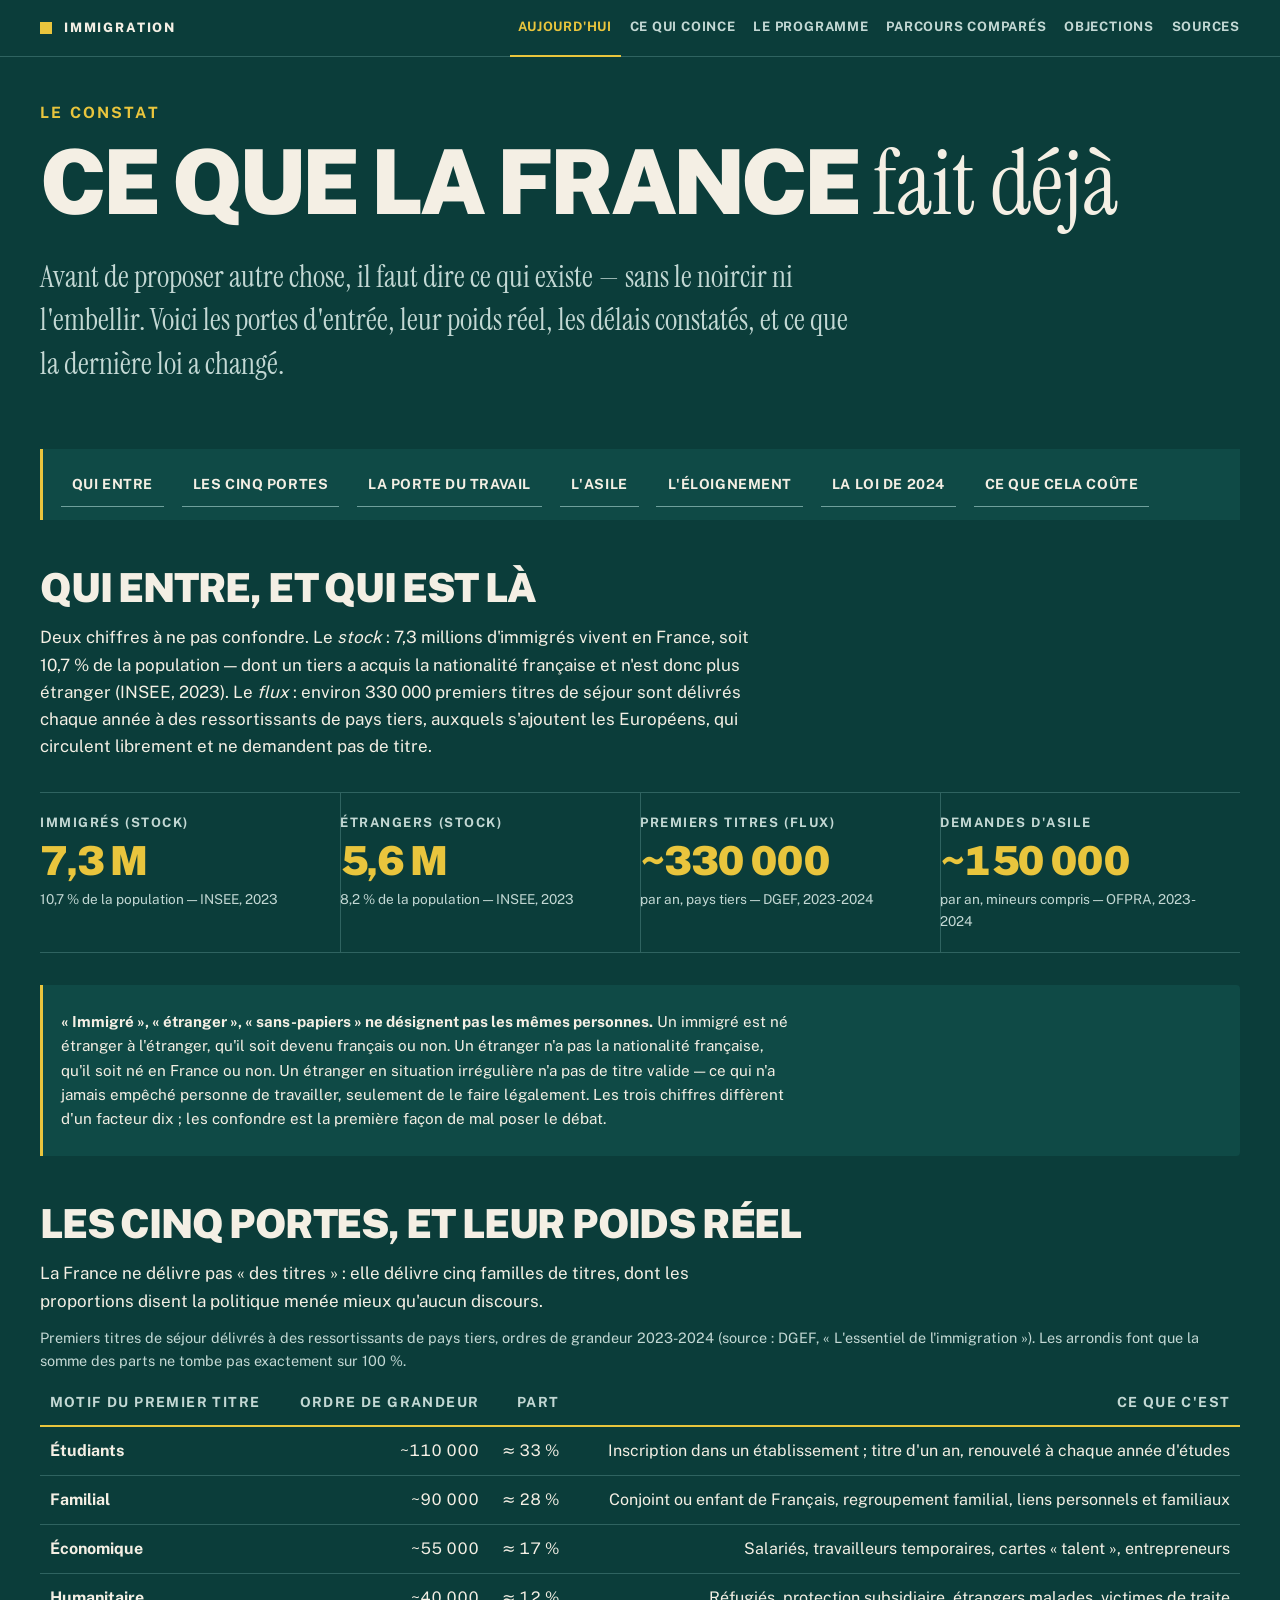
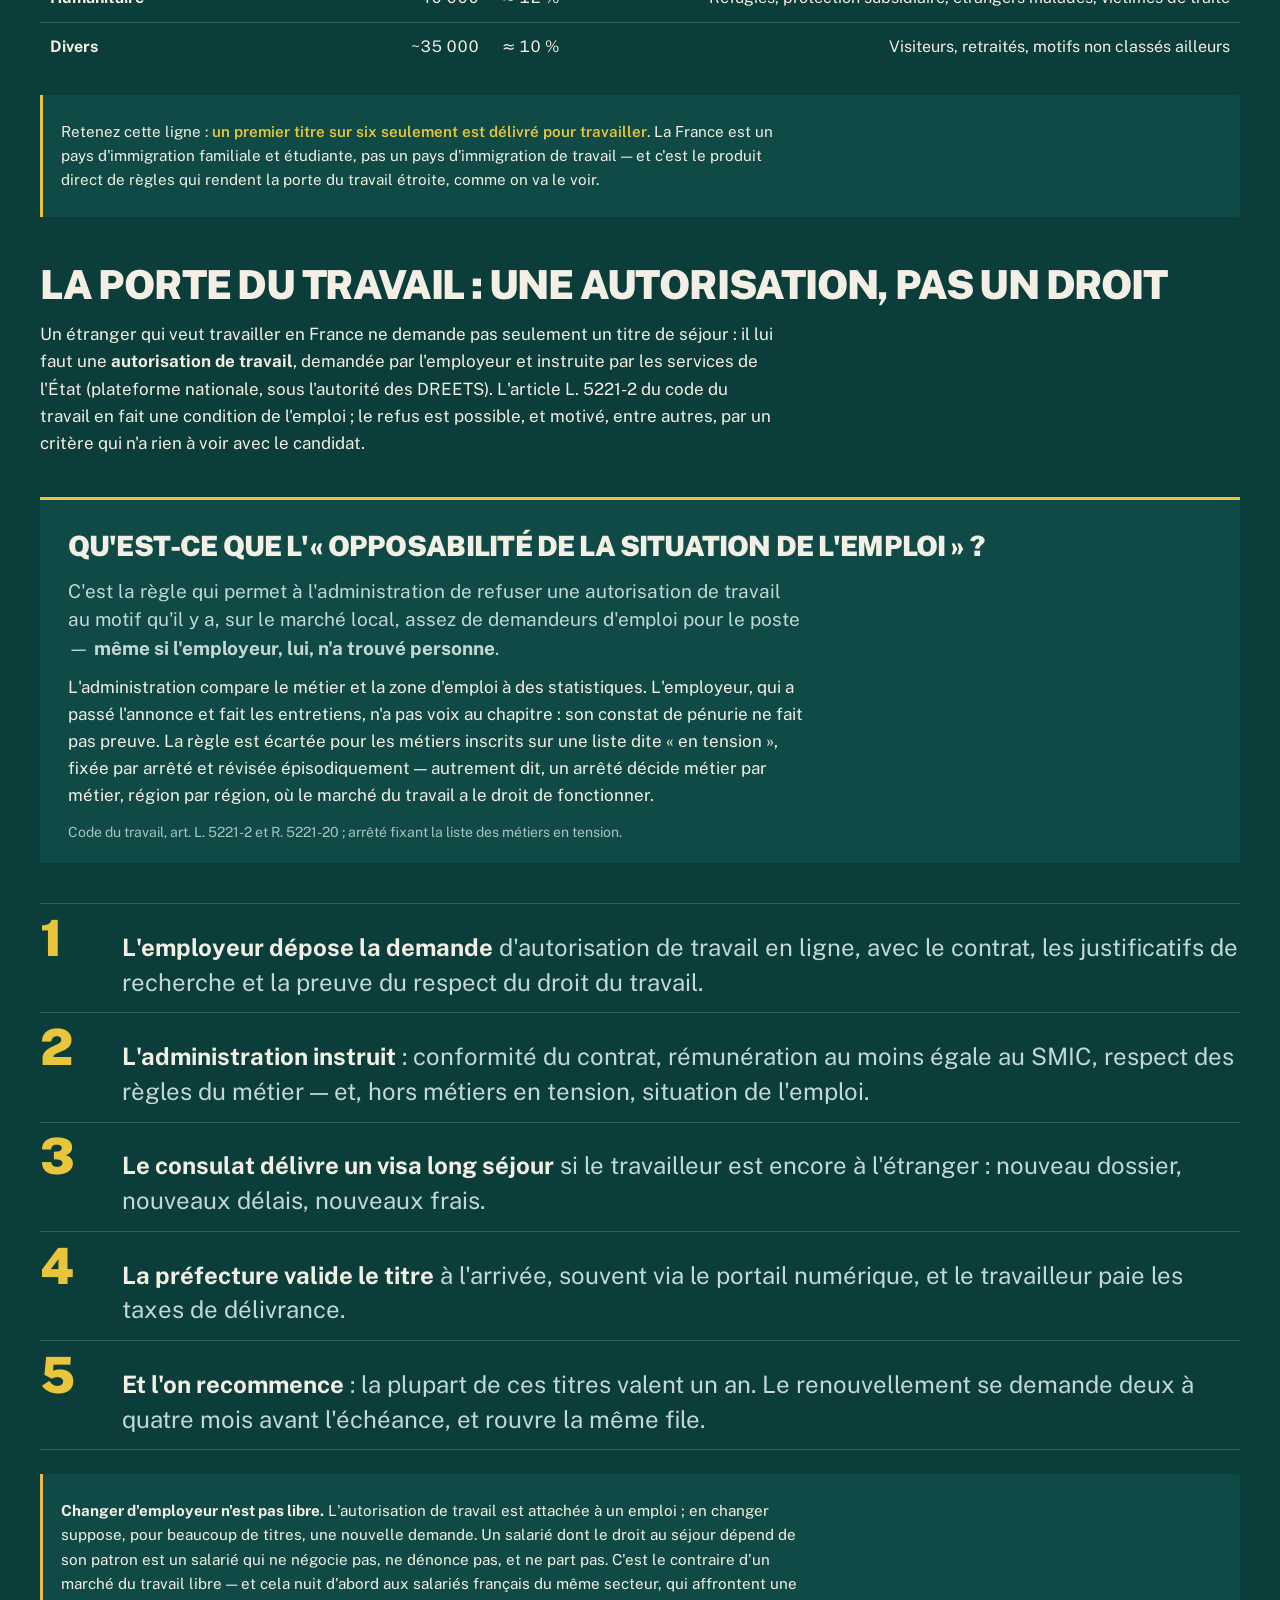
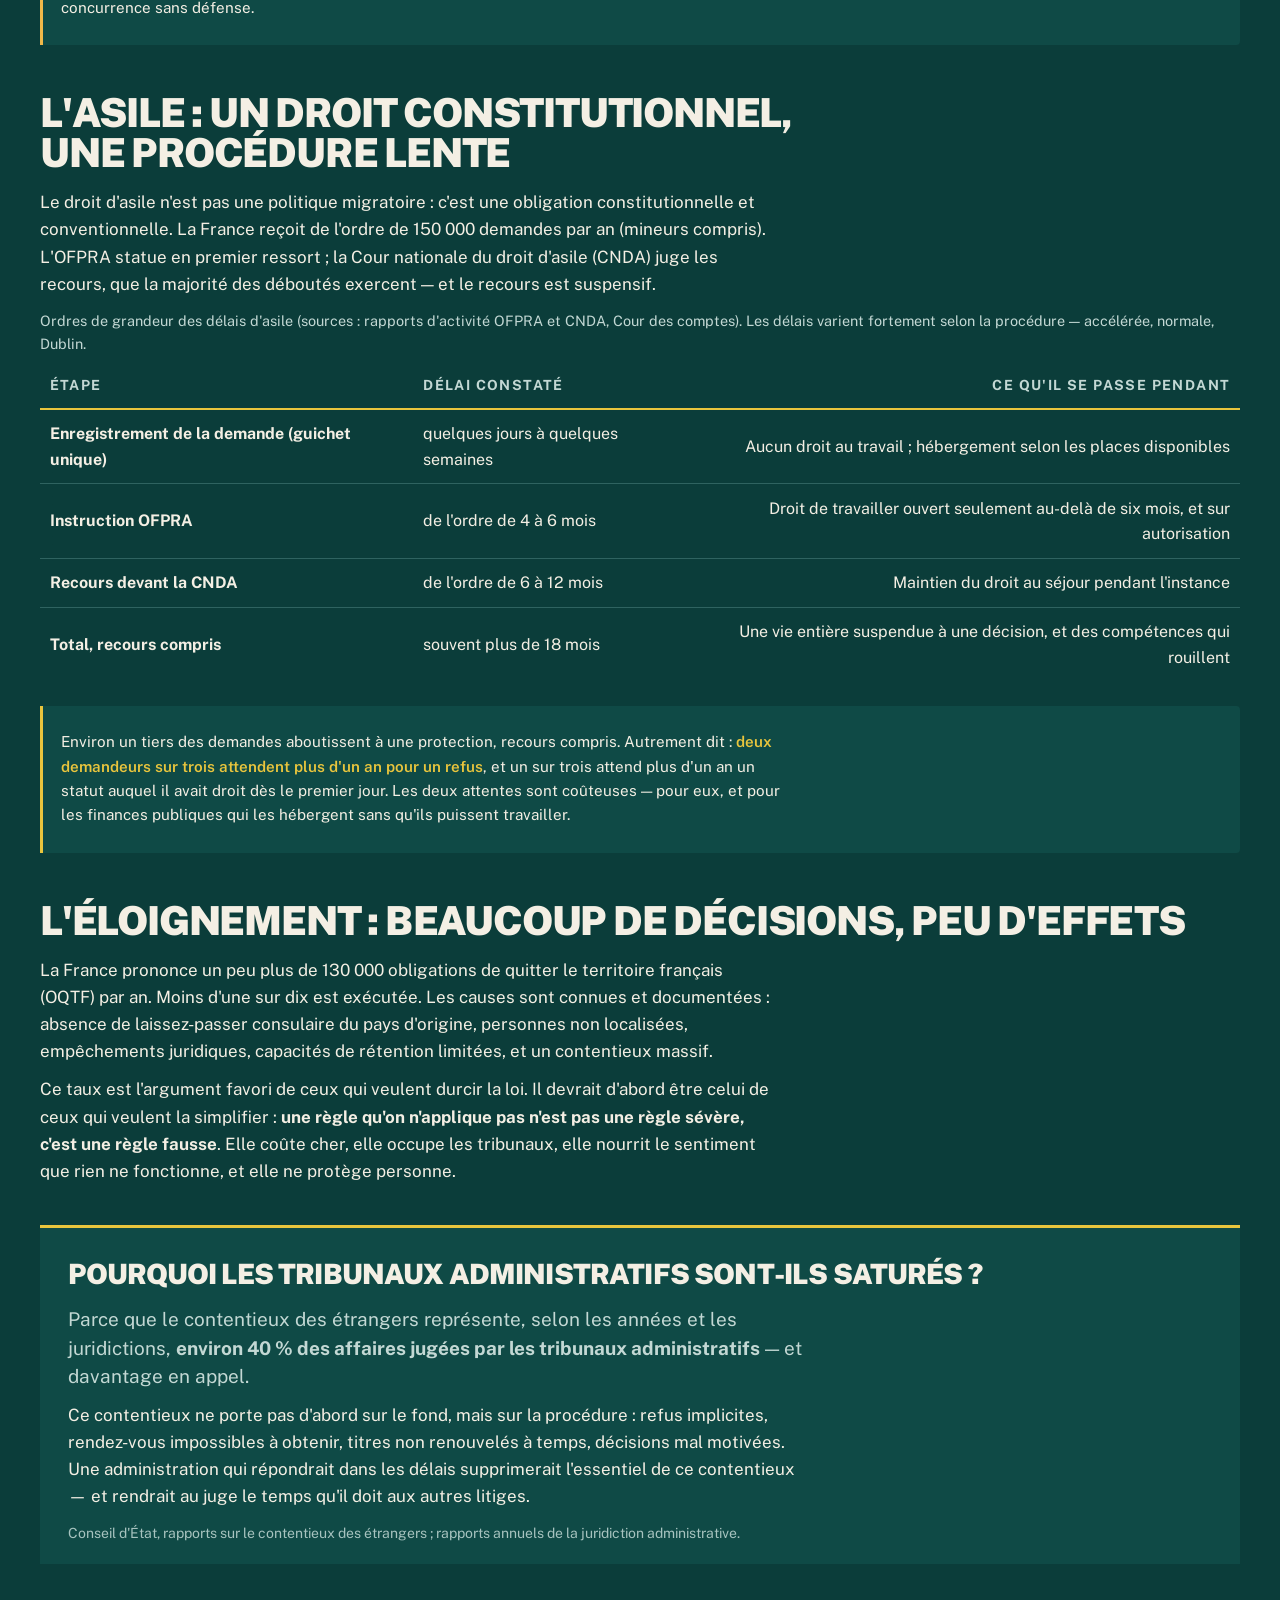
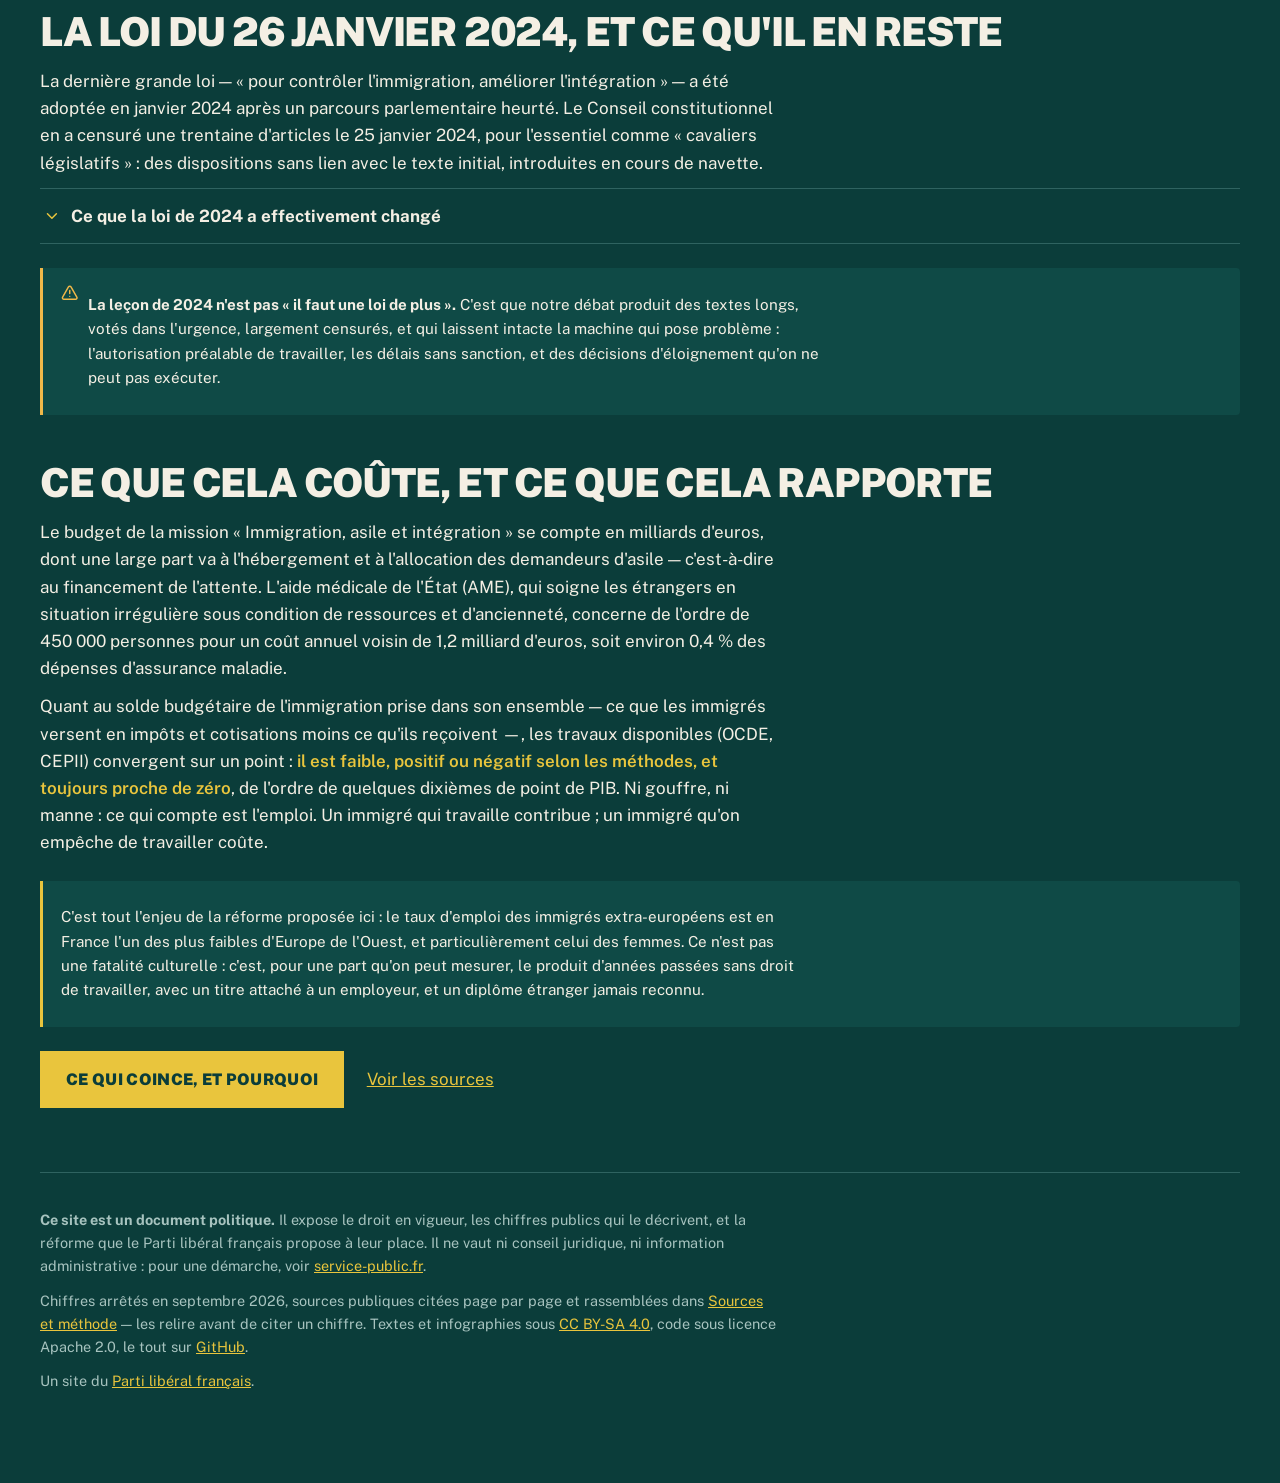
==== aujourdhui.html @ 194ad11d "Site Immigration : le programme libéral, sept pages statiques Le dépôt ne contenait qu'un fichier té" ====
<!doctype html>
<html lang="fr">
<head>
<meta charset="utf-8">
<meta name="viewport" content="width=device-width, initial-scale=1">
<!-- La couleur du bandeau du navigateur, sur téléphone : la page commence là
     où la barre d'adresse finit, sans liseré d'une autre couleur entre les
     deux. -->
<meta name="theme-color" content="#0b3d3a">
<title>La politique d&#x27;immigration de la France aujourd&#x27;hui</title>
<meta name="description" content="Qui entre, par quelle porte, avec quels délais : le droit en vigueur (CESEDA, loi du 26 janvier 2024) et les chiffres publics de l&#x27;immigration en France.">
<meta property="og:title" content="La politique d&#x27;immigration de la France aujourd&#x27;hui">
<meta property="og:description" content="Qui entre, par quelle porte, avec quels délais : le droit en vigueur (CESEDA, loi du 26 janvier 2024) et les chiffres publics de l&#x27;immigration en France.">
<meta property="og:type" content="website">
<link rel="icon" href="moteur/icone.svg" type="image/svg+xml">
<link rel="apple-touch-icon" href="moteur/icone.svg">
<link rel="stylesheet" href="moteur/style.css">
</head>
<body>
<a class="evitement" href="#contenu">Aller au contenu</a>
<header class="bandeau"><div class="interieur">
  <p class="nom"><a href="index.html"><svg class="icone" xmlns="http://www.w3.org/2000/svg" viewBox="0 0 24 24" fill="none" stroke="currentColor" stroke-width="2" stroke-linecap="round" stroke-linejoin="round" aria-hidden="true" focusable="false"><path d="M16 7h6v6"/><path d="m22 7-8.5 8.5-5-5L2 17"/></svg><span>Immigration</span></a></p>
  <nav aria-label="Navigation principale"><span class="groupe"><span class="etiquette">Le constat</span><span class="liens"><a href="aujourdhui.html" aria-current="page">Aujourd&#x27;hui</a><a href="blocages.html">Ce qui coince</a></span></span><span class="groupe"><span class="etiquette">La proposition</span><span class="liens"><a href="programme.html">Le programme</a><a href="parcours.html">Parcours comparés</a></span></span><span class="groupe"><span class="etiquette">Pour aller plus loin</span><span class="liens"><a href="objections.html">Objections</a><a href="sources.html">Sources</a></span></span></nav>
</div></header>
<main id="contenu" tabindex="-1">
<div class="affiche"><p class="surtitre">Le constat</p><h1>Ce que la France <span class="serif">fait déjà</span></h1><p class="chapeau">Avant de proposer autre chose, il faut dire ce qui existe — sans le noircir ni l'embellir. Voici les portes d'entrée, leur poids réel, les délais constatés, et ce que la dernière loi a changé.</p></div><nav class="plan" aria-label="Dans cette page"><p class="etiquette">Dans cette page</p><ol><li><a href="#qui-entre">Qui entre</a></li><li><a href="#portes">Les cinq portes</a></li><li><a href="#travail">La porte du travail</a></li><li><a href="#asile">L&#x27;asile</a></li><li><a href="#eloignement">L&#x27;éloignement</a></li><li><a href="#loi-2024">La loi de 2024</a></li><li><a href="#cout">Ce que cela coûte</a></li></ol></nav>
<h2 id="qui-entre">Qui entre, et qui est là</h2>
<p>Deux chiffres à ne pas confondre. Le <em>stock</em> : 7,3 millions
d'immigrés vivent en France, soit 10,7 % de la population — dont un tiers a
acquis la nationalité française et n'est donc plus étranger (INSEE, 2023). Le
<em>flux</em> : environ 330 000 premiers titres de séjour sont délivrés chaque
année à des ressortissants de pays tiers, auxquels s'ajoutent les Européens,
qui circulent librement et ne demandent pas de titre.</p>
<div class="fiches reperes"><div class="fiche"><div class="etiquette">Immigrés (stock)</div><div class="valeur">7,3 M</div><div class="precision">10,7 % de la population — INSEE, 2023</div></div><div class="fiche"><div class="etiquette">Étrangers (stock)</div><div class="valeur">5,6 M</div><div class="precision">8,2 % de la population — INSEE, 2023</div></div><div class="fiche"><div class="etiquette">Premiers titres (flux)</div><div class="valeur">~330 000</div><div class="precision">par an, pays tiers — DGEF, 2023-2024</div></div><div class="fiche"><div class="etiquette">Demandes d&#x27;asile</div><div class="valeur">~150 000</div><div class="precision">par an, mineurs compris — OFPRA, 2023-2024</div></div></div><div class="note"><p><strong>« Immigré », « étranger », « sans-papiers » ne désignent pas les mêmes personnes.</strong> Un immigré est né étranger à l'étranger, qu'il soit devenu français ou non. Un étranger n'a pas la nationalité française, qu'il soit né en France ou non. Un étranger en situation irrégulière n'a pas de titre valide — ce qui n'a jamais empêché personne de travailler, seulement de le faire légalement. Les trois chiffres diffèrent d'un facteur dix ; les confondre est la première façon de mal poser le débat.</p></div>
<h2 id="portes">Les cinq portes, et leur poids réel</h2>
<p>La France ne délivre pas « des titres » : elle délivre cinq familles de
titres, dont les proportions disent la politique menée mieux qu'aucun
discours.</p>
<div class="defilant"><table><caption>Premiers titres de séjour délivrés à des ressortissants de pays tiers, ordres de grandeur 2023-2024 (source : DGEF, « L'essentiel de l'immigration »). Les arrondis font que la somme des parts ne tombe pas exactement sur 100 %.</caption><thead><tr><th scope="col" class="texte">Motif du premier titre</th><th scope="col" class="nombre">Ordre de grandeur</th><th scope="col" class="nombre">Part</th><th scope="col" class="long">Ce que c'est</th></tr></thead><tbody><tr><th scope="row" class="texte">Étudiants</th><td class="nombre">~110 000</td><td class="nombre">≈ 33 %</td><td class="long">Inscription dans un établissement ; titre d'un an, renouvelé à chaque année d'études</td></tr><tr><th scope="row" class="texte">Familial</th><td class="nombre">~90 000</td><td class="nombre">≈ 28 %</td><td class="long">Conjoint ou enfant de Français, regroupement familial, liens personnels et familiaux</td></tr><tr><th scope="row" class="texte">Économique</th><td class="nombre">~55 000</td><td class="nombre">≈ 17 %</td><td class="long">Salariés, travailleurs temporaires, cartes « talent », entrepreneurs</td></tr><tr><th scope="row" class="texte">Humanitaire</th><td class="nombre">~40 000</td><td class="nombre">≈ 12 %</td><td class="long">Réfugiés, protection subsidiaire, étrangers malades, victimes de traite</td></tr><tr><th scope="row" class="texte">Divers</th><td class="nombre">~35 000</td><td class="nombre">≈ 10 %</td><td class="long">Visiteurs, retraités, motifs non classés ailleurs</td></tr></tbody></table></div><div class="note"><p>Retenez cette ligne : <strong class="cle-texte">un premier titre sur six seulement est délivré pour travailler</strong>. La France est un pays d'immigration familiale et étudiante, pas un pays d'immigration de travail — et c'est le produit direct de règles qui rendent la porte du travail étroite, comme on va le voir.</p></div>
<h2 id="travail">La porte du travail : une autorisation, pas un droit</h2>
<p>Un étranger qui veut travailler en France ne demande pas seulement un titre
de séjour : il lui faut une <strong>autorisation de travail</strong>, demandée
par l'employeur et instruite par les services de l'État (plateforme nationale,
sous l'autorité des DREETS). L'article L. 5221-2 du code du travail en fait une
condition de l'emploi ; le refus est possible, et motivé, entre autres, par
un critère qui n'a rien à voir avec le candidat.</p>
<section class="cle" id="opposabilite"><h3>Qu&#x27;est-ce que l&#x27;« opposabilité de la situation de l&#x27;emploi » ?</h3><p class="reponse">C'est la règle qui permet à l'administration de refuser une autorisation de travail au motif qu'il y a, sur le marché local, assez de demandeurs d'emploi pour le poste — <strong>même si l'employeur, lui, n'a trouvé personne</strong>.</p><p>L'administration compare le métier et la zone d'emploi à des statistiques. L'employeur, qui a passé l'annonce et fait les entretiens, n'a pas voix au chapitre : son constat de pénurie ne fait pas preuve. La règle est écartée pour les métiers inscrits sur une liste dite « en tension », fixée par arrêté et révisée épisodiquement — autrement dit, un arrêté décide métier par métier, région par région, où le marché du travail a le droit de fonctionner.</p><p class="source">Code du travail, art. L. 5221-2 et R. 5221-20 ; arrêté fixant la liste des métiers en tension.</p></section><ol class="gestes"><li><span class="rang" aria-hidden="true">1</span><span><strong>L'employeur dépose la demande</strong> d'autorisation de travail en ligne, avec le contrat, les justificatifs de recherche et la preuve du respect du droit du travail.</span></li><li><span class="rang" aria-hidden="true">2</span><span><strong>L'administration instruit</strong> : conformité du contrat, rémunération au moins égale au SMIC, respect des règles du métier — et, hors métiers en tension, situation de l'emploi.</span></li><li><span class="rang" aria-hidden="true">3</span><span><strong>Le consulat délivre un visa long séjour</strong> si le travailleur est encore à l'étranger : nouveau dossier, nouveaux délais, nouveaux frais.</span></li><li><span class="rang" aria-hidden="true">4</span><span><strong>La préfecture valide le titre</strong> à l'arrivée, souvent via le portail numérique, et le travailleur paie les taxes de délivrance.</span></li><li><span class="rang" aria-hidden="true">5</span><span><strong>Et l'on recommence</strong> : la plupart de ces titres valent un an. Le renouvellement se demande deux à quatre mois avant l'échéance, et rouvre la même file.</span></li></ol><div class="note vigilance"><p><strong>Changer d'employeur n'est pas libre.</strong> L'autorisation de travail est attachée à un emploi ; en changer suppose, pour beaucoup de titres, une nouvelle demande. Un salarié dont le droit au séjour dépend de son patron est un salarié qui ne négocie pas, ne dénonce pas, et ne part pas. C'est le contraire d'un marché du travail libre — et cela nuit d'abord aux salariés français du même secteur, qui affrontent une concurrence sans défense.</p></div>
<h2 id="asile">L'asile : un droit constitutionnel, une procédure lente</h2>
<p>Le droit d'asile n'est pas une politique migratoire : c'est une obligation
constitutionnelle et conventionnelle. La France reçoit de l'ordre de 150 000
demandes par an (mineurs compris). L'OFPRA statue en premier ressort ; la Cour
nationale du droit d'asile (CNDA) juge les recours, que la majorité des
déboutés exercent — et le recours est suspensif.</p>
<div class="defilant"><table><caption>Ordres de grandeur des délais d'asile (sources : rapports d'activité OFPRA et CNDA, Cour des comptes). Les délais varient fortement selon la procédure — accélérée, normale, Dublin.</caption><thead><tr><th scope="col" class="long">Étape</th><th scope="col" class="texte">Délai constaté</th><th scope="col" class="long">Ce qu'il se passe pendant</th></tr></thead><tbody><tr><th scope="row" class="long">Enregistrement de la demande (guichet unique)</th><td class="texte">quelques jours à quelques semaines</td><td class="long">Aucun droit au travail ; hébergement selon les places disponibles</td></tr><tr><th scope="row" class="long">Instruction OFPRA</th><td class="texte">de l'ordre de 4 à 6 mois</td><td class="long">Droit de travailler ouvert seulement au-delà de six mois, et sur autorisation</td></tr><tr><th scope="row" class="long">Recours devant la CNDA</th><td class="texte">de l'ordre de 6 à 12 mois</td><td class="long">Maintien du droit au séjour pendant l'instance</td></tr><tr><th scope="row" class="long">Total, recours compris</th><td class="texte">souvent plus de 18 mois</td><td class="long">Une vie entière suspendue à une décision, et des compétences qui rouillent</td></tr></tbody></table></div><div class="note"><p>Environ un tiers des demandes aboutissent à une protection, recours compris. Autrement dit : <strong class="cle-texte">deux demandeurs sur trois attendent plus d'un an pour un refus</strong>, et un sur trois attend plus d'un an un statut auquel il avait droit dès le premier jour. Les deux attentes sont coûteuses — pour eux, et pour les finances publiques qui les hébergent sans qu'ils puissent travailler.</p></div>
<h2 id="eloignement">L'éloignement : beaucoup de décisions, peu d'effets</h2>
<p>La France prononce un peu plus de 130 000 obligations de quitter le
territoire français (OQTF) par an. Moins d'une sur dix est exécutée. Les causes
sont connues et documentées : absence de laissez-passer consulaire du pays
d'origine, personnes non localisées, empêchements juridiques, capacités de
rétention limitées, et un contentieux massif.</p>
<p>Ce taux est l'argument favori de ceux qui veulent durcir la loi. Il devrait
d'abord être celui de ceux qui veulent la simplifier : <strong>une règle qu'on
n'applique pas n'est pas une règle sévère, c'est une règle fausse</strong>.
Elle coûte cher, elle occupe les tribunaux, elle nourrit le sentiment que rien
ne fonctionne, et elle ne protège personne.</p>
<section class="cle" id="contentieux"><h3>Pourquoi les tribunaux administratifs sont-ils saturés ?</h3><p class="reponse">Parce que le contentieux des étrangers représente, selon les années et les juridictions, <strong>environ 40 % des affaires jugées par les tribunaux administratifs</strong> — et davantage en appel.</p><p>Ce contentieux ne porte pas d'abord sur le fond, mais sur la procédure : refus implicites, rendez-vous impossibles à obtenir, titres non renouvelés à temps, décisions mal motivées. Une administration qui répondrait dans les délais supprimerait l'essentiel de ce contentieux — et rendrait au juge le temps qu'il doit aux autres litiges.</p><p class="source">Conseil d'État, rapports sur le contentieux des étrangers ; rapports annuels de la juridiction administrative.</p></section>
<h2 id="loi-2024">La loi du 26 janvier 2024, et ce qu'il en reste</h2>
<p>La dernière grande loi — « pour contrôler l'immigration, améliorer
l'intégration » — a été adoptée en janvier 2024 après un parcours
parlementaire heurté. Le Conseil constitutionnel en a censuré une trentaine
d'articles le 25 janvier 2024, pour l'essentiel comme « cavaliers
législatifs » : des dispositions sans lien avec le texte initial, introduites
en cours de navette.</p>
<details class="section"><summary><svg class="icone" xmlns="http://www.w3.org/2000/svg" viewBox="0 0 24 24" fill="none" stroke="currentColor" stroke-width="2" stroke-linecap="round" stroke-linejoin="round" aria-hidden="true" focusable="false"><path d="m6 9 6 6 6-6"/></svg>Ce que la loi de 2024 a effectivement changé</summary><div class="dedans"><ul class="serree"><li><strong>Régularisation par le travail dans les métiers en tension</strong> : une voie d'admission exceptionnelle au séjour, inscrite dans le CESEDA à titre temporaire, pour des salariés déjà présents et employés dans ces métiers.</li><li><strong>Condition de langue</strong> renforcée pour la délivrance de certaines cartes pluriannuelles et pour la carte de résident.</li><li><strong>Carte « talent »</strong> : le passeport talent est réorganisé et renommé, avec une mention pour les professions médicales.</li><li><strong>Éloignement</strong> : élargissement des cas où une OQTF peut être prononcée, et durcissement pour les étrangers condamnés.</li><li><strong>Amende pour emploi d'étranger sans titre</strong> et sanctions des marchands de sommeil.</li></ul><h4>Et ce que le Conseil constitutionnel a censuré</h4><p>Notamment : les quotas migratoires pluriannuels votés par le Parlement, le durcissement du regroupement familial, la caution demandée aux étudiants étrangers, le délai de carence pour certaines prestations sociales, et le durcissement de l'accès à la nationalité pour les personnes nées en France. La plupart l'ont été pour un motif de procédure — l'absence de lien avec le texte déposé —, et non sur le fond.</p><p class="discret">Décision n° 2023-863 DC du 25 janvier 2024.</p></div></details><div class="note avertissement"><svg class="icone" xmlns="http://www.w3.org/2000/svg" viewBox="0 0 24 24" fill="none" stroke="currentColor" stroke-width="2" stroke-linecap="round" stroke-linejoin="round" role="img"><title>Attention</title><path d="m21.73 18-8-14a2 2 0 0 0-3.48 0l-8 14A2 2 0 0 0 4 21h16a2 2 0 0 0 1.73-3"/><path d="M12 9v4"/><path d="M12 17h.01"/></svg><div><p><strong>La leçon de 2024 n'est pas « il faut une loi de plus ».</strong> C'est que notre débat produit des textes longs, votés dans l'urgence, largement censurés, et qui laissent intacte la machine qui pose problème : l'autorisation préalable de travailler, les délais sans sanction, et des décisions d'éloignement qu'on ne peut pas exécuter.</p></div></div>
<h2 id="cout">Ce que cela coûte, et ce que cela rapporte</h2>
<p>Le budget de la mission « Immigration, asile et intégration » se compte en
milliards d'euros, dont une large part va à l'hébergement et à l'allocation
des demandeurs d'asile — c'est-à-dire au financement de l'attente. L'aide
médicale de l'État (AME), qui soigne les étrangers en situation irrégulière
sous condition de ressources et d'ancienneté, concerne de l'ordre de 450 000
personnes pour un coût annuel voisin de 1,2 milliard d'euros, soit environ
0,4 % des dépenses d'assurance maladie.</p>
<p>Quant au solde budgétaire de l'immigration prise dans son ensemble — ce que
les immigrés versent en impôts et cotisations moins ce qu'ils reçoivent —, les
travaux disponibles (OCDE, CEPII) convergent sur un point : <strong
class="cle-texte">il est faible, positif ou négatif selon les méthodes, et
toujours proche de zéro</strong>, de l'ordre de quelques dixièmes de point de
PIB. Ni gouffre, ni manne : ce qui compte est l'emploi. Un immigré qui
travaille contribue ; un immigré qu'on empêche de travailler coûte.</p>
<div class="note"><p>C'est tout l'enjeu de la réforme proposée ici : le taux d'emploi des immigrés extra-européens est en France l'un des plus faibles d'Europe de l'Ouest, et particulièrement celui des femmes. Ce n'est pas une fatalité culturelle : c'est, pour une part qu'on peut mesurer, le produit d'années passées sans droit de travailler, avec un titre attaché à un employeur, et un diplôme étranger jamais reconnu.</p></div>
<div class="actions">
  <a class="bouton" href="blocages.html">Ce qui coince, et pourquoi</a>
  <a href="sources.html">Voir les sources</a>
</div>

</main>
<footer>
  <p><strong>Ce site est un document politique.</strong> Il expose le droit
  en vigueur, les chiffres publics qui le décrivent, et la réforme que le
  Parti libéral français propose à leur place. Il ne vaut ni conseil
  juridique, ni information administrative : pour une démarche, voir
  <a href="https://www.service-public.fr/particuliers/vosdroits/N110">service-public.fr</a>.</p>
  <p>Chiffres arrêtés en septembre 2026, sources publiques citées page par page et
  rassemblées dans <a href="sources.html">Sources et méthode</a> — les relire
  avant de citer un chiffre. Textes et infographies sous
  <a href="https://creativecommons.org/licenses/by-sa/4.0/deed.fr">CC BY-SA 4.0</a>,
  code sous licence Apache 2.0, le tout sur <a href="https://github.com/g-pliberal/immigration">GitHub</a>.</p>
  <p class="retour-site">Un site du
  <a href="https://partiliberalfrancais.fr/" target="_top">Parti libéral français</a>.</p>
</footer>
</body>
</html>
---- moteur/style.css ----
/* La charte graphique du Parti libéral français, reprise telle quelle du dépôt
   `retraitecomptenotionelle` : mêmes variables, mêmes noms de classes, mêmes
   polices. Les deux sites doivent se reconnaître comme un seul — c'est la
   raison d'être de cette copie, et la raison pour laquelle on n'y touche pas
   à la légère. Les ajouts propres au site Immigration sont regroupés à la FIN
   du fichier, sous un titre qui le dit ; tout ce qui précède est la charte. */
/* Les pages sont celles du site partiliberalfrancais.fr, et ce sont des
   AFFICHES : fond vert profond, titres massifs en capitales, or pour ce qui
   compte, crème pour ce qu'on doit lire de près. La raison est dans ce que ces
   pages doivent faire — un programme se retient, et un tableau de bord ne se
   retient pas. Les variables ci-dessous sont le seul point de contact : un
   hôte qui voudrait ajuster une couleur les redéfinit dans une feuille chargée
   après celle-ci, et n'a besoin de connaître ni un sélecteur, ni un fichier.
   Leurs noms sont donc stables d'un site du parti à l'autre, même là où leur
   valeur a changé. */

/* Les deux polices de l'affiche, servies par le dépôt et non par un tiers.
   Les charger chez Google aurait coûté la seule promesse que cette page fait
   à qui la remplit — « tout se calcule dans votre navigateur, rien n'est
   envoyé » —, puisqu'une requête de police emporte l'adresse IP du lecteur.
   Elles sont donc dans `moteur/polices/`, sous licence OFL, avec les deux
   sous-ensembles dont le français a besoin : `latin` pour l'essentiel,
   `latin-ext` pour les œ, les ÿ et les guillemets qu'il traîne. Voir
   `moteur/polices/README.md`.

   `font-display: swap` : le texte s'affiche tout de suite dans la pile du
   système, et se recompose quand la police arrive. Un titre invisible pendant
   trois secondes sur un réseau lent serait pire que le même titre dans une
   autre police. */
@font-face {
  font-family: "Public Sans"; font-style: normal; font-weight: 100 900;
  font-display: swap; src: url(polices/public-sans-latin.woff2) format("woff2");
  unicode-range: U+0000-00FF, U+0131, U+0152-0153, U+02BB-02BC, U+02C6, U+02DA,
    U+02DC, U+0304, U+0308, U+0329, U+2000-206F, U+20AC, U+2122, U+2191, U+2193,
    U+2212, U+2215, U+FEFF, U+FFFD;
}
@font-face {
  font-family: "Public Sans"; font-style: normal; font-weight: 100 900;
  font-display: swap; src: url(polices/public-sans-latin-ext.woff2) format("woff2");
  unicode-range: U+0100-02BA, U+02BD-02C5, U+02C7-02CC, U+02CE-02D7, U+02DD-02FF,
    U+0304, U+0308, U+0329, U+1D00-1DBF, U+1E00-1E9F, U+1EF2-1EFF, U+2020,
    U+20A0-20AB, U+20AD-20C0, U+2113, U+2C60-2C7F, U+A720-A7FF;
}
@font-face {
  font-family: "Instrument Serif"; font-style: normal; font-weight: 400;
  font-display: swap; src: url(polices/instrument-serif-latin.woff2) format("woff2");
  unicode-range: U+0000-00FF, U+0131, U+0152-0153, U+02BB-02BC, U+02C6, U+02DA,
    U+02DC, U+0304, U+0308, U+0329, U+2000-206F, U+20AC, U+2122, U+2191, U+2193,
    U+2212, U+2215, U+FEFF, U+FFFD;
}
@font-face {
  font-family: "Instrument Serif"; font-style: normal; font-weight: 400;
  font-display: swap; src: url(polices/instrument-serif-latin-ext.woff2) format("woff2");
  unicode-range: U+0100-02BA, U+02BD-02C5, U+02C7-02CC, U+02CE-02D7, U+02DD-02FF,
    U+0304, U+0308, U+0329, U+1D00-1DBF, U+1E00-1E9F, U+1EF2-1EFF, U+2020,
    U+20A0-20AB, U+20AD-20C0, U+2113, U+2C60-2C7F, U+A720-A7FF;
}

:root {
  /* Un seul thème, et c'est voulu. L'affiche EST l'identité : la décliner en
     clair donnerait deux sites qui ne disent pas la même chose, et le vert
     profond n'est pas un habit de nuit qu'on quitte le matin. `color-scheme`
     est donc figé sur `dark`, ce qui donne aussi aux champs, aux menus
     déroulants et aux barres de défilement du navigateur le rendu sombre qui
     va avec — sans quoi un `<select>` s'ouvrirait en blanc au milieu. */
  color-scheme: dark;
  /* Le vert profond de l'affiche, et le ton juste au-dessus qui sert à
     détacher un bloc sans introduire de couleur. */
  --fond: #0b3d3a;
  --fond-carte: #0f4a46;
  --fond-appui: #0f4a46;
  /* Le fond sur lequel un tableau défile : le voile qui cache l'ombre de
     défilement en bout de course doit être de cette couleur-là, et chaque
     carte le redéfinit à la sienne (voir `.defilant`). */
  --fond-defilant: var(--fond);
  /* Le crème porte 12,9:1 sur le fond, et le crème atténué 7,1:1 : au-dessus
     du plancher de 4,5:1 même pour le petit texte, ce que la relecture
     d'accessibilité de septembre 2026 exigeait explicitement. */
  --texte: #f4efe4;
  --texte-doux: #c3d8d4;
  /* Une troisième teinte, pour les légendes et les réserves — 5,4:1, réservée
     aux textes d'au moins 15 px. */
  --texte-tres-doux: #a7c3bf;
  --trait: #2f6360;
  /* Bordure des CHAMPS, distincte du filet décoratif : un contour de champ est
     ce qui dit où l'on peut écrire, et doit donc atteindre 3:1 sur les deux
     fonds qu'il sépare (WCAG 2.1, 1.4.11). Le filet `--trait` plafonne à
     1,76:1 — c'est voulu, il ne porte aucune information —, et cette teinte
     est mesurée : 4,12:1 sur le fond, 3,44:1 sur la carte. Elle sert aussi le
     bord des boutons creux et des onglets de grille, qui sont des composants
     eux aussi. Le premier essai, #4b7d79, tombait à 2,59:1 et 2,16:1 : un
     contour qu'on devine plutôt qu'on ne le voit. */
  --trait-champ: #6fa09c;
  /* L'accent est l'or. Il tient 9,4:1 sur le fond, et porte du vert profond
     lisible sur un bouton plein — c'est le contraste inverse, 9,4:1 lui
     aussi. Il remplace le bleu-vert d'avant la refonte sans changer de nom :
     tout ce qui écrivait `var(--accent)` continue de dire « ce qui compte ». */
  --accent: #e9c53d;
  --accent-doux: #14514c;
  --or: #e9c53d;
  /* Le crème des panneaux qu'on doit lire de près — le formulaire, l'appel au
     simulateur, les cartes à publier. Une affiche entièrement sombre fatigue
     dès qu'il faut remplir six champs ; le crème dit « ici, on travaille ». */
  --creme: #f4efe4;
  --sur-creme: #0b3d3a;
  --sur-creme-doux: #2a4a47;
  --sur-creme-accent: #0b6167;
  --creme-trait: #c9c2b4;
  /* Le bandeau de tête reprend le fond de la page : la rupture est totale, il
     n'y a plus de bande d'une autre couleur en haut. Les noms restent, pour
     les feuilles qui les surchargeaient. */
  --bandeau: #0b3d3a;
  --bandeau-texte: #f4efe4;
  --bandeau-doux: #c3d8d4;
  --bandeau-vif: #e9c53d;
  /* LES QUATRE SYSTÈMES COMPARÉS, et c'est le nombre qui fait leur qualité.
     À six teintes, la séparation sous deutéranopie plafonnait à ΔE 8,6 : aucun
     choix de couleurs n'y changeait rien, six catégories ne se distinguent pas
     toutes pour un œil qui confond le rouge et le vert. À quatre, la contrainte
     se relâche d'un coup, et cette palette tient :

       * ΔE ≥ 18,6 entre toutes les paires en vision normale ;
       * ΔE ≥ 15,5 sous deutéranopie, ≥ 15,2 sous protanopie — au-dessus du
         plancher de 15, donc séparées pour tout le monde, et non plus
         seulement pour ceux qui voient les six couleurs ;
       * 4,8:1 au moins sur le vert profond, chroma ≥ 0,115 (aucune ne lit
         gris), et une bande de clarté étroite pour qu'aucune courbe ne paraisse
         plus importante qu'une autre.

     La couleur n'est pas seule pour autant — les tracés gardent leurs motifs,
     les barres leur intitulé, les écarts leur signe —, mais elle suffit
     désormais, ce qui n'était pas le cas avant.

     La proposition libérale est en or : c'est l'accent de l'affiche, et la
     seule couleur que l'œil trouve en premier. C'est fait pour. */
  --actuel: #76a2ff;
  --retroactif: #57e7fe;
  --retroactif-employeur: #e98b97;
  --liberal: #e9c53d;
  --alerte: #f0b849;
  /* Ce qui manque et ce qui reste, sur le graphique du coût. Opaques, et non
     translucides : deux aplats transparents superposés sur le vert profond
     donnaient un brun qui ne figurait dans aucune légende, et un rouge
     translucide y devenait un gris sale. Peints SOUS les courbes, ils ne
     cachent rien. */
  --manque: #e8807f;
  --reste: #8ac44a;
  /* Palette des graphiques : neuf teintes, assez distinctes pour se suivre
     empilées, assez proches pour ne pas jurer avec l'affiche. Toutes tiennent
     au moins 4,5:1 sur le vert profond. */
  --serie-1: #f4efe4;
  --serie-2: #ff852d;
  --serie-3: #61bee6;
  --serie-4: #fd84b2;
  --serie-5: #5fd3c4;
  --serie-6: #e9c53d;
  --serie-7: #2ebb6b;
  --serie-8: #d9a98c;
  --serie-9: #b7c6c3;
  /* La marge latérale, fluide : 18 px sur un téléphone, 40 px au large. Elle
     est ici parce que huit blocs s'y alignent, et qu'ils doivent s'aligner au
     pixel — le bandeau de tête, l'affiche, le bandeau crème, les engagements. */
  --marge: clamp(1.125rem, 5vw, 2.5rem);
  /* La largeur de l'affiche. Plus large que les 60 rem d'avant : un titre de
     97 px a besoin de place, et les grilles à deux colonnes aussi. Le texte
     courant, lui, reste borné par `.chapeau` et par `p` (voir plus bas) — une
     ligne de 80 rem ne se lit pas. */
  --largeur: 80rem;
}
* { box-sizing: border-box; }
body {
  margin: 0;
  background: var(--fond);
  color: var(--texte);
  font-family: "Public Sans", system-ui, -apple-system, "Segoe UI", Roboto,
    "Helvetica Neue", Arial, sans-serif;
  /* En `rem` et non en pixels : une taille en pixels ignore la préférence de
     taille de police du navigateur, sur laquelle comptent ceux qui l'ont
     agrandie une fois pour toutes. 1,0625rem vaut les 17px d'origine quand la
     préférence n'a pas été touchée. */
  font-size: 1.0625rem;
  line-height: 1.6;
  /* La page ne déborde jamais latéralement, quoi qu'on y mette : une carte de
     1200 px à publier, un tableau de huit colonnes. Ce sont leurs cadres qui
     défilent, pas le document. */
  overflow-x: hidden;
}
main { max-width: var(--largeur); margin: 0 auto; padding: 0 var(--marge); }
/* Lien d'évitement : premier élément parcouru au clavier, invisible tant qu'il
   n'a pas le focus. Sans lui, atteindre le contenu depuis la barre d'adresse
   impose de traverser les huit onglets de l'en-tête à chaque page (WCAG 2.4.1).
   Il n'est pas caché par `display:none`, qui le sortirait de l'ordre de
   tabulation : il est simplement remonté hors de l'écran. */
.evitement {
  position: absolute; left: 0.5rem; top: -4rem; z-index: 30;
  background: var(--or); color: var(--fond);
  border: 1px solid var(--or); border-radius: 0 0 4px 4px;
  padding: 0.5rem 0.9rem; font-size: 0.92rem; font-weight: 700;
  text-decoration: none; transition: top 0.15s;
}
.evitement:focus { top: 0; }
/* `<main>` reçoit le focus au changement de page (voir index.html) : sans quoi
   le clavier repartirait du haut du document à chaque calcul. Il ne porte pas
   de contour pour autant — ce n'est pas un élément interactif, et le cerner
   tout entier n'apprendrait rien. */
main:focus { outline: none; }

/* Le bandeau : une seule rangée, le nom du site à gauche, les onglets à
   droite, le tout sur le même vert que la page et fermé par un simple filet.
   Il est collé en haut parce que la navigation est une barre de neuf onglets :
   sur les pages longues — Coût, Données —, la reperdre au premier défilement
   obligeait à remonter de six écrans pour changer de page. Il ne porte plus
   de lien de retour vers le site du parti : le pied de page l'a, et le
   bandeau n'a pas à dire d'où l'on vient sur chacune des neuf pages. */
header.bandeau {
  border-bottom: 1px solid var(--trait);
  background: var(--fond);
  color: var(--bandeau-texte);
  padding: 0;
  margin-bottom: 0;
  position: sticky; top: 0; z-index: 20;
}
header.bandeau .interieur {
  max-width: var(--largeur); margin: 0 auto; padding: 0 var(--marge);
  display: flex; flex-wrap: wrap; gap: 0 1.5rem;
  align-items: stretch; justify-content: space-between;
}
/* Le nom du site, en capitales serrées, précédé du carré d'or : c'est la
   marque de l'affiche, et elle tient en douze pixels de côté. Le carré est
   décoratif — il est dessiné par le style, pas écrit dans le HTML, et aucune
   synthèse vocale n'a à l'annoncer. Il a la hauteur de la rangée, comme les
   onglets, pour que la rangée n'ait qu'une hauteur : celle de la barre. */
header.bandeau .nom {
  font-size: 0.8125rem; margin: 0; font-weight: 800;
  letter-spacing: 0.14em; text-transform: uppercase; line-height: 1.3;
  display: flex; align-items: center; min-height: 3.5rem; min-width: 0;
}
header.bandeau .nom a {
  color: inherit; text-decoration: none;
  display: inline-flex; align-items: center; gap: 0.75rem;
}
header.bandeau .nom a:hover span { color: var(--or); }
header.bandeau .nom a::before {
  content: ""; flex: none; width: 0.75rem; height: 0.75rem; background: var(--or);
}
/* Le pictogramme du nom a cédé la place au carré : deux marques valent moins
   qu'une. Il reste dans le HTML pour les deux portages, et ne s'affiche pas. */
header.bandeau .nom .icone { display: none; }
/* Dans le cadre que le site parent ouvre sur sa page d'accueil — même
   origine, classe posée par lui sur `<body>` —, sa navigation est juste
   au-dessus, et la ligne de pied qui y renvoie ferait doublon. C'est la seule
   chose que la page sache de son hôte, et elle ne coûte rien s'il cesse de la
   poser. */
body.plf-embedded footer .retour-site { display: none; }
/* Les onglets. Ils ont remplacé les trois groupes étiquetés — « le programme,
   la preuve, la confiance » —, non parce que ces groupes disaient faux, mais
   parce que huit pages sous trois intertitres prenaient deux fois la hauteur
   du bandeau collé, et qu'un bandeau collé qui mange un quart de l'écran ne
   colle plus rien d'utile. L'étiquette de groupe subsiste dans le HTML, pour
   les synthèses vocales, et se lit à l'écran comme une simple pause.
   La marge négative d'un pixel pose le filet des onglets SUR le filet du
   bandeau : l'onglet courant s'y accroche, comme l'onglet d'un classeur. */
header.bandeau nav {
  display: flex; flex-wrap: wrap; gap: 0; margin-bottom: -1px;
  margin-right: -0.55rem;
}
nav .groupe { display: contents; }
/* L'étiquette de groupe : lue par les synthèses vocales, invisible à l'œil.
   `clip-path` plutôt que `display:none`, qui la retirerait aussi de l'arbre
   d'accessibilité — c'est-à-dire de la seule oreille qui l'entend encore. */
nav .etiquette {
  position: absolute; width: 1px; height: 1px; margin: -1px; padding: 0;
  overflow: hidden; clip-path: inset(50%); white-space: nowrap; border: 0;
}
/* `display: contents` ici AUSSI, et pas seulement sur le groupe : sinon
   chaque groupe reste un bloc, et la barre se replie par groupes — sur un
   téléphone, « Programme » occupait une rangée à lui seul, et les huit onglets
   en prenaient trois. Les liens sont les enfants directs du `<nav>`, et se
   replient un par un. */
nav .liens { display: contents; }
/* Un onglet. Toute la hauteur de la barre — 56 px, bien plus que les 44 de la
   cible tactile (WCAG 2.5.8) —, capitales serrées, et un filet sous chacun :
   c'est ce filet qui prend l'or sur l'onglet courant. L'ACTIF NE SE SIGNALE
   PAS QUE PAR LA COULEUR — un fond d'or seul ne se voit ni en niveaux de
   gris, ni pour une vision basse, et ne s'annonce pas ; il porte donc un
   soulignement de 2 px ET `aria-current="page"`. Les règles sont ancrées
   sur `header.bandeau` : le plan d'une page longue est un `<nav>` lui aussi,
   et un `nav a` nu lui donnait la hauteur des onglets. */
header.bandeau nav a {
  color: var(--texte-doux); text-decoration: none;
  font-size: 0.8125rem; font-weight: 700; letter-spacing: 0.06em;
  text-transform: uppercase; white-space: nowrap;
  display: inline-flex; align-items: center; min-height: 3.5rem;
  padding: 0 0.55rem;
  border-bottom: 2px solid transparent;
  transition: color 0.15s, border-color 0.15s;
}
header.bandeau nav a:hover {
  color: var(--bandeau-texte); border-bottom-color: var(--trait-champ);
}
header.bandeau nav a[aria-current="page"] {
  color: var(--or); border-bottom-color: var(--or);
}
/* Sous 78 rem — le nom, les neuf onglets et leur jour font 1 168 px —, la
   rangée unique ne tient plus : le nom prend sa propre rangée, plus basse,
   et les onglets passent dessous, sur toute la largeur. Deux rangées de
   44 px : la barre reste collée sans manger l'écran. */
@media (max-width: 78rem) {
  header.bandeau .nom { flex: 1 1 100%; min-height: 2.75rem; padding-top: 0.25rem; }
  header.bandeau nav { width: 100%; margin-left: -0.55rem; }
  header.bandeau nav a { min-height: 2.75rem; }
}

/* Les titres de l'affiche. Le premier de chaque page est massif, en capitales,
   très serré : c'est lui qu'on retient. Il est fluide — de 36 px sur un
   téléphone à 76 px au large — parce qu'une taille fixe de 76 px coupe
   « Programme » en trois sur 320 points. */
h1, h2, h3, h4 { text-wrap: balance; }
h1 {
  margin: 0;
  font-size: clamp(2.25rem, 5.5vw, 4.75rem); line-height: 0.95;
  font-weight: 900; letter-spacing: -0.04em; text-transform: uppercase;
}
/* L'accueil crie un peu plus fort que les autres pages : c'est la seule qui
   soit lue par quelqu'un qui n'a pas demandé à lire. */
.affiche h1 {
  font-size: clamp(2.5rem, 7vw, 6.0625rem); line-height: 0.92;
  letter-spacing: -0.045em;
}
h2 {
  font-size: clamp(1.75rem, 4vw, 2.5rem); line-height: 1;
  margin: 3rem 0 1rem; font-weight: 900;
  letter-spacing: -0.03em; text-transform: uppercase;
}
h3 { font-size: 1.25rem; margin: 2rem 0 0.5rem; font-weight: 700;
     letter-spacing: -0.01em; }
h4 { letter-spacing: -0.01em; }
/* Le titre en serif : celui d'un encadré, d'une carte crème, d'un bloc qui
   parle plutôt qu'il n'assène. Il coexiste avec les capitales sans les
   concurrencer, parce qu'il ne joue pas dans la même famille. */
.serif {
  font-family: "Instrument Serif", Georgia, "Times New Roman", serif;
  font-weight: 400; text-transform: none; letter-spacing: 0;
  line-height: 1.05;
}
p { margin: 0.7rem 0; max-width: 46rem; }
a { color: var(--accent); }
a:hover { opacity: 0.85; }
/* Le sur-titre d'une page : trois mots en or, en capitales espacées, au-dessus
   du titre. Il dit où l'on est, ce que le titre ne dit plus depuis qu'il est
   une phrase et non un intitulé. */
.surtitre {
  margin: 0 0 1rem; font-size: 0.975rem; font-weight: 700;
  letter-spacing: 0.14em; text-transform: uppercase; color: var(--or);
  line-height: 1;
}
/* Le chapeau : la phrase sous le titre, en serif, plus grande que le texte
   courant. C'est la seule chose que lira celui qui ne lit que deux lignes. */
.chapeau {
  font-family: "Instrument Serif", Georgia, "Times New Roman", serif;
  font-size: clamp(1.1875rem, 2vw, 1.625rem); line-height: 1.45;
  color: var(--texte-doux); max-width: 51rem; margin: 1.5rem 0 0;
}
/* L'affiche elle-même : le bloc de tête d'une page. Sur l'accueil, il tient
   tout le premier écran. */
.affiche { padding: 3rem 0 2.5rem; }
.affiche .chapeau { font-size: clamp(1.25rem, 2.4vw, 1.875rem); }
/* Ce qui, dans une phrase, porte le message. En or ET en demi-gras : l'or seul
   disparaît pour une vision basse ou un daltonisme fort, et l'emphase avec
   lui. Deux signaux valent mieux qu'un, et le gras ne coûte rien à personne. */
.cle-texte, strong.cle-texte { color: var(--or); font-weight: 600; }

.carte {
  background: var(--fond-carte); border: 1px solid var(--trait);
  border-radius: 4px; padding: 1.25rem 1.4rem; margin: 1.5rem 0;
}
.note {
  border-left: 3px solid var(--or); background: var(--fond-carte);
  padding: 0.85rem 1.1rem; margin: 1.5rem 0; font-size: 0.95rem;
  border-radius: 0 4px 4px 0;
}
.note.avertissement {
  border-left-color: var(--alerte);
  display: flex; align-items: flex-start; gap: 0.6rem;
}
/* Le pictogramme garde sa taille quand le texte passe à la ligne, et se pose
   sur la première ligne plutôt qu'au milieu du bloc. */
.note.avertissement > .icone {
  color: var(--alerte); width: 1.15em; height: 1.15em; margin-top: 0.12em;
}
/* Le badge d'un scénario : « proposition » ou « contrefactuel », redit à côté
   de chaque tableau ce que le préambule a dit une fois. Petit, en capitales
   espacées, sans couleur porteuse de sens à elle seule : le mot suffit. */
.badge {
  display: inline-block; font-size: 0.68rem; letter-spacing: 0.06em;
  text-transform: uppercase; font-weight: 700; line-height: 1.4;
  padding: 0.05em 0.45em; border-radius: 3px; vertical-align: 0.15em;
  border: 1px solid var(--trait-champ); color: var(--texte-doux);
  white-space: nowrap;
}
.badge.proposition { color: var(--or); border-color: var(--or); }
/* Le point de vigilance : la réserve que la page fait sur elle-même, sortie de
   la prose et marquée comme un avertissement — c'est un gage de sérieux, pas
   une note de bas de page. */
.note.vigilance { border-left-color: var(--alerte); }
/* Le résumé en langage courant d'une page technique : trois ou quatre phrases
   avant le détail, dans le même encart qu'une note, un peu plus grand. */
.note.resume { font-size: 1rem; }
/* L'entrée de l'accueil : deux lignes qui disent que le site est un
   simulateur, et le bouton qui l'ouvre. */
.note.entree { font-size: 1rem; margin: 1.2rem 0; }
.note.entree p { margin: 0; }
.note.entree .actions { margin-top: 0.7rem; }
.discret { color: var(--texte-tres-doux); font-size: 0.9rem; }
/* -- le panneau crème -------------------------------------------------------

   Tout ce qu'on remplit ou qu'on emporte est posé sur du crème : le
   formulaire, l'appel au simulateur, les cartes à publier. C'est le seul
   endroit du site où le texte est sombre sur clair, et il faut donc y
   redéfinir les couleurs de tout ce qui peut s'y trouver — liens, champs,
   boutons, filets —, sans quoi un lien d'or sur du crème tomberait à 1,7:1. */
.creme {
  background: var(--creme); color: var(--sur-creme);
  border-radius: 4px; padding: clamp(1.25rem, 4vw, 2rem);
  margin: 1.5rem 0;
}
.creme h2, .creme h3, .creme .surtitre { color: inherit; }
.creme .surtitre { color: var(--sur-creme-accent); }
.creme a { color: var(--sur-creme-accent); }
.creme .discret, .creme .aide, .creme .calcul, .creme label {
  color: var(--sur-creme-doux);
}
.creme input, .creme select, .creme textarea {
  color: var(--sur-creme); background: #fff; border: 2px solid var(--sur-creme);
}
.creme :focus-visible { outline-color: var(--sur-creme); }
.creme input:focus, .creme select:focus, .creme textarea:focus {
  outline: 3px solid var(--sur-creme); outline-offset: 2px;
}
.creme button, .creme a.bouton {
  background: var(--sur-creme); color: var(--or); border-color: var(--sur-creme);
}
.creme table th, .creme table td { border-bottom-color: var(--creme-trait); }
.creme thead th { color: var(--sur-creme-doux); }

/* Le bandeau du simulateur, sur l'accueil : le formulaire court, en crème,
   juste sous le titre. C'est la preuve mise à hauteur de la promesse — on la
   voit sans défiler, ce qui était tout le reproche fait à l'ancienne page. */
.simulateur-court .tete {
  display: flex; justify-content: space-between; align-items: baseline;
  gap: 1.5rem; flex-wrap: wrap; margin-bottom: 1.125rem;
}
.simulateur-court .tete h2 {
  margin: 0; font-size: clamp(1.5rem, 3vw, 2.125rem);
}
.simulateur-court .tete .etiquette {
  font-size: 0.75rem; font-weight: 700; letter-spacing: 0.14em;
  text-transform: uppercase; color: var(--sur-creme-accent);
}
/* Les champs et le bouton sur une seule rangée tant qu'ils tiennent. Le bouton
   ne se coupe jamais : c'est la seule chose de la rangée qu'on vient chercher. */
.simulateur-court .grille {
  display: grid;
  grid-template-columns: repeat(auto-fit, minmax(min(10.625rem, 100%), 1fr));
  /* Par le HAUT : alignées par le bas, les cellules calaient chaque champ sur
     la ligne de rappel qui le suit, et le menu du statut, qui n'en a pas,
     tombait trente points sous les dates. Chaque champ porte maintenant une
     ligne d'aide, si bien que les étiquettes ont la même hauteur et que les
     champs partent de la même ligne. Le bouton, lui, se centre. */
  gap: 1rem; align-items: start;
}
.simulateur-court .grille button { white-space: nowrap; }

/* -- les engagements --------------------------------------------------------

   Les quatre chiffres du programme, en section à part : fond d'un ton
   au-dessus, filet d'or en tête, numérotés 01 à 04. La numérotation les fait
   lire comme une liste d'engagements et non comme quatre statistiques
   orphelines, ce qu'elles étaient tant qu'elles n'avaient ni titre ni rang.

   DEUX PAR LIGNE, ET JAMAIS TROIS. Deux colonnes fixes : trois ne peuvent
   pas tenir, quelle que soit la largeur de l'écran. C'est une correction
   demandée deux fois — à trois colonnes, la quatrième carte tombait seule sur
   sa ligne, et « on avait le cul entre deux chaises ». Le passage à une
   colonne se fait sous 48 rem, dans la même requête que le retrait et le
   filet des cartes paires : la grille se repliait d'elle-même par `auto-fit`
   dès 40 rem, quand le filet, lui, n'était retiré qu'à 34 rem — entre les
   deux, une carte sur deux restait en retrait de 24 points. */
.engagements {
  margin: 4rem 0 0; background: var(--fond-carte);
  border-top: 4px solid var(--or);
}
.engagements .grille {
  display: grid;
  grid-template-columns: 1fr 1fr;
  gap: 0; padding: 0.5rem clamp(1.25rem, 4vw, 2rem) 2.25rem;
  /* Le filet de séparation est porté par les cartes, et non par le fond du
     conteneur : un fond qui sert de trait laisse un rectangle vert vide dès
     qu'une rangée est incomplète, et c'est exactement ce qu'on a vu. Ce qui
     dépasse au bord est coupé. */
  overflow: hidden;
}
.engagements .engagement {
  padding: 1.75rem 1.5rem 0 0; display: grid; gap: 1rem; align-content: start;
}
/* La deuxième colonne porte son filet à GAUCHE : à droite, il pendrait dans le
   vide au bord du bloc. */
.engagements .engagement:nth-child(even) {
  padding: 1.75rem 1.5rem 0; box-shadow: -1px 0 0 var(--trait);
}
.engagements .rang {
  font-size: 0.9375rem; font-weight: 700; letter-spacing: 0.16em;
  color: var(--texte-doux); line-height: 1;
}
/* Le chiffre. Fluide, et sans `nowrap` : « 1 compte » ne doit pas pouvoir
   franchir sa colonne, et un chiffre coupé vaut mieux qu'une page qui déborde. */
.engagements .chiffre {
  font-size: clamp(2.375rem, 8vw, 3.75rem); line-height: 0.9;
  font-weight: 900; letter-spacing: -0.05em; color: var(--or);
}
/* La promesse, en serif, en crème plein contraste, séparée par un filet. C'est
   elle qui porte le message, et c'est elle qui se perdait quand les cartes
   n'avaient que deux niveaux. */
.engagements .promesse {
  font-family: "Instrument Serif", Georgia, "Times New Roman", serif;
  font-size: 1.5625rem; line-height: 1.25; color: var(--texte);
  border-top: 1px solid var(--trait); padding-top: 1rem;
}
/* Le détail technique : 18 px et non 15, et une teinte éclaircie. « C'est
   illisible pour certaines personnes » — le petit texte du programme est
   précisément celui qu'on lit en plein jour sur un téléphone. */
.engagements .detail {
  font-size: 1.125rem; line-height: 1.6; color: var(--texte-doux);
}

/* -- les trois gestes -------------------------------------------------------

   Comment le calcul marche, en trois lignes numérotées. Le chiffre est énorme
   et l'interligne serré : à taille de texte courant, les trois gestes se
   lisaient comme une note de bas de page à côté du tableau qui leur fait
   face, alors qu'ils pèsent autant. */
ol.gestes {
  margin: 0; padding: 0; list-style: none; display: grid; gap: 0;
  font-size: 1.5rem; line-height: 1.45; color: var(--texte-doux);
  border-top: 1px solid var(--trait);
}
ol.gestes > li {
  display: grid; grid-template-columns: 4rem 1fr; gap: 1.125rem;
  padding: 0.8rem 0; border-bottom: 1px solid var(--trait);
  align-items: baseline;
}
ol.gestes > li > .rang {
  font-size: 3.125rem; line-height: 0.85; font-weight: 900;
  letter-spacing: -0.05em; color: var(--or);
}
ol.gestes > li strong { color: var(--texte); font-weight: 700; }

/* L'encadré d'or : un bloc qui se détache sans changer de fond. Il porte ce
   qui mérite d'être lu à part — le tableau du plancher, un repère, une mise en
   garde argumentée. */
.encadre {
  border: 2px solid var(--or); padding: clamp(1.25rem, 4vw, 2rem);
  margin: 1.5rem 0;
}
.encadre > :first-child { margin-top: 0; }
.encadre > :last-child { margin-bottom: 0; }
/* Deux colonnes de même poids, qui se mettent l'une sous l'autre quand la
   place manque. C'est la mise en page de l'accueil sous les engagements, et
   celle de la Trajectoire sous son graphique. */
.paire {
  display: grid;
  grid-template-columns: repeat(auto-fit, minmax(min(23.75rem, 100%), 1fr));
  gap: clamp(1.75rem, 4vw, 3rem); margin: 3.5rem 0; align-items: start;
}

form .grille {
  display: grid;
  grid-template-columns: repeat(auto-fit, minmax(min(15rem, 100%), 1fr));
  gap: 1rem 1.5rem;
}
/* Les aides de saisie n'ont pas toutes la même longueur, et une date porte
   sous elle une ligne de rappel (« soit 21 ans ») que les autres champs n'ont
   pas. Chaque cellule devenait une colonne dont le libellé absorbait la
   hauteur en trop : les champs se calaient par le BAS, et une date, qui garde
   sa ligne de rappel sous elle, remontait d'autant au-dessus de ses voisins.

   Chaque cellule est donc une SOUS-GRILLE de trois rangées — libellé,
   contrôle, rappel — partagées par toute la rangée : les libellés ont la
   même hauteur, les contrôles partent tous de la même ligne, et le rappel
   d'une date ne pousse plus rien. La sous-grille ne reprend pas l'écart de
   rangée de la grille : il n'en faut aucun entre un libellé et son champ. */
form .grille > div { display: grid; grid-template-rows: subgrid; grid-row: span 3; row-gap: 0; }
@supports not (grid-template-rows: subgrid) {
  form .grille > div { display: flex; flex-direction: column; }
  form .grille > div > label { flex: 1 0 auto; }
}
/* `hidden` seul ne masque rien ici : `display: grid` ci-dessus l'emporte sur
   la feuille du navigateur. La règle est écrite pour le champ de revenu d'une
   période sans emploi, que la page retire dès que le motif est choisi. */
form .grille > div[hidden] { display: none; }
/* Le bouton du formulaire court occupe les mêmes trois rangées, et se pose
   sur celle des contrôles : ni au niveau des libellés, ni centré au jugé. */
form .grille > .action { display: grid; grid-template-rows: subgrid; grid-row: span 3; }
form .grille > .action > button { grid-row: 2; }
/* Le libellé d'un champ : 15 px, casse normale, demi-gras. PAS de capitales
   espacées à 12 px, si joli que ce fût : les capitales et le corps réduit sont
   deux handicaps qui se cumulent, notamment pour les dyslexiques. */
label {
  display: block; font-size: 0.9375rem; font-weight: 600; line-height: 1.2;
  color: var(--texte); margin-bottom: 0.4rem;
}
/* Pas d'`opacity` ici : elle ferait tomber l'aide sous le plancher de 4,5:1
   des textes courants (WCAG 1.4.3). La couleur pleine et la taille suffisent à
   la distinguer du libellé. */
label .aide {
  display: block; font-size: 0.875rem; font-weight: 400;
  color: var(--texte-doux);
}
/* Ce qu'une date saisie vaut en âge, sous le champ qui la porte : « soit
   64 ans et 7 mois ». Le calendrier a remplacé les champs d'âge ; cette ligne
   rend l'âge qu'ils disaient, et la page le recalcule à chaque frappe. */
.calcul {
  display: block; font-size: 0.875rem; color: var(--texte-doux);
  margin-top: 0.3rem;
}
input, select, textarea {
  width: 100%; padding: 0.7rem 0.75rem; font: inherit; font-size: 1rem;
  color: var(--texte); background: var(--fond); border: 2px solid var(--trait-champ);
  border-radius: 0;
}
/* Tous les contrôles d'une rangée à la même hauteur : un champ de date
   faisait 54 points, un menu déroulant 47, un nombre 52, et leurs bords
   supérieurs ne se rejoignaient pas. */
input:not([type="checkbox"]):not([type="radio"]):not([type="range"]), select {
  min-height: 3.375rem;
}
/* Le relevé de carrière se lit en colonnes : une police à chasse fixe aligne
   les années les unes sous les autres, et une faute de frappe s'y voit. Le
   redimensionnement reste vertical — l'élargir déborderait de la carte. */
textarea {
  font-family: ui-monospace, SFMono-Regular, Menlo, monospace;
  font-size: 0.88rem; line-height: 1.45; resize: vertical;
}
/* Un seul indicateur de focus pour tout ce qui se parcourt au clavier — champs,
   liens, onglets, boutons, dépliants, tableaux défilants. Il manquait tout
   entier avant la refonte, et c'était le défaut d'accessibilité le plus
   pénalisant du site : au clavier, on ne savait pas où l'on était. Trois
   pixels d'or, décalés de trois, sur fond sombre ; du vert profond dans les
   panneaux crème, où l'or se perdrait. */
:focus-visible {
  outline: 3px solid var(--or); outline-offset: 3px; border-radius: 0;
}
input:focus, select:focus, textarea:focus {
  outline: 3px solid var(--or); outline-offset: 2px;
}
/* Le bouton de l'affiche : or plein, vert profond dessus, capitales, carré.
   Rien d'arrondi — une affiche n'arrondit pas ses angles. */
button {
  font: inherit; font-size: 1rem; font-weight: 900;
  letter-spacing: 0.02em; text-transform: uppercase;
  padding: 1rem 1.5rem; min-height: 3rem; cursor: pointer;
  color: var(--fond); background: var(--or);
  border: 2px solid var(--or); border-radius: 0;
}
button:hover { opacity: 0.88; }
.actions { display: flex; flex-wrap: wrap; gap: 0.75rem 1.4rem; align-items: center;
           margin: 1.5rem 0 0; }
/* Un lien qui a le poids d'un bouton : il ouvre le simulateur, c'est-à-dire
   la seule chose que la page Coût invite à faire. Il reste un lien — il mène à
   une autre adresse, se copie et s'ouvre dans un onglet —, seul son habit
   change. */
a.bouton {
  display: inline-flex; align-items: center; min-height: 3rem;
  text-decoration: none;
  color: var(--fond); background: var(--or);
  border: 2px solid var(--or); border-radius: 0;
  padding: 0.85rem 1.5rem; font-size: 1rem; font-weight: 900;
  letter-spacing: 0.02em; text-transform: uppercase;
}
a.bouton:hover { opacity: 0.88; }
p.discret > a:only-child, p.actions > a:not(.bouton) {
  display: inline-flex; align-items: center; min-height: 1.5rem;
}
/* Le bouton secondaire : même taille, même cible tactile, mais creux. Il porte
   ce qu'on peut faire, et non ce qu'on est venu faire. */
button.second, a.bouton.second {
  background: transparent; color: var(--texte); border-color: var(--trait-champ);
  font-weight: 700; text-transform: none; letter-spacing: 0;
}
button.second:hover, a.bouton.second:hover { border-color: var(--or); opacity: 1; }
/* Les métiers de la carrière : une boîte par métier, la dernière en pointillé
   parce qu'elle n'en décrit encore aucun — c'est celle qui sert à en ajouter. */
.metiers { display: grid; gap: 0.9rem; margin: 0.9rem 0 0; }
.metier {
  border: 1px solid var(--creme-trait); border-radius: 4px; padding: 0.9rem 1rem;
  /* `<fieldset>` porte des marges et un padding propres à chaque navigateur. */
  margin: 0; min-width: 0;
}
.metier.facultatif { border-style: dashed; }
/* Le rang du métier est la LÉGENDE du groupe : « Revenu brut mensuel » est le
   même libellé dans les deux blocs, et seule cette légende dit lequel on
   remplit — à l'œil comme à l'oreille (WCAG 3.3.2). */
.metier > .rang {
  margin: 0; padding: 0 0.35rem; font-size: 0.78rem; letter-spacing: 0.05em;
  text-transform: uppercase; color: var(--texte-doux); font-weight: 700;
}
/* La légende écrivait la couleur du texte doux SUR CRÈME, alors que le
   formulaire long est sur carte sombre : « PREMIER MÉTIER » y était du vert
   foncé sur vert foncé, et ne se lisait qu'à l'impression. */
.creme .metier > .rang { color: var(--sur-creme-doux); }
/* Les pictogrammes. Un seul jeu — Lucide, grille de 24, trait de 2 —, une
   seule règle : ils prennent la taille et la couleur du texte qui les porte. */
.icone {
  width: 1.05em; height: 1.05em; flex: none; vertical-align: -0.16em;
}
details { margin-top: 1.25rem; }
/* Le résumé d'un dépliant porte SON chevron, et non celui du navigateur : le
   marqueur natif n'a ni la même forme ni la même taille d'un moteur à l'autre,
   et ne suit aucune de nos grilles. Il est donc masqué partout, une fois. */
summary {
  cursor: pointer; color: var(--texte-doux); font-size: 0.95rem;
  display: flex; align-items: center; gap: 0.45rem; list-style: none;
  min-height: 2.75rem;
}
summary::-webkit-details-marker { display: none; }
summary::marker { content: ""; }
summary > .icone { color: var(--or); transition: transform 0.15s; }
details[open] > summary > .icone { transform: rotate(180deg); }
summary:hover { color: var(--texte); }
details > .grille { margin-top: 1rem; }
/* Une section repliée. Son titre a le poids d'un intertitre, parce qu'il en
   tient lieu : c'est lui qu'on parcourt pour savoir ce que la page contient
   encore. Les sections se suivent sans espace entre elles, séparées par un
   filet, pour qu'une pile de dix se lise comme un sommaire. */
details.section { margin: 0; border-top: 1px solid var(--trait); }
details.section:last-of-type { border-bottom: 1px solid var(--trait); }
details.section > summary {
  color: var(--texte); font-size: 1.0625rem; font-weight: 700;
  padding: 0.85rem 0.2rem; gap: 0.6rem;
}
details.section > summary:hover { color: var(--or); }
details.section > .dedans { padding: 0 0 1.2rem 1.65rem; }
details.section > .dedans > :first-child { margin-top: 0; }
details.section > .dedans > h4 {
  font-size: 1rem; font-weight: 700; margin: 1.5rem 0 0.4rem;
}
/* Un tableau plus large que l'écran défile horizontalement. La zone qui défile
   doit pouvoir recevoir le focus, sinon elle est inatteignable au clavier chez
   les moteurs qui ne rendent pas focusables les boîtes défilantes (WCAG 2.1.1)
   : le HTML lui donne `tabindex="0"`, et le style rend ce focus visible.
   L'inertie tactile est celle d'iOS, sans laquelle le défilement y est sec. */
.defilant {
  overflow-x: auto; -webkit-overflow-scrolling: touch;
  /* Conteneur de requête : la légende du tableau se dimensionne en `cqw`
     sur la zone visible, et non sur le tableau qui la déborde. */
  container-type: inline-size;
}
/* Et il le DIT. Rien n'indiquait qu'il restait des colonnes à droite : une
   ombre portée au bord droit apparaît tant qu'il y a quelque chose à atteindre,
   et disparaît en bout de course. `scroll-timeline` n'étant pas encore
   partout, l'ombre est peinte en fond attaché — la technique de Roman Komarov,
   qui ne demande pas une ligne de script. */
.defilant {
  background:
    linear-gradient(to right, var(--fond-defilant) 30%, transparent) left center,
    linear-gradient(to left, var(--fond-defilant) 30%, transparent) right center,
    radial-gradient(farthest-side at 0 50%, rgba(0, 0, 0, 0.4), transparent) left center,
    radial-gradient(farthest-side at 100% 50%, rgba(0, 0, 0, 0.4), transparent) right center;
  background-repeat: no-repeat;
  background-size: 2.5rem 100%, 2.5rem 100%, 0.9rem 100%, 0.9rem 100%;
  background-attachment: local, local, scroll, scroll;
}
/* Le voile prend la couleur de ce qui porte le tableau. Peint dans le vert de
   la page, il faisait sur chaque carte une bande d'un ton plus sombre au bord
   droit, même quand rien ne défilait. */
.carte, .note, .plan, .erreur, .cadre-carte, .engagements, section.cle {
  --fond-defilant: var(--fond-carte);
}
.creme { --fond-defilant: var(--creme); }
table { border-collapse: collapse; width: 100%; font-size: 1rem; }
/* Le titre du tableau, énoncé par les synthèses vocales avant son contenu et
   lu à l'écran comme l'intitulé de la grille. */
caption {
  caption-side: top; text-align: left; font-size: 0.9rem;
  color: var(--texte-doux); padding: 0 0 0.5rem;
}
/* Une `<caption>` est large comme son tableau : quand il déborde de l'écran,
   elle est coupée avec lui (« Ce que le plancher individualisé change, p »).
   Elle porte donc un `<span>` collant, large comme la zone visible — `cqw`
   se mesure sur `.defilant` —, qui suit le défilement sans jamais le quitter.
   Une `<caption>` ne peut pas être collante elle-même, et en bloc elle passe
   sous l'en-tête : c'est le `<span>` qui l'est. */
caption > span {
  display: block; position: sticky; left: 0; width: 100cqw; box-sizing: border-box;
}
tbody th { font-weight: 700; }
/* Une ligne « dont » ventile celle du dessus : elle se lit en retrait et en
   maigre, comme dans le tableau du COR qu'elle imite, et une ligne « pour
   mémoire » de même — elle n'entre dans aucun total. */
tbody th .dont { font-weight: 400; color: var(--texte-doux); padding-left: 1.2rem; display: inline-block; }
th, td { text-align: right; padding: 0.7rem 0.6rem; border-bottom: 1px solid var(--trait); }
th:first-child, td:first-child { text-align: left; }
thead th {
  font-size: 0.875rem; color: var(--texte-doux); font-weight: 700;
  letter-spacing: 0.1em; text-transform: uppercase;
  border-bottom: 2px solid var(--or);
}
/* `:is(th, td)`, et non `td` seul : l'en-tête de rangée gardait son filet, et
   chaque tableau finissait par un trait orphelin sous sa première cellule. */
tbody tr:last-child :is(th, td) { border-bottom: none; }
td.nombre, th.nombre { font-variant-numeric: tabular-nums; }
/* Un nombre ne se coupe pas : « 12 028,70 € par / an », « 62 / ans »,
   « 2026-09- / 14 » se lisaient ainsi dès qu'une colonne manquait de place. */
td.nombre, td.date, th.date { white-space: nowrap; }
/* Une colonne de NOTES, longues de plusieurs lignes : sans largeur minimale,
   la grille la réduisait à deux cents points et une note de trente lignes
   faisait une rangée de sept cents. */
td.long, th.long { min-width: 18rem; }
/* Les deux grands tableaux de la page Données : 91 séries sur cinq colonnes,
   89 régimes sur sept. Sans largeur minimale, la colonne des statuts d'un
   régime mettait un code par ligne et une rangée faisait cinq cents points. */
table#series { min-width: 40rem; }
table#inventaire { min-width: 64rem; }
/* Une colonne de PHRASES, et non de nombres : elle se lit alignée à gauche,
   comme tout texte. */
td.texte, th.texte { text-align: left; }
/* L'en-tête d'une colonne triable est un bouton : il hérite de la police et
   de la couleur de l'en-tête, et seul le trait pointillé le signale — comme
   un mot du glossaire. Le sens du tri se lit dans `aria-sort`, et une flèche
   le redit à l'œil. */
th > .tri {
  /* `min-height: 0` défait la cible de 48 px des boutons de l'affiche, qui
     déformerait l'en-tête du tableau ; 24 px restent le plancher tactile, et
     le padding vertical les donne sans écarter les colonnes. */
  font: inherit; color: inherit; background: none; border: none;
  padding: 0.25rem 0; min-height: 1.5rem;
  text-transform: inherit; letter-spacing: inherit;
  cursor: pointer; border-bottom: 1px dotted currentColor;
}
th > .tri:hover { color: var(--or); }
th[aria-sort="ascending"] > .tri::after { content: " \2191"; }
th[aria-sort="descending"] > .tri::after { content: " \2193"; }
/* Les filtres d'un tableau : un champ de recherche et deux menus, sur une
   ligne, et le compte de ce qui reste en dessous. */
.filtres {
  display: grid;
  grid-template-columns: repeat(auto-fit, minmax(min(12rem, 100%), 1fr));
  gap: 0.8rem 1.2rem; margin: 1rem 0 0.5rem;
}
.filtres + .compte { margin: 0.2rem 0 0.8rem; }
tbody tr[hidden] { display: none; }
/* Le plan d'une page longue : ce qu'elle contient, en une liste de liens qui
   se parcourt du regard avant de lire. */
.plan {
  background: var(--fond-carte); border-left: 3px solid var(--or);
  padding: 0.85rem 1.1rem; margin: 1.5rem 0; font-size: 0.95rem;
}
.plan .etiquette {
  margin: 0 0 0.35rem; font-size: 0.78rem; letter-spacing: 0.1em;
  text-transform: uppercase; color: var(--texte-doux); font-weight: 700;
}
.plan ol {
  margin: 0; padding: 0; list-style: none;
  display: flex; flex-wrap: wrap; gap: 0.25rem 1.1rem;
}
/* Les entrées du plan ont la composition des onglets d'avant la barre — elles
   l'héritaient d'un `nav a` nu, elles la portent maintenant en propre. */
.plan a {
  color: var(--texte); text-decoration: none;
  font-size: 0.875rem; font-weight: 700; letter-spacing: 0.04em;
  text-transform: uppercase;
  display: inline-flex; align-items: center; min-height: 2.75rem;
  padding: 0 0.7rem;
  border-bottom: 1px solid var(--trait-champ);
}
.plan a:hover { color: var(--or); border-bottom-color: var(--or); }
/* Les onglets d'une grille : des boutons radio, dont le libellé fait
   l'onglet. Le clavier les parcourt aux flèches, comme tout groupe de radios,
   et le panneau suit sans une ligne de script : `:has()` lit lequel est
   coché. Là où `:has()` n'existe pas, le premier panneau reste visible et les
   autres restent repliés — la page dit moins, mais ne dit rien de faux. */
.onglets { border: none; padding: 0; margin: 1.25rem 0 0.75rem;
           display: flex; flex-wrap: wrap; gap: 0.4rem; align-items: center; }
.onglets legend { float: left; font-size: 0.9rem; color: var(--texte-doux);
                  padding: 0; margin-right: 0.4rem; }
.onglets input {
  position: absolute; width: 1px; height: 1px; margin: 0; opacity: 0;
  overflow: hidden; clip-path: inset(50%);
}
.onglets label {
  display: inline-flex; align-items: center; min-height: 2.75rem;
  margin: 0; font-size: 0.9375rem; font-weight: 600; color: var(--texte);
  padding: 0 1rem; border: 2px solid var(--trait-champ);
  border-radius: 0; cursor: pointer;
}
.onglets input:checked + label {
  background: var(--or); color: var(--fond); border-color: var(--or);
  font-weight: 700;
}
.onglets input:focus-visible + label { outline: 3px solid var(--or); outline-offset: 3px; }
.onglets label:hover { border-color: var(--or); }
/* LA BASCULE : un choix entre deux états qui NAVIGUE.

   Son cousin `.onglets` montre et cache des panneaux déjà rendus — un bouton
   radio et `:has()` y suffisent. Celle-ci change l'adresse, donc recalcule :
   ses branches sont des LIENS, et l'état courant n'en est pas un. C'est ce qui
   la rend utilisable sans JavaScript, partageable, et lisible par un lecteur
   d'écran, à qui `aria-current` dit où l'on est.

   Elle était un lien discret en bas de page — « Voir les montants en brut » —,
   c'est-à-dire un réglage que personne ne voyait et dont personne ne pouvait
   deviner l'état courant. Les deux états sont maintenant écrits côte à côte,
   et celui qui s'applique est rempli. On lit le réglage sans le chercher. */
.bascule {
  display: inline-flex; flex-wrap: wrap; align-items: center; gap: 0.4rem;
  /* Une marge à droite : deux bascules côte à côte — unité, montants — se
     touchaient, la seconde légende collée au dernier bouton de la première. */
  margin: 0.9rem 1.25rem 0 0;
}
.bascule > .legende {
  font-size: 0.8125rem; font-weight: 700; letter-spacing: 0.12em;
  text-transform: uppercase; color: var(--texte-doux); margin-right: 0.15rem;
}
/* Les deux branches tiennent dans une enveloppe qui NE SE COUPE PAS : quand la
   largeur manque, c'est la légende qui passe seule à la ligne. Un contrôle
   scindé en deux lignes cesse d'être un contrôle. */
.bascule > .choix { display: inline-flex; flex-wrap: nowrap; gap: 0.4rem; }
/* Les branches partagent tout sauf leur état : une seule règle pour les deux,
   de sorte qu'elles ne puissent pas se décaler d'un pixel. */
.bascule .choix > a, .bascule .choix > .actif {
  display: inline-flex; align-items: center; justify-content: center;
  min-height: 2.75rem; white-space: nowrap;
  padding: 0 1rem; font-size: 0.9375rem; font-weight: 600;
  border: 2px solid var(--trait-champ); color: var(--texte);
  text-decoration: none;
}
.bascule .choix > .actif {
  background: var(--or); color: var(--fond); border-color: var(--or);
  font-weight: 700; cursor: default;
}
.bascule .choix > a:hover { border-color: var(--or); }
.bascule .choix > a:focus-visible { outline: 3px solid var(--or); outline-offset: 3px; }
.panneaux > .panneau[hidden] { display: none; }
.onglets:has(input:checked) ~ .panneaux > .panneau { display: none; }
.onglets:has(#grille-actuel:checked) ~ .panneaux > .panneau[data-onglet="actuel"],
.onglets:has(#grille-notionnel_liberal:checked) ~ .panneaux > .panneau[data-onglet="notionnel_liberal"],
.onglets:has(#grille-notionnel_retroactif:checked) ~ .panneaux > .panneau[data-onglet="notionnel_retroactif"],
.onglets:has(#grille-notionnel_retroactif_employeur:checked) ~ .panneaux > .panneau[data-onglet="notionnel_retroactif_employeur"] {
  display: block;
}
/* Un résultat de simulation : l'intitulé, le montant, l'écart, et la barre qui
   donne une forme au montant. Les quatre se suivent, séparés d'un filet, sur
   le fond de la page — pas dans des cartes, qui auraient fait quatre objets là
   où il faut une comparaison. */
.scenario { margin: 0; padding: 1.125rem 0; border-bottom: 1px solid var(--trait); }
.scenario:first-of-type { border-top: 1px solid var(--trait); }
/* Le bloc des montants passe sous l'intitulé D'UN SEUL TENANT quand la place
   manque : c'est l'entête qui se replie, pas le montant. */
.scenario .entete { display: flex; justify-content: space-between; gap: 0.2rem 1rem;
                    align-items: baseline; flex-wrap: wrap; }
.scenario .titre { flex: 1 1 14rem; font-size: 1.0625rem; font-weight: 700; }
/* Un montant par scénario, et un seul : le pouvoir d'achat de l'année de
   référence, PAR MOIS. Deux autres nombres l'ont accompagné puis quitté — la
   somme nominale du mois du départ, puis le total annuel. Une pension se pense
   au mois, comme un salaire ; le total annuel ne servait qu'à multiplier par
   douze sous les yeux du lecteur. */
.scenario .montant { display: flex; justify-content: flex-end; align-items: baseline;
                     gap: 1.1rem; flex-wrap: nowrap; margin-left: auto;
                     font-variant-numeric: tabular-nums; }
.scenario .chiffre { display: flex; flex-direction: column; align-items: flex-end;
                     white-space: nowrap; }
.scenario .chiffre .somme { line-height: 1.2; }
.scenario .chiffre .unite { font-size: 0.8rem; color: var(--texte-doux); }
/* Ce que le nombre mesure, AU-DESSUS de lui — « salaire », « retraite ». Deux
   grands nombres se touchent sur chaque ligne, et rien ne les distinguait
   qu'une unité lue après coup ; on lit maintenant ce qu'on regarde avant de le
   lire. Même traitement que la frise de repères des pages Coût et Avantages :
   capitales espacées, petit corps, couleur douce. */
.scenario .chiffre .categorie {
  font-size: 0.8125rem; font-weight: 700; letter-spacing: 0.12em;
  text-transform: uppercase; color: var(--texte-doux); line-height: 1.4;
}
.scenario .principal .somme {
  font-size: 1.875rem; font-weight: 900; letter-spacing: -0.03em;
}
/* Le salaire net, à gauche de la pension et DE LA MÊME TAILLE QU'ELLE.
   Deux grandeurs de nature différente se touchent ici — ce qu'on touche en
   travaillant, ce qu'on touchera à la retraite —, et elles comptent autant
   l'une que l'autre : une réforme des retraites se juge sur les deux. Elles
   étaient d'abord écrites à deux tailles, la pension dominant le salaire ;
   le salaire s'y perdait, et c'est précisément lui que personne ne chiffre.

   Ce qui les distingue n'est donc plus la taille mais l'étiquette, et un
   filet vertical qui les sépare — le même idiome que la frise de repères des
   pages Coût et Avantages. */
.scenario .salaire { align-items: flex-end; padding-right: 1.1rem;
                     box-shadow: 1px 0 0 var(--trait); }
.scenario .salaire .somme {
  font-size: 1.875rem; font-weight: 900; letter-spacing: -0.03em;
}
.scenario .salaire .unite { white-space: nowrap; text-align: right; }
/* L'écart n'est écrit que là où il y en a un — donc sur la seule proposition —
   et dans la couleur d'accent, qui ne sert nulle part ailleurs dans ce bloc. */
.scenario .salaire .ecart { font-size: 0.95rem; font-weight: 700;
                            color: var(--accent); white-space: nowrap; }
/* Ce que les comptes du système financent de la pension qu'il promet, à droite
   d'elle et PLUS PETIT QU'ELLE. La taille dit son statut : ce n'est pas un
   cinquième montant, c'est une lecture du quatrième — la promesse ramenée à ce
   que les recettes des années de retraite paient. Le filet la sépare de la
   pension comme celui du salaire sépare le salaire, dans l'autre sens.

   Elle n'apparaît que sous un coefficient d'équilibre INFÉRIEUR À UN :
   au-dessus, il n'y a pas de montant à écrire, seulement une marge, que la
   glose dit en toutes lettres. */
.scenario .finance { align-items: flex-end; padding-left: 1.1rem;
                     box-shadow: -1px 0 0 var(--trait); }
.scenario .finance .somme {
  font-size: 1.375rem; font-weight: 800; letter-spacing: -0.02em;
  color: var(--texte-doux);
}
.scenario .finance .unite { white-space: nowrap; text-align: right; }
/* Ce qui manque, EN EUROS, sous le montant que les recettes paient. C'est le
   seul endroit de la page où l'écart est une somme et non un taux, et c'est le
   chiffre que le lecteur retient : « 87 % » est une proportion, « il manque
   393 € par mois » se compare à un loyer. Même idiome que l'écart de salaire,
   à la couleur près — celle du manque, qui sert déjà à cela dans les
   graphiques, et non l'accent, qui dit ailleurs ce que la proposition
   RAPPORTE. */
.scenario .finance .ecart { font-size: 0.95rem; font-weight: 700;
                            color: var(--manque); white-space: nowrap; }
/* Les trois façons de combler le manque, dans le dépliant des résultats : une
   liste, pas un tableau. Un tableau de trois lignes et trois colonnes rangeait
   « 3,5 points d'assiette » en face de « 1,49 % du PIB » et laissait au
   lecteur le soin de comprendre qu'il s'agissait du même trou ; trois phrases
   nommant chacune QUI PAIE se lisent d'un coup d'œil. */
.leviers { list-style: none; padding: 0; margin: 1rem 0; display: grid;
           gap: 0.75rem; }
.leviers > li { padding: 0.75rem 1rem; background: var(--fond-appui);
                border-left: 3px solid var(--trait); line-height: 1.5; }
@media (max-width: 48rem) {
  .scenario .finance { align-items: flex-start; padding-left: 0;
                       box-shadow: none; }
}
@media (max-width: 48rem) {
  /* Deux grands nombres ne tiennent pas côte à côte sous 768 px : ils passent
     l'un sous l'autre, le filet vertical devient horizontal, et les étiquettes
     repassent à gauche avec eux. */
  .scenario .montant { flex-wrap: wrap; justify-content: flex-start;
                       gap: 0.4rem 1.1rem; }
  .scenario .salaire { align-items: flex-start; padding-right: 0;
                       padding-bottom: 0.4rem; box-shadow: none;
                       border-bottom: 1px solid var(--trait); flex: 1 0 100%; }
  .scenario .salaire .unite { text-align: left; }
}
/* La glose sous un scénario : en sans-serif 16 px, et non en serif fin 15 px.
   C'était le texte le plus fatigant du site — à cette taille, un serif fin est
   un obstacle de plus. */
.scenario .glose {
  font-size: 1rem; line-height: 1.5; color: var(--texte-doux); margin-top: 0.35rem;
  max-width: 46rem;
}
/* La barre. Elle ne s'ajoute à rien : elle donne une forme aux montants déjà
   écrits, dans la même ligne. Celle de la proposition libérale est plus épaisse
   que les autres — c'est elle que l'œil trouve en premier, sans qu'on ait à
   l'écrire. */
.barre { height: 14px; background: var(--fond-carte); margin-top: 0.75rem;
         display: flex; align-items: center; }
.barre > span { display: block; height: 10px; }
.barre.actuel > span { background: var(--actuel); }
.barre.retroactif > span { background: var(--retroactif); }
.barre.retroactif-employeur > span { background: var(--retroactif-employeur); }
.barre.liberal > span { background: var(--liberal); height: 14px; }
/* Le pilier capitalisé, dans la barre de la proposition : la même couleur,
   hachurée. Même système, autre nature — un capital placé, pas une pension
   mutualisée. Une seconde teinte l'aurait rangé ailleurs ; une hachure dit
   « ceci n'est pas de la répartition » sans quitter la famille, et se voit
   aussi en noir et blanc et sous une deutéranopie. */
.barre.liberal > span.capitalise {
  background: repeating-linear-gradient(135deg, var(--liberal) 0 3px,
                                        var(--fond-carte) 3px 6px);
}
/* Ce que les comptes du système NE financent pas de la pension qu'il promet :
   la fin de la barre, dans la couleur du système, presque effacée. La règle
   vient après les quatre précédentes et n'en annule aucune — elle ne touche
   que l'opacité, si bien qu'elle s'applique aussi à la tranche capitalisée
   sans avoir à redire sa hachure. Un creux plutôt qu'une seconde teinte : la
   promesse et son financement sont une seule grandeur, coupée en deux. */
.barre > span.manque { opacity: 0.25; }
/* De quoi le montant de la proposition est fait, sous le chiffre et aligné sur
   lui : le total se lit d'abord, sa composition juste après. Sur un téléphone,
   la ligne repasse à gauche avec le reste du bloc.

   Elle ne s'appelle PAS « partage », et c'est délibéré : cette classe-là est
   déjà celle de la barre de boutons de partage, qui porte un filet or de 3 px
   sur toute la largeur. Un nom repris ailleurs a tiré ce filet en travers du
   bloc de la proposition, entre le montant et sa barre — une ligne jaune
   continue que rien n'expliquait. */
.scenario .composition {
  display: block; text-align: right; font-size: 0.9rem;
  color: var(--texte-doux); margin-top: 0.2rem;
}
@media (max-width: 40rem) { .scenario .composition { text-align: left; } }
.fiches { display: grid;
          grid-template-columns: repeat(auto-fit, minmax(min(11rem, 100%), 1fr));
          gap: 1rem; }
.fiche .valeur { font-size: 1.25rem; font-variant-numeric: tabular-nums;
                 font-weight: 700; }
.fiche .etiquette { font-size: 0.85rem; color: var(--texte-doux); }
.fiche .precision { font-size: 0.85rem; color: var(--texte-doux); margin-top: 0.3rem; }
/* Les trois chiffres d'ouverture d'une page : ce sont eux qu'on emporte si on
   ne lit rien d'autre, et ils doivent donc se lire de loin, avant le texte.
   L'étiquette passe AU-DESSUS du nombre — on lit « ce qui rentre » puis
   « 417 Md € », dans cet ordre, et non un nombre dont on cherche le sens.

   Comme les engagements, la frise porte ses filets sur les cartes et coupe ce
   qui dépasse : un fond servant de trait laissait un rectangle vide dès que la
   dernière rangée était incomplète. */
.fiches.reperes {
  gap: 0; margin: 2rem 0;
  grid-template-columns: repeat(auto-fit, minmax(min(13.75rem, 100%), 1fr));
  border-top: 1px solid var(--trait); border-bottom: 1px solid var(--trait);
  overflow: hidden;
}
.fiches.reperes .fiche {
  background: none; border: 0; border-radius: 0;
  padding: 1.25rem 1.25rem 1.25rem 0;
  box-shadow: 1px 0 0 var(--trait);
  display: flex; flex-direction: column;
}
/* Étiquette, nombre, précision : trois rangées PARTAGÉES entre les cartes
   d'une même ligne, pour que les nombres s'alignent quand une étiquette tient
   sur deux lignes — « 39 390 » tombait vingt points sous « 89 » et « 28 ». Là
   où la sous-grille n'existe pas, la colonne flexible reste. */
@supports (grid-template-rows: subgrid) {
  .fiches.reperes .fiche {
    display: grid; grid-template-rows: subgrid; grid-row: span 3;
    align-content: start;
  }
}
.fiches.reperes .fiche .valeur {
  font-size: clamp(1.75rem, 4vw, 2.5rem); line-height: 1.05; font-weight: 900;
  letter-spacing: -0.04em; color: var(--or); order: 2;
}
.fiches.reperes .fiche .etiquette {
  order: 1; font-size: 0.8125rem; font-weight: 700; letter-spacing: 0.12em;
  text-transform: uppercase; color: var(--texte-doux); margin-bottom: 0.4rem;
}
.fiches.reperes .fiche .precision { order: 3; margin-top: 0.4rem; }
/* Quelques idées, une par bloc. Elles se lisent côte à côte, de même poids :
   c'est ce qui les distingue d'une liste, où la première l'emporte. */
.points { display: grid;
          grid-template-columns: repeat(auto-fit, minmax(min(20rem, 100%), 1fr));
          gap: 1.5rem; margin: 2rem 0; }
.points .point { border-top: 3px solid var(--or); padding: 1rem 0 0; }
.points .point > h3 {
  margin: 0 0 0.4rem; font-size: 1.25rem; font-weight: 900;
  letter-spacing: -0.02em; text-transform: uppercase;
}
.points .point > p { margin: 0; font-size: 1rem; color: var(--texte-doux); }

/* Une question, sa réponse, le tracé qui la montre. Encadrée pour se découper :
   une capture de ce bloc se comprend hors du site, et c'est exactement ce qu'on
   en fait depuis que chaque carte porte sa barre de partage. */
section.cle {
  background: var(--fond-carte); border: 0; border-top: 3px solid var(--or);
  border-radius: 0; padding: 1.5rem clamp(1.25rem, 3vw, 1.75rem) 1.25rem;
  margin: 2.5rem 0;
}
section.cle > h3 {
  margin: 0; font-size: clamp(1.375rem, 3vw, 1.75rem); font-weight: 900;
  letter-spacing: -0.03em; text-transform: uppercase;
}
section.cle > .reponse {
  font-size: 1.1875rem; line-height: 1.5; max-width: 46rem; margin: 0.5rem 0 0.2rem;
  color: var(--texte-doux);
}
section.cle > .source {
  font-size: 0.875rem; color: var(--texte-tres-doux); margin: 0.2rem 0 0;
}
/* -- la barre de partage ----------------------------------------------------

   Elle est SOUS LE RÉSULTAT — sous le graphique qu'on vient de lire, sous la
   carte qu'on vient de voir —, et non dans une page « Partager » que personne
   ne trouve. Elle est écrite UNE fois et sert aux deux : c'est pourquoi ses
   sélecteurs ne nomment plus la carte qui la porte.

   Deux gestes, et non trois. Publier sur X, télécharger l'image et copier le
   texte demandaient de choisir avant d'agir, et chacun des trois était
   incomplet. Le premier bouton fait maintenant le tout ; le second reste
   parce qu'un ordinateur ne sait ouvrir qu'un seul réseau avec un message
   déjà écrit. */
.partage {
  margin: 1.25rem 0 0; padding-top: 1.125rem;
  border-top: 3px solid var(--or);
  display: flex; flex-wrap: wrap; gap: 0.75rem; align-items: center;
}
/* Les deux boutons partagent la cible tactile de 48 px. Le premier est plein —
   c'est celui qu'on vient chercher —, le second creux. */
.partage > .partager,
.partage > .partager-x {
  font: inherit; font-size: 0.9375rem; cursor: pointer;
  min-height: 3rem; padding: 0.85rem 1.125rem;
  border-radius: 0; display: inline-flex; align-items: center; gap: 0.5rem;
}
.partage > .partager {
  font-weight: 900; letter-spacing: 0.04em; text-transform: uppercase;
  color: var(--fond); background: var(--or); border: 2px solid var(--or);
}
.partage > .partager-x {
  font-weight: 700; color: var(--texte); background: transparent;
  border: 2px solid var(--trait-champ);
}
.partage > .partager:hover { opacity: 0.88; }
.partage > .partager-x:hover { border-color: var(--or); }
.partage > .partager[disabled] { opacity: 0.6; cursor: progress; }
/* Le compte rendu du geste — « image enregistrée, texte copié ». Il s'écrivait
   dans le libellé du bouton, ce qui changeait sous le doigt la cible qu'on
   venait de toucher, et faisait disparaître le pictogramme ; il est ici, à
   côté, et son `role="status"` le fait annoncer sans qu'on ait à y revenir. */
.partage > .etat {
  font-size: 0.9375rem; line-height: 1.35; color: var(--texte-doux);
  min-width: 0; flex: 1 1 8rem;
}
.partage > .etat:empty { display: none; }
/* Le repli du presse-papiers : quand le navigateur refuse la copie, le texte
   s'affiche dans un champ sélectionnable plutôt que d'annoncer un succès qui
   n'a pas eu lieu. Il prend toute la largeur, sous les boutons, et ne s'efface
   pas tout seul — c'est au lecteur de le refermer. */
.partage > .repli {
  flex: 1 1 100%; margin: 0; font-family: inherit; font-size: 0.9375rem;
  background: var(--fond); color: var(--texte); border: 2px solid var(--or);
}
.partage > .repli[hidden] { display: none; }
section.cle > .donnees-graphique { margin-bottom: 0.6rem; }
/* Le mot de jargon et sa définition. Tout est en ligne — le mot doit couler
   dans sa phrase comme n'importe quel autre —, et l'enveloppe est simplement
   `relative` pour servir de repère à la bulle posée dessous. */
.mot { position: relative; }
.mot > .terme {
  /* Le bouton hérite de la phrase qui le porte, taille et graisse comprises :
     sans cela un mot du glossaire se serait vu d'abord comme un bouton, et
     seulement ensuite comme un mot. Seul le pointillé le signale. */
  font: inherit; color: inherit; background: none; border: none;
  border-bottom: 1px dotted var(--or); border-radius: 0;
  padding: 0; margin: 0; min-height: 0; cursor: help;
  text-transform: inherit; letter-spacing: inherit;
  /* Un bouton centre son texte : posé sur deux lignes dans une case étroite,
     le mot s'affichait centré sous un libellé aligné à gauche. */
  text-align: inherit;
}
/* L'appel d'une bulle : un point d'interrogation, et non un mot souligné. La
   cible tactile fait au moins 24 px de côté (WCAG 2.5.8). */
.mot > .terme.appel {
  display: inline-flex; align-items: center; justify-content: center;
  margin-left: 0.25em; padding: 0.2em; font-size: 0.95em; line-height: 1;
  min-width: 1.5rem; min-height: 1.5rem;
  color: var(--texte-doux); border-bottom: none; vertical-align: -0.1em;
}
.mot > .terme:hover, .mot > .terme[aria-expanded="true"] { color: var(--or); }
.mot > .terme[aria-expanded="true"] { border-bottom-style: solid; }
.mot > .bulle {
  display: block; position: absolute; left: 0; top: calc(100% + 0.4rem);
  z-index: 25; width: max(14rem, min(22rem, 70vw));
  background: var(--fond-carte); color: var(--texte);
  border: 2px solid var(--or); border-radius: 0;
  box-shadow: 0 8px 26px rgba(0, 0, 0, 0.45);
  padding: 0.7rem 0.9rem; font-size: 0.9375rem; line-height: 1.45;
  /* Le texte de la bulle est un texte courant, quelle que soit la phrase qui
     porte le mot : sans cela une définition posée dans un chapeau en héritait
     la couleur, la taille et les capitales. */
  font-weight: 400; font-style: normal; text-align: left; white-space: normal;
  font-family: "Public Sans", system-ui, sans-serif; text-transform: none;
  letter-spacing: 0;
}
.mot > .bulle[hidden] { display: none; }
.etiquette-fiabilite {
  display: inline-block; font-size: 0.8rem; letter-spacing: 0.06em;
  text-transform: uppercase; font-weight: 700; padding: 0.15rem 0.5rem;
  border-radius: 0; background: var(--fond); border: 1px solid var(--trait-champ);
  color: var(--texte-doux);
}
/* Graphiques : du SVG écrit à la main, dont seules les couleurs et les tailles
   de texte sont ici. Le tracé lui-même est dans `graphique()`. */
.graphique { margin: 1.5rem 0 1.75rem; position: relative; }
.graphique svg { display: block; width: 100%; height: auto; overflow: visible;
                 touch-action: pan-y; }
/* La figure se parcourt au clavier : les flèches y déplacent l'année lue. */
.graphique:focus-visible { outline: 3px solid var(--or); outline-offset: 4px; }
/* La signature, en haut à gauche du cadre. N'importe quelle capture d'écran
   emporte donc le compte, sans rien demander au lecteur — et c'est ce qui fait
   qu'un graphique republié reste attribué. */
.graphique .signature {
  fill: var(--or); font-family: inherit; font-size: 15px; font-weight: 700;
}
/* Le trait vertical de l'année lue, et les points posés sur chaque courbe. Ils
   sont dessinés par `index.html` dans le `<g class="survol">` que le tracé
   laisse vide : rien de tout cela n'est dans le HTML servi, et la page reste
   lisible sans une ligne de script. */
.graphique .survol .guide { stroke: var(--texte); stroke-width: 1; }
.graphique .survol .point { stroke-width: 3; fill: var(--fond); }
/* La lecture d'une année. Elle S'ÉCRIT DANS LA LÉGENDE : chaque entrée porte
   une case, vide au repos, où la valeur de l'année survolée s'inscrit. Les
   cases ont d'avance la largeur de la plus longue valeur de leur série, posée
   par le script au rendu de la page : rien ne bouge donc au survol, ni quand
   le pointeur sort. Une bande à part — essayée deux fois — sautait : ses
   entrées se repliaient autrement à chaque année selon la largeur des
   chiffres, et remplacer la légende par la bande changeait la hauteur de la
   figure à chaque entrée et sortie du pointeur. L'année, elle, est écrite
   dans le tracé, en haut du trait de repère.

   La région `.lecture` reste : c'est ce que la synthèse vocale entend. Elle
   n'est plus affichée. */
.graphique .lecture {
  position: absolute; width: 1px; height: 1px; overflow: hidden;
  clip-path: inset(50%); white-space: nowrap;
}
.graphique .lecture[hidden] { display: none; }
ul.legende .lu {
  display: inline-block; text-align: right; font-weight: 800;
  font-variant-numeric: tabular-nums; color: var(--texte);
  /* Jamais comprimée ni coupée : sa largeur est celle que le script a
     mesurée, et une case qui rétrécit ferait déborder sa valeur. */
  flex: none; white-space: nowrap;
}
/* L'année survolée, en haut du trait de repère, avec le même halo que les
   étiquettes de série. */
.graphique .annee-lue {
  font-family: inherit; font-size: 13px; font-weight: 800;
  fill: var(--or); paint-order: stroke; stroke: var(--fond); stroke-width: 6px;
  stroke-linejoin: round;
}
/* L'aide qui dit que les flèches marchent. Elle n'apparaît qu'au focus clavier :
   à la souris, elle n'apprendrait rien et prendrait une ligne. */
.graphique .aide-clavier {
  font-size: 0.85rem; color: var(--texte-tres-doux); margin: 0.4rem 0 0;
  visibility: hidden;
}
.graphique:focus-visible .aide-clavier { visibility: visible; }
.graphique .grille { stroke: var(--trait); stroke-width: 1; }
.graphique .axe { stroke: var(--trait-champ); stroke-width: 1; }
.graphique .repere {
  stroke: var(--texte-tres-doux); stroke-width: 1; stroke-dasharray: 3 4;
}
.graphique .courbe {
  fill: none; stroke-width: 3;
  stroke-linejoin: round; stroke-linecap: round;
}
.graphique .bande { stroke: none; }
/* Le ruban entre deux courbes : vert quand la première passe au-dessus, rose
   quand elle passe dessous. OPAQUE, et peint sous les courbes. Translucide, il
   virait au gris-brun sale sur le vert profond — « il y a un problème sur la
   couleur rouge » —, et deux aplats superposés produisaient une troisième
   couleur qui ne figurait dans aucune légende. */
.graphique .ecart { stroke: none; }
.graphique .ecart.plus { fill: var(--reste); }
.graphique .ecart.moins { fill: var(--manque); }
/* Ses deux pastilles de légende, accolées : une seule couleur ne dirait que la
   moitié de ce que le ruban montre. Elles portent exactement la couleur
   peinte — sans opacité, puisque le ruban n'en a plus. */
.pastille.ecart-plus { background: var(--reste); }
.pastille.ecart-moins { background: var(--manque); margin-left: -0.15rem; }
/* L'étiquette posée au bout d'une courbe, qui lui donne son nom dans le cadre :
   plus besoin de faire l'aller-retour avec la légende pour savoir laquelle est
   laquelle. Le halo de fond, tracé sous le glyphe, lui garde son contraste
   quand elle passe sur une aire rose ou verte. */
.graphique .etiquette-serie {
  font-family: inherit; font-size: 15px; font-weight: 800;
  paint-order: stroke; stroke: var(--fond); stroke-width: 6px;
  stroke-linejoin: round;
}
.graphique .graduation {
  fill: var(--texte-tres-doux); font-family: inherit; font-size: 13px;
  font-weight: 600; font-variant-numeric: tabular-nums;
}
/* Le tableau des points du graphique. Il se range juste sous son tracé, et non
   à la distance qui sépare deux paragraphes : c'est la même figure, dite
   autrement. Déplié, il est borné en hauteur, et ses en-têtes de colonne
   restent visibles pendant qu'on le parcourt. */
.donnees-graphique, .donnees-frise, .donnees-cascade { margin: -1.4rem 0 1.7rem; }
.donnees-graphique .defilant, .donnees-frise .defilant,
.donnees-cascade .defilant { max-height: 24rem; overflow-y: auto; }
.donnees-graphique table, .donnees-frise table,
.donnees-cascade table { font-size: 0.9rem; }
.donnees-graphique th, .donnees-graphique td,
.donnees-frise th, .donnees-frise td,
.donnees-cascade th, .donnees-cascade td { padding: 0.25rem 0.6rem; }
.donnees-graphique thead th, .donnees-frise thead th,
.donnees-cascade thead th {
  position: sticky; top: 0; background: var(--fond-defilant);
  box-shadow: inset 0 -2px 0 var(--or);
}
.donnees-graphique caption, .donnees-frise caption,
.donnees-cascade caption { padding-bottom: 0.35rem; }
/* La frise des flux : une colonne par année, lue de gauche à droite dans une
   boîte qui défile. Le SVG garde sa largeur en pixels — c'est la boîte qui
   défile, pas le dessin qui rétrécit —, sans quoi quarante-cinq années
   tiendraient dans quarante-cinq millimètres. */
.frise { margin: 1.5rem 0 1.75rem; }
.frise .defilant { padding-bottom: 0.5rem; }
.frise svg { display: block; height: auto; max-width: none; }
.frise .titre {
  fill: var(--texte); font-family: inherit; font-size: 14px; font-weight: 700;
  font-variant-numeric: tabular-nums;
}
.frise .graduation {
  fill: var(--texte-tres-doux); font-family: inherit; font-size: 12px;
  font-weight: 600; font-variant-numeric: tabular-nums;
}
.frise .grille { stroke: var(--trait); stroke-width: 1; }
.frise .noeud { fill: var(--serie-9); }
.frise .noeud.rentre, .frise .ruban.rentre { fill: var(--serie-5); }
.frise .noeud.sort, .frise .ruban.sort { fill: var(--serie-2); }
.frise .ruban { opacity: 0.45; }
.frise .manque { fill: var(--manque); }
.frise .reste { fill: var(--reste); }
/* La cascade : le pont d'un total à un autre, marche par marche. Comme la
   frise, elle DÉFILE dans sa boîte au lieu de rétrécir — huit colonnes et
   leurs étiquettes en biais ne se lisent pas dans la largeur d'un téléphone —,
   et sa légende reste dessous, hors de la boîte qui défile. */
.cascade { margin: 1.5rem 0 1.75rem; }
.cascade .defilant { padding-bottom: 0.5rem; }
.cascade svg { display: block; width: 100%; height: auto; }
.cascade .grille { stroke: var(--trait); stroke-width: 1; }
.cascade .axe { stroke: var(--trait-champ); stroke-width: 1; }
/* Le trait de liaison n'est pas une donnée : il relie le sommet d'une marche
   au pied de la suivante, et le pointillé dit qu'il ne mesure rien. */
.cascade .liaison {
  stroke: var(--texte-tres-doux); stroke-width: 1; stroke-dasharray: 3 3;
}
.cascade .marche.monte { fill: var(--manque); }
.cascade .marche.descend { fill: var(--reste); }
/* Une marche nulle n'est ni l'un ni l'autre : elle est mesurée, et sans effet.
   Peinte en vert, elle se serait lue comme une baisse. */
.cascade .marche.nulle { fill: var(--texte-tres-doux); }
.cascade .marche.total { fill: var(--serie-9); }
.cascade .graduation {
  fill: var(--texte-tres-doux); font-family: inherit; font-size: 12px;
  font-weight: 600; font-variant-numeric: tabular-nums;
}
/* Le chiffre de la marche est posé hors de la barre, sur la grille : il porte
   donc un liseré de la couleur du fond, faute de quoi une graduation lui
   passait au travers. */
.cascade .valeur {
  fill: var(--texte); font-family: inherit; font-size: 14px; font-weight: 700;
  font-variant-numeric: tabular-nums;
  paint-order: stroke; stroke: var(--fond); stroke-width: 4px;
  stroke-linejoin: round;
}
.cascade .valeur.monte { fill: var(--manque); }
.cascade .valeur.descend { fill: var(--reste); }
.cascade .valeur.nulle { fill: var(--texte-tres-doux); }
.cascade .etiquette {
  fill: var(--texte-doux); font-family: inherit; font-size: 13px;
}
.cascade .etiquette.total { fill: var(--texte); font-weight: 700; }
/* La lecture au survol : le cadre de la marche visée, et ce qu'elle vaut, dit
   en toutes lettres sous la figure. Les marches qu'on ne vise pas s'effacent
   d'un quart — assez pour que l'œil trouve la bonne, pas assez pour qu'il
   perde la forme de la cascade. */
.cascade .survol .cadre {
  fill: none; stroke: var(--texte); stroke-width: 2;
}
.cascade:has(.survol .cadre) .marche { opacity: 0.55; }
.cascade:has(.survol .cadre) .marche.visee { opacity: 1; }
.cascade .lecture {
  margin-top: 0.5rem; font-size: 0.9375rem; font-weight: 600;
  color: var(--texte); min-height: 1.5rem;
}
.cascade .lecture[hidden] { display: none; }
.cascade .lecture .part { color: var(--texte-doux); font-weight: 400; }
.cascade .aide-clavier {
  margin: 0.35rem 0 0; font-size: 0.8125rem; color: var(--texte-tres-doux);
  visibility: hidden;
}
.cascade:focus-within .aide-clavier { visibility: visible; }
.cascade .defilant:focus-visible { outline: 3px solid var(--or); outline-offset: 4px; }
ul.legende {
  list-style: none; margin: 0.75rem 0 0; padding: 0;
  display: flex; flex-wrap: wrap; gap: 0.4rem 1.5rem; font-size: 0.9375rem;
}
ul.legende li { display: flex; align-items: baseline; gap: 0.45rem; }
.pastille {
  display: inline-block; flex: none;
  width: 0.75rem; height: 0.75rem; border-radius: 0;
}
/* Ce qu'un tableau ne peut pas porter dans ses cellules sans devenir illisible
   — la phrase qui explique une ligne. */
dl.gloses { margin: 0.8rem 0 0; font-size: 0.95rem; }
dl.gloses dt { font-weight: 700; margin-top: 0.7rem; }
dl.gloses dd { margin: 0.15rem 0 0; padding: 0; color: var(--texte-doux); }
ul.serree { margin: 0.5rem 0; padding-left: 1.2rem; max-width: 46rem; }
ul.serree li { margin: 0.3rem 0; }

/* -- les cartes à publier ---------------------------------------------------

   1200 × 675, la boîte de X et de LinkedIn. Ce qui s'affiche ici n'est plus
   l'image : c'est son APERÇU. La carte a longtemps été rendue à sa taille
   réelle dans un cadre qui défilait, parce qu'il fallait la capturer à l'écran
   pour l'avoir ; elle se télécharge maintenant d'un bouton, composée sur une
   toile aux vraies dimensions, et l'aperçu n'a plus qu'à ressembler à ce qu'on
   emportera. Il se réduit donc avec sa colonne, dans le rapport exact de 16/9.

   Toutes les longueurs de la carte sont en `cqw` — centièmes de la largeur du
   cadre —, c'est-à-dire la valeur en pixels du modèle divisée par douze. C'est
   la seule façon d'obtenir une réduction FIDÈLE : l'`em` aurait fallu composer
   les tailles les unes dans les autres, et les marges d'une ligne de 52 px ne
   se disent pas dans la même unité que celles d'une ligne de 28. Une valeur en
   pixels précède chaque taille de police, pour un navigateur qui ne connaîtrait
   pas les requêtes de conteneur : la carte y sera petite, jamais illisible. */
.cadre-carte {
  container-type: inline-size;
  background: var(--fond-carte); padding: 0.5rem; min-width: 0;
}
.carte-partage {
  aspect-ratio: 1200 / 675; box-sizing: border-box;
  background: var(--fond); color: var(--texte); padding: 4.667cqw;
  display: flex; flex-direction: column; justify-content: space-between;
  font-family: "Public Sans", system-ui, sans-serif;
}
.carte-partage.claire { background: var(--creme); color: var(--sur-creme); }
.carte-partage .surtitre {
  margin: 0; font-size: 13px; font-size: 2.167cqw; font-weight: 700;
  letter-spacing: 0.14em; text-transform: uppercase; color: var(--or);
  line-height: 1;
}
.carte-partage.claire .surtitre { color: var(--sur-creme-accent); }
.carte-partage .chiffre {
  font-size: 75px; font-size: 12.5cqw; line-height: 0.85; font-weight: 900;
  letter-spacing: -0.05em; color: var(--or);
}
/* Le déficit : un chiffre qui s'écrit en toutes lettres — « 2,4 points de
   PIB » —, donc plus long, donc plus petit, et de la couleur de l'aire du
   graphique qui le montre. */
.carte-partage.deficit .chiffre { font-size: 56px; font-size: 9.333cqw;
                                  color: var(--manque); }
/* L'appel au simulateur ne porte pas un chiffre mais une question : elle se
   pose en serif, sur la carte claire, et la phrase dessous prend le poids que
   le chiffre avait. */
.carte-partage.appel .chiffre {
  font-family: "Instrument Serif", Georgia, serif;
  font-size: 48px; font-size: 8cqw; line-height: 0.95; font-weight: 400;
  letter-spacing: 0; color: inherit;
}
.carte-partage.appel .phrase {
  font-family: "Public Sans", system-ui, sans-serif;
  font-size: 20px; font-size: 3.333cqw; line-height: 1.3; font-weight: 700;
}
.carte-partage .phrase {
  margin-top: 1.833cqw; font-family: "Instrument Serif", Georgia, serif;
  font-size: 26px; font-size: 4.333cqw; line-height: 1.12; color: var(--texte);
}
.carte-partage.claire .phrase { color: var(--sur-creme); }
.carte-partage .detail {
  margin-top: 1.667cqw; max-width: 83.333cqw;
  font-size: 14px; font-size: 2.333cqw; line-height: 1.45;
  color: var(--texte-doux);
}
.carte-partage.claire .detail { color: var(--sur-creme-doux); }
/* Le pied : le compte et l'adresse. C'est lui qui fait qu'une image republiée
   dit encore d'où elle vient — et il est doublé, dans l'image téléchargée, par
   un filigrane posé en travers du cadre. */
.carte-partage .pied {
  display: flex; justify-content: space-between; align-items: baseline;
  gap: 2cqw; border-top: 1px solid var(--trait); padding-top: 2.167cqw;
  font-size: 16px; font-size: 2.667cqw; font-weight: 700;
}
.carte-partage.claire .pied { border-top-color: var(--creme-trait); }
.carte-partage .pied .compte { color: var(--or); }
.carte-partage.claire .pied .compte { color: var(--sur-creme-accent); }
.carte-partage .pied .adresse {
  color: var(--texte-tres-doux); font-weight: 400;
  font-size: 13px; font-size: 2.167cqw;
}
.carte-partage.claire .pied .adresse { color: var(--sur-creme-doux); }
/* Les figures de la page Partager. Deux par ligne dès qu'il y a la place : les
   cartes se comparent, et une seule colonne en faisait une page à dérouler.
   `min(100%, …)` borne la piste sur les écrans étroits, où une largeur
   minimale plus large que la page déborderait. */
.cartes { display: grid; gap: 2.25rem; margin-top: 1.75rem;
          grid-template-columns: repeat(auto-fit, minmax(min(100%, 32rem), 1fr)); }
.cartes > figure { margin: 0; min-width: 0; }
/* La légende NOMME la carte, et se lit avant elle : c'est ce qui permet de
   choisir laquelle publier sans les regarder toutes. */
.cartes > figure > figcaption {
  margin: 0 0 0.6rem; font-size: 0.875rem; font-weight: 700;
  letter-spacing: 0.12em; text-transform: uppercase;
  color: var(--texte-tres-doux);
}

footer {
  width: calc(100% - 2 * var(--marge)); max-width: calc(var(--largeur) - 2 * var(--marge));
  margin: 4rem auto 0; padding: 1.5rem 0 5rem;
  border-top: 1px solid var(--trait);
  font-size: 0.9rem; color: var(--texte-tres-doux);
}
footer a { color: var(--or); }
.erreur {
  border-left: 3px solid var(--manque); background: var(--fond-carte);
  padding: 0.85rem 1.1rem; margin: 1.5rem 0;
}
pre.json {
  background: var(--fond-carte); border: 1px solid var(--trait); border-radius: 0;
  padding: 0.9rem 1.1rem; overflow-x: auto; max-height: 26rem; overflow-y: auto;
  font-size: 0.85rem; line-height: 1.45;
  font-family: ui-monospace, "SF Mono", Menlo, Consolas, monospace;
}
.chargement { text-align: center; padding: 4rem 1rem; color: var(--texte-doux); }
.chargement .jauge {
  height: 6px; width: min(24rem, 80%); margin: 1.5rem auto 0;
  background: var(--fond-carte); overflow: hidden;
}
.chargement .jauge > span {
  display: block; height: 100%; width: 30%; background: var(--or);
  animation: glisse 1.4s ease-in-out infinite;
}
@keyframes glisse {
  0% { transform: translateX(-100%); }
  100% { transform: translateX(333%); }
}
body.calcul-en-cours main { opacity: 0.45; transition: opacity 0.2s; }
/* Ce qui n'est lu que par les synthèses vocales : la description d'un
   graphique, l'annonce d'un changement de page. */
.hors-ecran {
  position: absolute; width: 1px; height: 1px; margin: -1px; padding: 0;
  overflow: hidden; clip-path: inset(50%); white-space: nowrap; border: 0;
}

/* Téléphone. Tout ce qui est fluide s'est déjà réduit tout seul ; ne restent
   ici que les choses qui doivent CHANGER DE FORME — une rangée qui passe en
   colonne, une bande de lecture qui ne peut plus tenir cinq cellules de front. */
@media (max-width: 48rem) {
  /* Les engagements passent à une colonne, et leurs filets verticaux
     deviennent horizontaux : un filet à gauche ne sépare plus rien quand
     tout est empilé. */
  .engagements .grille { grid-template-columns: 1fr; }
  .engagements .engagement,
  .engagements .engagement:nth-child(even) {
    padding: 1.5rem 0 0; box-shadow: none; border-top: 1px solid var(--trait);
  }
  .engagements .engagement:first-child { border-top: 0; }
}
@media (max-width: 34rem) {
  body { font-size: 1rem; }
  /* Le bandeau ne colle plus : à neuf onglets sur deux ou trois rangées, il
     mangeait un tiers de la hauteur d'un téléphone, et c'est cette hauteur
     qu'on vient chercher. */
  header.bandeau { position: static; }
  header.bandeau nav { margin-left: -0.5rem; margin-right: -0.5rem; }
  header.bandeau nav a { padding: 0 0.5rem; font-size: 0.75rem; }
  .plan a { padding: 0 0.5rem; font-size: 0.8125rem; }
  .affiche { padding: 2rem 0 1.5rem; }
  .scenario .entete { flex-direction: column; gap: 0.15rem; }
  /* L'intitulé reprend sa hauteur de texte. En colonne, `flex: 1 1 14rem` ne
     réserve plus une largeur mais une HAUTEUR : chaque scénario portait donc
     224 px de vide entre son titre et son montant. */
  .scenario .titre { flex: 0 1 auto; max-width: 100%; }
  /* Le montant passe sous l'intitulé, aligné à gauche comme lui : `margin-left:
     auto` le poussait à droite de l'écran dès qu'il fut seul, et il flottait au
     milieu du vide. Les libellés se replient, les sommes jamais — un montant
     coupé en deux lignes ne se lit plus —, et la rangée passe à la ligne quand
     même cela ne suffit pas. */
  .scenario .montant { justify-content: flex-start; flex-wrap: wrap;
                       column-gap: 0.9rem; row-gap: 0.3rem; max-width: 100%;
                       margin-left: 0; }
  .scenario .chiffre { align-items: flex-start; white-space: normal;
                       min-width: 0; max-width: 100%; }
  .scenario .chiffre .somme { white-space: nowrap; }
  /* Les tableaux du détail portent jusqu'à six colonnes, et un téléphone leur
     donne 358 points : un demi-point de moins et des marges plus serrées leur
     rendent un cinquième de leur hauteur. */
  table { font-size: 0.9rem; }
  th, td { padding: 0.5rem 0.45rem; }
  /* Le retrait d'une section repliée coûte 26 points de largeur à ce qu'elle
     contient : de quoi couper une colonne de chiffres. */
  details.section > .dedans { padding-left: 0.6rem; }
  /* Les frises passent à une colonne (les engagements l'ont fait à 48 rem,
     avec leurs filets). */
  .fiches { grid-template-columns: 1fr; }
  .fiches.reperes { grid-template-columns: 1fr; }
  .fiches.reperes .fiche {
    padding: 1rem 0; box-shadow: none; border-top: 1px solid var(--trait);
  }
  .fiches.reperes .fiche:first-child { border-top: 0; }
  ol.gestes { font-size: 1.25rem; }
  ol.gestes > li { grid-template-columns: 3rem 1fr; gap: 0.875rem; }
  ol.gestes > li > .rang { font-size: 2.5rem; }
  .paire { gap: 2rem; margin: 2.5rem 0; }
  section.cle { padding: 1.25rem 1rem 1rem; }
  /* Chaque bouton de partage prend sa ligne : deux de front sur 358 points se
     serraient sous la cible tactile de 44 px. */
  .partage > .partager,
  .partage > .partager-x { flex: 1 1 100%; justify-content: center; }
  .partage > .etat { flex: 1 1 100%; }
  /* La bulle du glossaire quitte le fil du texte et se pose en bas de l'écran,
     sur toute la largeur. Une boîte flottante ancrée sur un mot qui peut se
     trouver au bord de l'écran en déborderait ; et une boîte posée DANS le fil
     coupait la phrase en deux. Fixée en bas, elle ne déplace rien et reste
     dans la vue quel que soit l'endroit où l'on a touché. */
  .mot { position: static; }
  .mot > .bulle {
    position: fixed; left: 0.75rem; right: 0.75rem; bottom: 0.75rem;
    top: auto; width: auto; max-width: none; z-index: 30;
    font-size: 1rem; padding: 0.9rem 1rem;
  }
  form .grille { gap: 0.9rem; }
  /* Le SVG se réduisait avec la page, et ses textes, exprimés en unités du
     viewBox, avec lui : grossis à 24 unités sans que les marges du repère ne
     suivent, ils se chevauchaient — « k€ » sur « 1 500 », les décennies
     collées. Le tracé ne descend donc plus sous 30 rem et DÉFILE dans sa
     figure : à 360 points il est réduit d'un tiers, non de moitié, et dix-huit
     unités y font douze pixels sans rien recouvrir. */
  .graphique { overflow-x: auto; -webkit-overflow-scrolling: touch; container-type: inline-size; }
  .graphique > svg { min-width: 30rem; }
  /* La légende et l'aide restent sous l'œil quand le tracé défile : posées
     dans la figure qui défile, elles partaient avec lui, et l'on ne voyait
     plus que les valeurs, sans les noms. */
  .graphique > figcaption, .graphique > .aide-clavier {
    position: sticky; left: 0; width: 100cqw; box-sizing: border-box;
  }
  /* Les tableaux des dispositifs — trois colonnes dont deux de phrases — ne
     tiennent pas dans 300 points : chacun décidait seul, selon son contenu,
     de se comprimer à un mot par ligne ou de déborder. Ils défilent tous, à
     la même largeur. */
  .dispositifs table { min-width: 30rem; }
  /* Même règle pour tout tableau d'au moins quatre colonnes : comprimé à
     300 points, il mettait un mot par ligne et une rangée sur douze. */
  .defilant table:has(thead th:nth-child(4)) { min-width: 34rem; }
  /* L'aperçu d'une carte à publier, réduit à la largeur d'un téléphone,
     tombait à cinq pixels de texte. Il garde 36 rem et défile dans sa
     figure : on lit ce qu'on va publier. */
  .cartes > figure { overflow-x: auto; -webkit-overflow-scrolling: touch; }
  .cadre-carte { min-width: 36rem; }
  .graphique .graduation { font-size: 18px; }
  .graphique .etiquette-serie { font-size: 20px; stroke-width: 7px; }
  .graphique .annee-lue { font-size: 18px; }
  .graphique .signature { font-size: 26px; }
  /* La cascade suit la même règle, et pour la même raison : réduite à la
     largeur d'un téléphone, treize unités de viewBox y feraient six pixels.
     Elle défile donc à 40 rem — plus large que les 30 du graphique, parce
     qu'elle porte huit colonnes ET huit étiquettes en biais —, et ses textes
     ne sont grossis que du peu qui manque. MARGE_BAS_CASCADE est taillée pour
     les loger à cette taille-là. */
  .cascade svg { min-width: 40rem; }
  .cascade .graduation { font-size: 16px; }
  .cascade .valeur { font-size: 18px; stroke-width: 5px; }
  .cascade .etiquette { font-size: 16px; }
}

/* Mouvement réduit : la jauge d'attente glisse sans fin, et une animation qui
   ne s'arrête jamais déclenche nausées et migraines chez qui y est sensible
   (WCAG 2.2.2 et 2.3.3). Le système le signale ; on l'écoute. La jauge reste,
   immobile et pleine : elle dit encore « ça travaille », sans bouger. */
@media (prefers-reduced-motion: reduce) {
  *, *::before, *::after {
    animation-duration: 0.01ms !important;
    animation-iteration-count: 1 !important;
    transition-duration: 0.01ms !important;
    scroll-behavior: auto !important;
  }
  .chargement .jauge > span { width: 100%; }
}

/* Impression : le lecteur qui imprime une simulation veut les chiffres, et il
   les veut en noir sur blanc — une affiche vert profond pleine page coûterait
   une cartouche pour ne rien dire de plus. Tout est donc reteinté à
   l'impression, par les variables : c'est le seul endroit où elles servent
   deux fois. */
@media print {
  :root {
    --fond: #fff; --fond-carte: #fff; --fond-appui: #fff;
    --texte: #000; --texte-doux: #333; --texte-tres-doux: #444;
    --trait: #999; --trait-champ: #666;
    --accent: #000; --or: #000; --creme: #fff; --sur-creme: #000;
    --sur-creme-doux: #333; --sur-creme-accent: #000; --creme-trait: #999;
  }
  header.bandeau nav, .evitement { display: none; }
  header.bandeau {
    background: #fff; color: #000; border-bottom: 1px solid #000;
    margin-bottom: 1rem; position: static;
  }
  /* Ni la lecture au survol — il n'y a pas de pointeur sur du papier —, ni les
     boutons de partage : la page imprimée EST déjà l'image. */
  .graphique .lecture, .graphique .aide-clavier,
  .cascade .lecture, .cascade .aide-clavier, section.cle > .partage {
    display: none;
  }
  body { background: #fff; color: #000; font-size: 11pt; overflow-x: visible; }
  /* Les capitales massives de l'affiche redeviennent des titres : à 76 px sur
     du papier, un titre mange le tiers de la première page. */
  h1 { font-size: 20pt; }
  h2 { font-size: 15pt; }
  .chapeau, .affiche .chapeau { font-size: 12pt; }
  .defilant { overflow: visible; background: none; }
  .carte, .note, table, .graphique, .cascade, .scenario, section.cle,
  .encadre {
    break-inside: avoid;
  }
  /* Le mot du glossaire s'imprime comme le reste de la phrase : ni bouton, ni
     soulignement pointillé, qui ne renverraient sur le papier à rien qu'on
     puisse ouvrir. Sa définition ne s'imprime pas : sur une page de chiffres
     elle ferait une incise de trois lignes au milieu d'un paragraphe. */
  .mot > .terme { border-bottom: none; }
  .mot > .bulle { display: none; }
  a[href^="http"]::after { content: " (" attr(href) ")"; font-size: 0.85em; }
}

/* ==========================================================================
   AJOUTS DU SITE IMMIGRATION
   --------------------------------------------------------------------------
   Tout ce qui précède est la charte, reprise sans retouche du dépôt
   `retraitecomptenotionelle`. Ce qui suit n'existe que pour ce site-ci : le
   comparateur de parcours, qui n'a pas d'équivalent là-bas. Les règles y
   réutilisent les variables de la charte et n'en redéfinissent aucune — c'est
   ce qui garantit qu'une correction de couleur faite en amont descend ici.
   ========================================================================== */

/* Le comparateur : deux colonnes côte à côte, l'une sous l'autre dès que la
   place manque. Elles partagent la même échelle de temps — deux barres dont
   les échelles diffèrent ne se comparent pas, et c'est exactement ce qu'on
   demande au lecteur de faire ici. */
.parcours {
  display: grid;
  grid-template-columns: repeat(auto-fit, minmax(min(18rem, 100%), 1fr));
  gap: clamp(1.25rem, 3vw, 2.5rem); margin: 1.5rem 0 0;
}
.parcours .colonne > h3 {
  margin: 0 0 0.3rem; font-size: 1.125rem; font-weight: 900;
  letter-spacing: 0.02em; text-transform: uppercase;
}
.parcours .colonne .total { margin: 0 0 0.5rem; font-size: 1.0625rem; }
/* Le fond des barres du comparateur : elles sont posées sur du crème, où le
   fond de carte de la charte — un vert profond — ferait une barre pleine au
   lieu d'une piste vide. */
.creme .barre { background: rgba(11, 61, 58, 0.12); }
.parcours .etapes {
  margin: 1rem 0 0; padding: 0; list-style: none;
  display: grid; gap: 0.85rem;
}
.parcours .etapes > li {
  display: grid; grid-template-columns: 1fr auto; gap: 0.2rem 0.75rem;
  font-size: 0.95rem; align-items: baseline;
}
.parcours .etapes .duree {
  color: var(--sur-creme-doux); font-size: 0.85rem; white-space: nowrap;
}
/* La barre d'une étape occupe la largeur des deux colonnes de sa ligne. */
.parcours .etapes .barre { grid-column: 1 / -1; margin-top: 0.15rem; height: 8px; }
.parcours .etapes .barre > span { height: 6px; }
/* L'écart entre les deux parcours : c'est le chiffre que le lecteur emporte,
   et il ne doit pas se lire comme une phrase de plus. */
.ecart {
  margin: 1.5rem 0 0; padding-top: 1rem;
  border-top: 2px solid var(--sur-creme); font-size: 1.0625rem;
}
.apropos { margin: 0.75rem 0 0; font-size: 0.95rem; color: var(--sur-creme-doux); }
/* Les listes serrées des dépliants : une puce par idée, sans l'interligne
   d'un paragraphe. */
ul.serree { margin: 0.5rem 0; padding-left: 1.2rem; }
ul.serree li { margin: 0.35rem 0; }
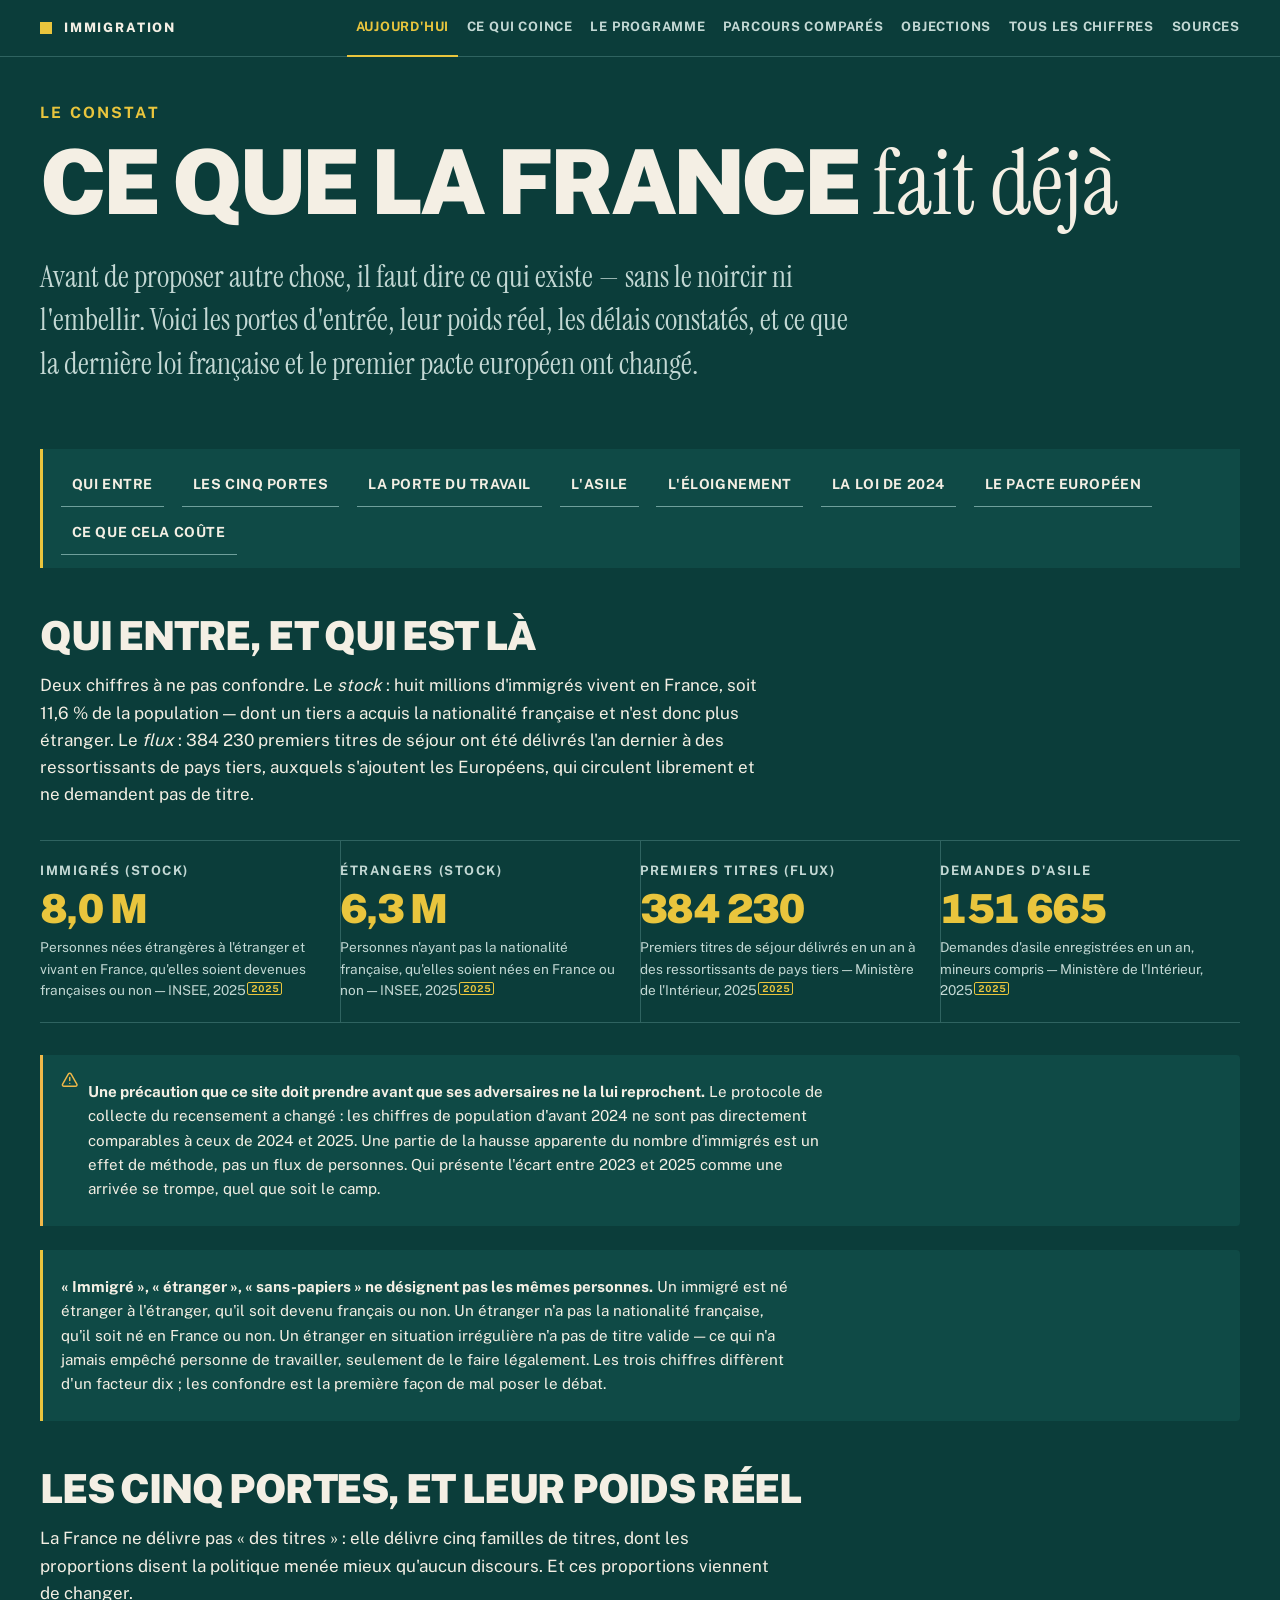
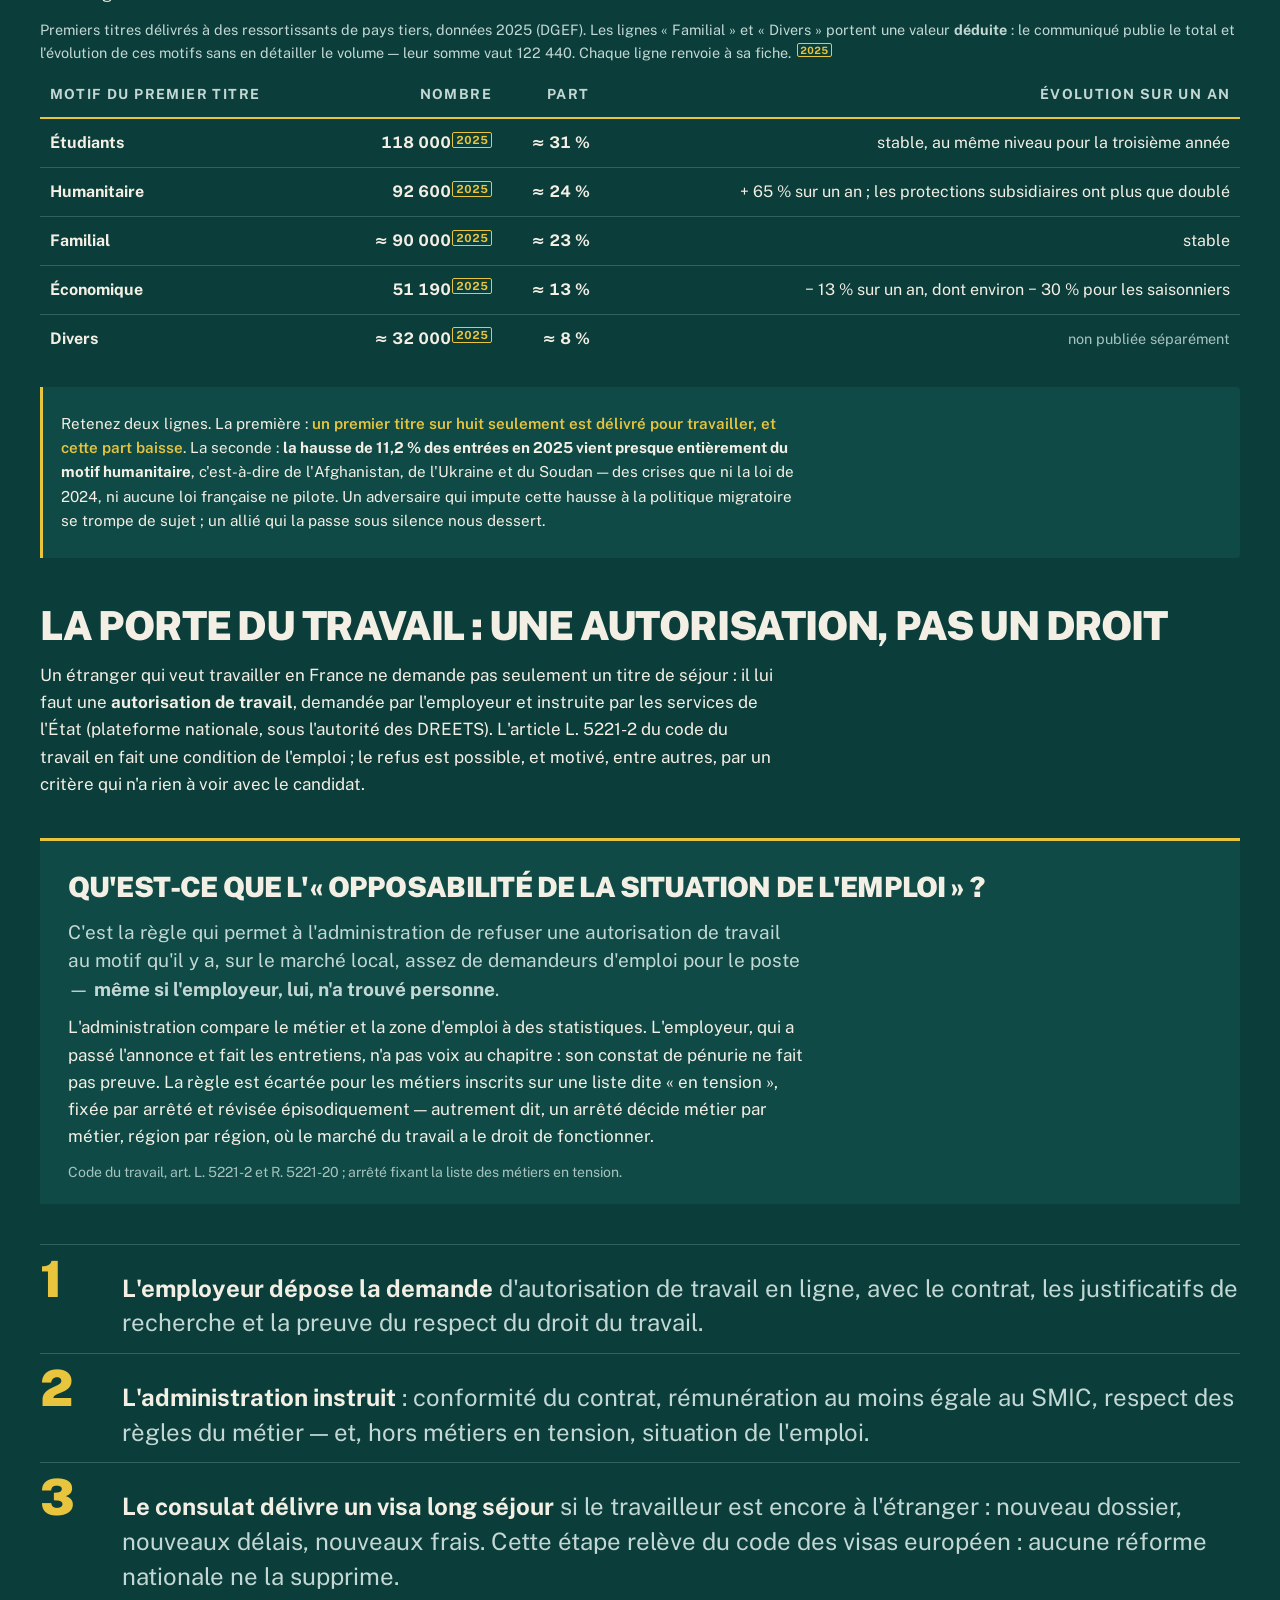
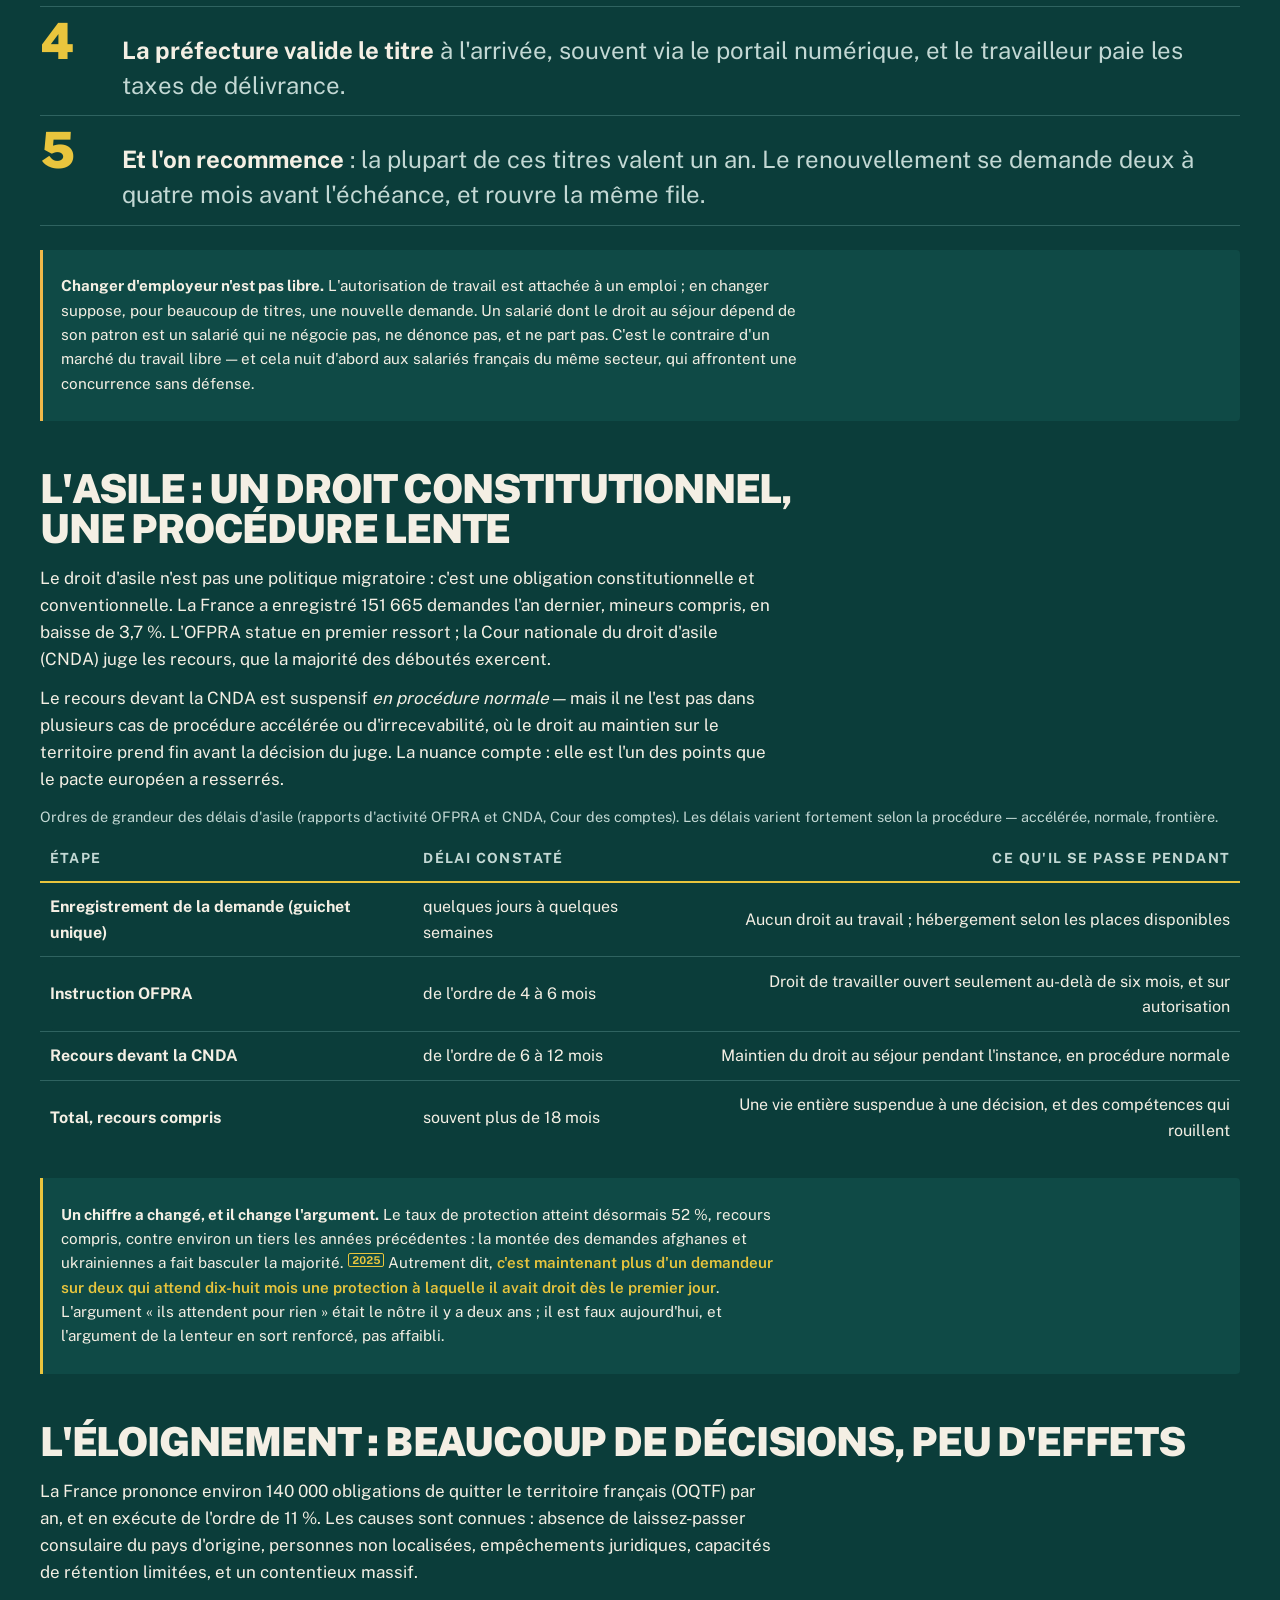
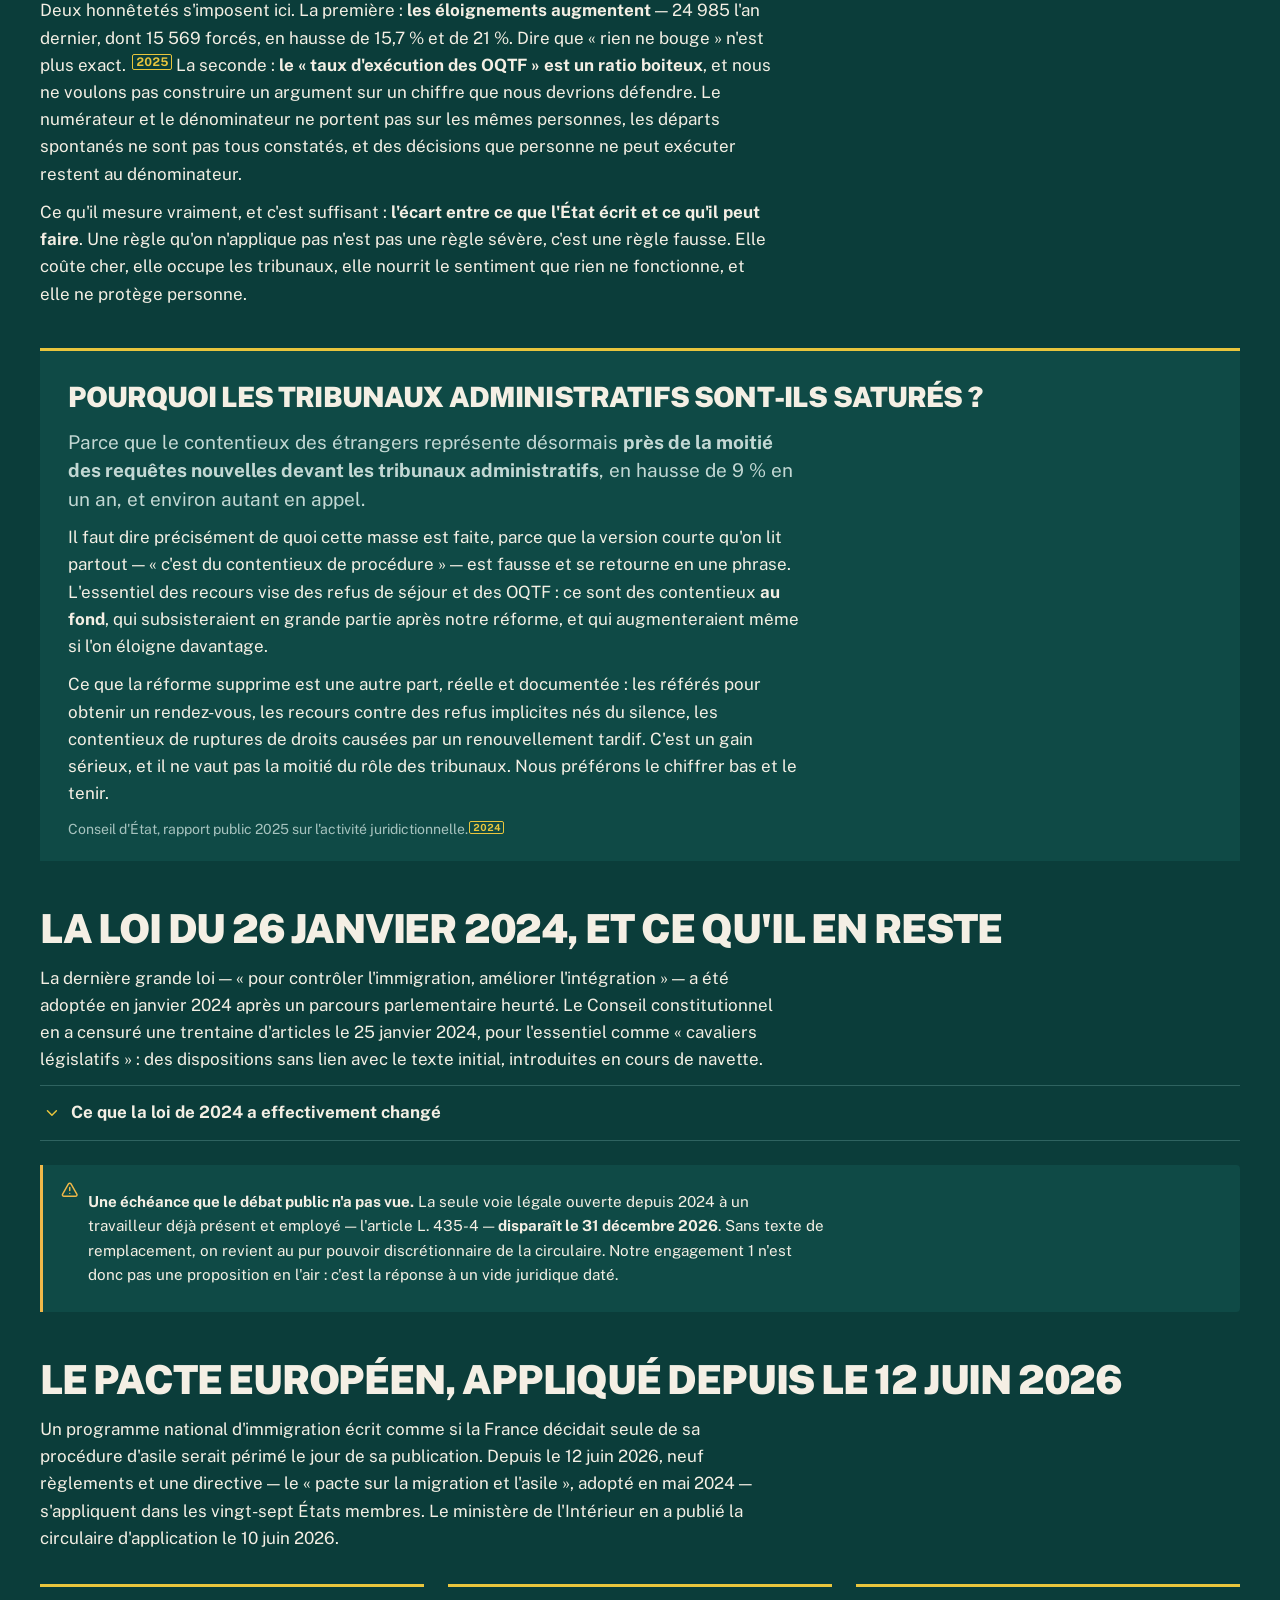
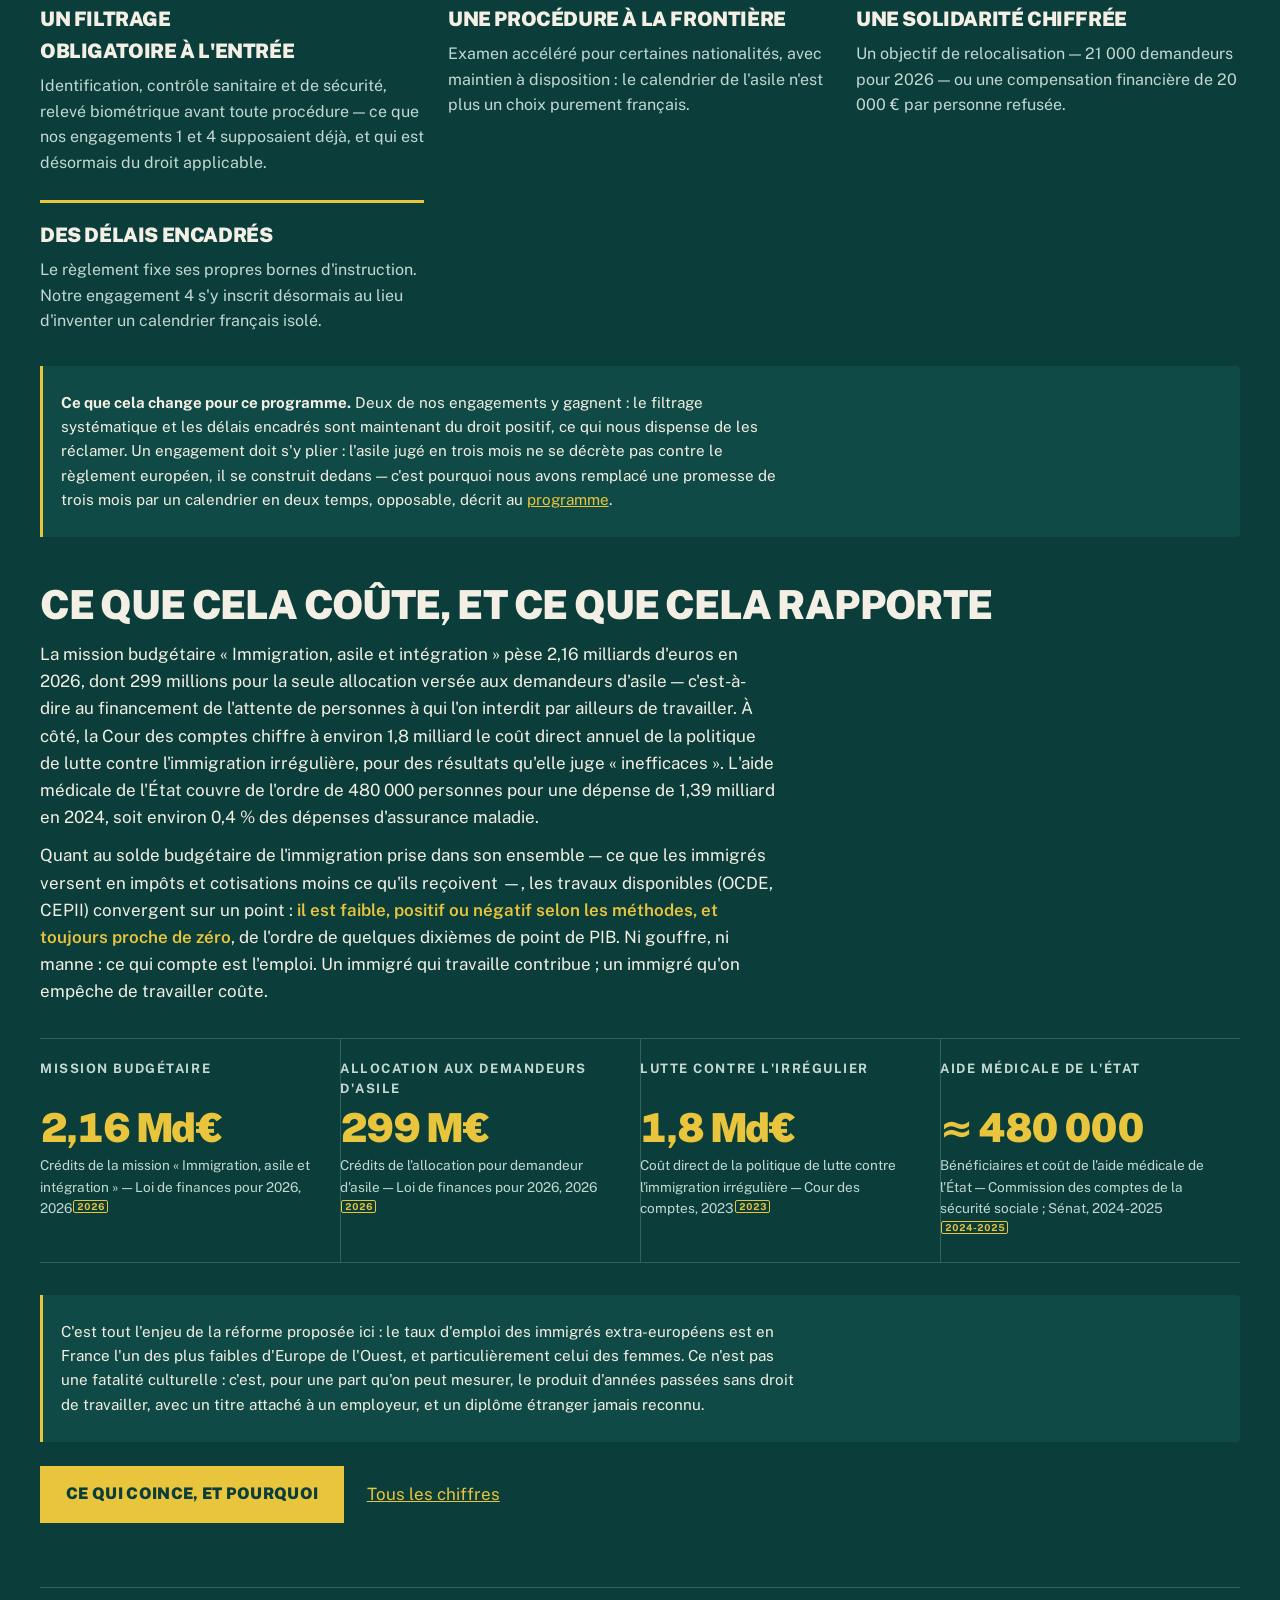
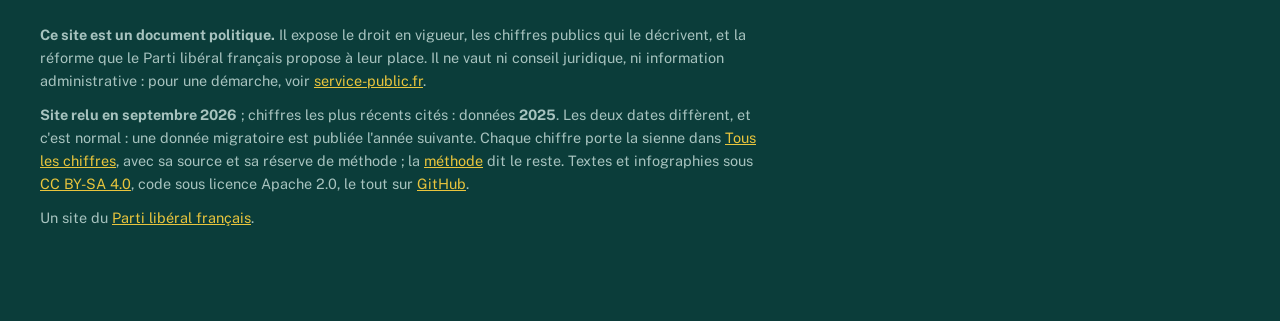
==== commit 8e2ab327: "Relecture adverse : refonder l'engagement 5, actualiser, et rendre des comptes Le site a été relu li" ====
--- a/aujourdhui.html
+++ b/aujourdhui.html
@@ -8,9 +8,9 @@
      deux. -->
 <meta name="theme-color" content="#0b3d3a">
 <title>La politique d&#x27;immigration de la France aujourd&#x27;hui</title>
-<meta name="description" content="Qui entre, par quelle porte, avec quels délais : le droit en vigueur (CESEDA, loi du 26 janvier 2024) et les chiffres publics de l&#x27;immigration en France.">
+<meta name="description" content="Qui entre, par quelle porte, avec quels délais : le droit en vigueur (CESEDA, loi du 26 janvier 2024, pacte européen appliqué depuis juin 2026) et les chiffres publics de l&#x27;immigration en France.">
 <meta property="og:title" content="La politique d&#x27;immigration de la France aujourd&#x27;hui">
-<meta property="og:description" content="Qui entre, par quelle porte, avec quels délais : le droit en vigueur (CESEDA, loi du 26 janvier 2024) et les chiffres publics de l&#x27;immigration en France.">
+<meta property="og:description" content="Qui entre, par quelle porte, avec quels délais : le droit en vigueur (CESEDA, loi du 26 janvier 2024, pacte européen appliqué depuis juin 2026) et les chiffres publics de l&#x27;immigration en France.">
 <meta property="og:type" content="website">
 <link rel="icon" href="moteur/icone.svg" type="image/svg+xml">
 <link rel="apple-touch-icon" href="moteur/icone.svg">
@@ -20,23 +20,23 @@
 <a class="evitement" href="#contenu">Aller au contenu</a>
 <header class="bandeau"><div class="interieur">
   <p class="nom"><a href="index.html"><svg class="icone" xmlns="http://www.w3.org/2000/svg" viewBox="0 0 24 24" fill="none" stroke="currentColor" stroke-width="2" stroke-linecap="round" stroke-linejoin="round" aria-hidden="true" focusable="false"><path d="M16 7h6v6"/><path d="m22 7-8.5 8.5-5-5L2 17"/></svg><span>Immigration</span></a></p>
-  <nav aria-label="Navigation principale"><span class="groupe"><span class="etiquette">Le constat</span><span class="liens"><a href="aujourdhui.html" aria-current="page">Aujourd&#x27;hui</a><a href="blocages.html">Ce qui coince</a></span></span><span class="groupe"><span class="etiquette">La proposition</span><span class="liens"><a href="programme.html">Le programme</a><a href="parcours.html">Parcours comparés</a></span></span><span class="groupe"><span class="etiquette">Pour aller plus loin</span><span class="liens"><a href="objections.html">Objections</a><a href="sources.html">Sources</a></span></span></nav>
+  <nav aria-label="Navigation principale"><span class="groupe"><span class="etiquette">Le constat</span><span class="liens"><a href="aujourdhui.html" aria-current="page">Aujourd&#x27;hui</a><a href="blocages.html">Ce qui coince</a></span></span><span class="groupe"><span class="etiquette">La proposition</span><span class="liens"><a href="programme.html">Le programme</a><a href="parcours.html">Parcours comparés</a></span></span><span class="groupe"><span class="etiquette">Pour aller plus loin</span><span class="liens"><a href="objections.html">Objections</a><a href="chiffres.html">Tous les chiffres</a><a href="sources.html">Sources</a></span></span></nav>
 </div></header>
 <main id="contenu" tabindex="-1">
-<div class="affiche"><p class="surtitre">Le constat</p><h1>Ce que la France <span class="serif">fait déjà</span></h1><p class="chapeau">Avant de proposer autre chose, il faut dire ce qui existe — sans le noircir ni l'embellir. Voici les portes d'entrée, leur poids réel, les délais constatés, et ce que la dernière loi a changé.</p></div><nav class="plan" aria-label="Dans cette page"><p class="etiquette">Dans cette page</p><ol><li><a href="#qui-entre">Qui entre</a></li><li><a href="#portes">Les cinq portes</a></li><li><a href="#travail">La porte du travail</a></li><li><a href="#asile">L&#x27;asile</a></li><li><a href="#eloignement">L&#x27;éloignement</a></li><li><a href="#loi-2024">La loi de 2024</a></li><li><a href="#cout">Ce que cela coûte</a></li></ol></nav>
+<div class="affiche"><p class="surtitre">Le constat</p><h1>Ce que la France <span class="serif">fait déjà</span></h1><p class="chapeau">Avant de proposer autre chose, il faut dire ce qui existe — sans le noircir ni l'embellir. Voici les portes d'entrée, leur poids réel, les délais constatés, et ce que la dernière loi française et le premier pacte européen ont changé.</p></div><nav class="plan" aria-label="Dans cette page"><p class="etiquette">Dans cette page</p><ol><li><a href="#qui-entre">Qui entre</a></li><li><a href="#portes">Les cinq portes</a></li><li><a href="#travail">La porte du travail</a></li><li><a href="#asile">L&#x27;asile</a></li><li><a href="#eloignement">L&#x27;éloignement</a></li><li><a href="#loi-2024">La loi de 2024</a></li><li><a href="#pacte">Le pacte européen</a></li><li><a href="#cout">Ce que cela coûte</a></li></ol></nav>
 <h2 id="qui-entre">Qui entre, et qui est là</h2>
-<p>Deux chiffres à ne pas confondre. Le <em>stock</em> : 7,3 millions
-d'immigrés vivent en France, soit 10,7 % de la population — dont un tiers a
-acquis la nationalité française et n'est donc plus étranger (INSEE, 2023). Le
-<em>flux</em> : environ 330 000 premiers titres de séjour sont délivrés chaque
-année à des ressortissants de pays tiers, auxquels s'ajoutent les Européens,
-qui circulent librement et ne demandent pas de titre.</p>
-<div class="fiches reperes"><div class="fiche"><div class="etiquette">Immigrés (stock)</div><div class="valeur">7,3 M</div><div class="precision">10,7 % de la population — INSEE, 2023</div></div><div class="fiche"><div class="etiquette">Étrangers (stock)</div><div class="valeur">5,6 M</div><div class="precision">8,2 % de la population — INSEE, 2023</div></div><div class="fiche"><div class="etiquette">Premiers titres (flux)</div><div class="valeur">~330 000</div><div class="precision">par an, pays tiers — DGEF, 2023-2024</div></div><div class="fiche"><div class="etiquette">Demandes d&#x27;asile</div><div class="valeur">~150 000</div><div class="precision">par an, mineurs compris — OFPRA, 2023-2024</div></div></div><div class="note"><p><strong>« Immigré », « étranger », « sans-papiers » ne désignent pas les mêmes personnes.</strong> Un immigré est né étranger à l'étranger, qu'il soit devenu français ou non. Un étranger n'a pas la nationalité française, qu'il soit né en France ou non. Un étranger en situation irrégulière n'a pas de titre valide — ce qui n'a jamais empêché personne de travailler, seulement de le faire légalement. Les trois chiffres diffèrent d'un facteur dix ; les confondre est la première façon de mal poser le débat.</p></div>
+<p>Deux chiffres à ne pas confondre. Le <em>stock</em> : huit millions
+d'immigrés vivent en France, soit 11,6 % de la population — dont un tiers a
+acquis la nationalité française et n'est donc plus étranger. Le <em>flux</em> :
+384 230 premiers titres de séjour ont été délivrés l'an dernier à des
+ressortissants de pays tiers, auxquels s'ajoutent les Européens, qui circulent
+librement et ne demandent pas de titre.</p>
+<div class="fiches reperes"><div class="fiche"><div class="etiquette">Immigrés (stock)</div><div class="valeur">8,0 M</div><div class="precision">Personnes nées étrangères à l&#x27;étranger et vivant en France, qu&#x27;elles soient devenues françaises ou non — INSEE, 2025<a class="renvoi" href="chiffres.html#c-immigres" title="Personnes nées étrangères à l&#x27;étranger et vivant en France, qu&#x27;elles soient devenues françaises ou non — INSEE, « L&#x27;essentiel sur… les immigrés et les étrangers », données 2025"><span class="hors-ecran">Source du chiffre, année des données : </span>2025</a></div></div><div class="fiche"><div class="etiquette">Étrangers (stock)</div><div class="valeur">6,3 M</div><div class="precision">Personnes n&#x27;ayant pas la nationalité française, qu&#x27;elles soient nées en France ou non — INSEE, 2025<a class="renvoi" href="chiffres.html#c-etrangers" title="Personnes n&#x27;ayant pas la nationalité française, qu&#x27;elles soient nées en France ou non — INSEE, « L&#x27;essentiel sur… les immigrés et les étrangers », données 2025"><span class="hors-ecran">Source du chiffre, année des données : </span>2025</a></div></div><div class="fiche"><div class="etiquette">Premiers titres (flux)</div><div class="valeur">384 230</div><div class="precision">Premiers titres de séjour délivrés en un an à des ressortissants de pays tiers — Ministère de l&#x27;Intérieur, 2025<a class="renvoi" href="chiffres.html#c-premiers-titres" title="Premiers titres de séjour délivrés en un an à des ressortissants de pays tiers — Ministère de l&#x27;Intérieur, DGEF/DSED, « L&#x27;essentiel de l&#x27;immigration » — données 2025, données 2025"><span class="hors-ecran">Source du chiffre, année des données : </span>2025</a></div></div><div class="fiche"><div class="etiquette">Demandes d&#x27;asile</div><div class="valeur">151 665</div><div class="precision">Demandes d&#x27;asile enregistrées en un an, mineurs compris — Ministère de l&#x27;Intérieur, 2025<a class="renvoi" href="chiffres.html#c-asile-demandes" title="Demandes d&#x27;asile enregistrées en un an, mineurs compris — Ministère de l&#x27;Intérieur, DGEF/DSED, « L&#x27;essentiel de l&#x27;immigration » — données 2025, données 2025"><span class="hors-ecran">Source du chiffre, année des données : </span>2025</a></div></div></div><div class="note avertissement"><svg class="icone" xmlns="http://www.w3.org/2000/svg" viewBox="0 0 24 24" fill="none" stroke="currentColor" stroke-width="2" stroke-linecap="round" stroke-linejoin="round" role="img"><title>Attention</title><path d="m21.73 18-8-14a2 2 0 0 0-3.48 0l-8 14A2 2 0 0 0 4 21h16a2 2 0 0 0 1.73-3"/><path d="M12 9v4"/><path d="M12 17h.01"/></svg><div><p><strong>Une précaution que ce site doit prendre avant que ses adversaires ne la lui reprochent.</strong> Le protocole de collecte du recensement a changé : les chiffres de population d'avant 2024 ne sont pas directement comparables à ceux de 2024 et 2025. Une partie de la hausse apparente du nombre d'immigrés est un effet de méthode, pas un flux de personnes. Qui présente l'écart entre 2023 et 2025 comme une arrivée se trompe, quel que soit le camp.</p></div></div><div class="note"><p><strong>« Immigré », « étranger », « sans-papiers » ne désignent pas les mêmes personnes.</strong> Un immigré est né étranger à l'étranger, qu'il soit devenu français ou non. Un étranger n'a pas la nationalité française, qu'il soit né en France ou non. Un étranger en situation irrégulière n'a pas de titre valide — ce qui n'a jamais empêché personne de travailler, seulement de le faire légalement. Les trois chiffres diffèrent d'un facteur dix ; les confondre est la première façon de mal poser le débat.</p></div>
 <h2 id="portes">Les cinq portes, et leur poids réel</h2>
 <p>La France ne délivre pas « des titres » : elle délivre cinq familles de
 titres, dont les proportions disent la politique menée mieux qu'aucun
-discours.</p>
-<div class="defilant"><table><caption>Premiers titres de séjour délivrés à des ressortissants de pays tiers, ordres de grandeur 2023-2024 (source : DGEF, « L'essentiel de l'immigration »). Les arrondis font que la somme des parts ne tombe pas exactement sur 100 %.</caption><thead><tr><th scope="col" class="texte">Motif du premier titre</th><th scope="col" class="nombre">Ordre de grandeur</th><th scope="col" class="nombre">Part</th><th scope="col" class="long">Ce que c'est</th></tr></thead><tbody><tr><th scope="row" class="texte">Étudiants</th><td class="nombre">~110 000</td><td class="nombre">≈ 33 %</td><td class="long">Inscription dans un établissement ; titre d'un an, renouvelé à chaque année d'études</td></tr><tr><th scope="row" class="texte">Familial</th><td class="nombre">~90 000</td><td class="nombre">≈ 28 %</td><td class="long">Conjoint ou enfant de Français, regroupement familial, liens personnels et familiaux</td></tr><tr><th scope="row" class="texte">Économique</th><td class="nombre">~55 000</td><td class="nombre">≈ 17 %</td><td class="long">Salariés, travailleurs temporaires, cartes « talent », entrepreneurs</td></tr><tr><th scope="row" class="texte">Humanitaire</th><td class="nombre">~40 000</td><td class="nombre">≈ 12 %</td><td class="long">Réfugiés, protection subsidiaire, étrangers malades, victimes de traite</td></tr><tr><th scope="row" class="texte">Divers</th><td class="nombre">~35 000</td><td class="nombre">≈ 10 %</td><td class="long">Visiteurs, retraités, motifs non classés ailleurs</td></tr></tbody></table></div><div class="note"><p>Retenez cette ligne : <strong class="cle-texte">un premier titre sur six seulement est délivré pour travailler</strong>. La France est un pays d'immigration familiale et étudiante, pas un pays d'immigration de travail — et c'est le produit direct de règles qui rendent la porte du travail étroite, comme on va le voir.</p></div>
+discours. Et ces proportions viennent de changer.</p>
+<div class="defilant"><table><caption>Premiers titres délivrés à des ressortissants de pays tiers, données 2025 (DGEF). Les lignes « Familial » et « Divers » portent une valeur <strong>déduite</strong> : le communiqué publie le total et l'évolution de ces motifs sans en détailler le volume — leur somme vaut 122 440. Chaque ligne renvoie à sa fiche. <a class="renvoi" href="chiffres.html#c-premiers-titres" title="Premiers titres de séjour délivrés en un an à des ressortissants de pays tiers — Ministère de l&#x27;Intérieur, DGEF/DSED, « L&#x27;essentiel de l&#x27;immigration » — données 2025, données 2025"><span class="hors-ecran">Source du chiffre, année des données : </span>2025</a></caption><thead><tr><th scope="col" class="texte">Motif du premier titre</th><th scope="col" class="nombre">Nombre</th><th scope="col" class="nombre">Part</th><th scope="col" class="long">Évolution sur un an</th></tr></thead><tbody><tr><th scope="row" class="texte">Étudiants</th><td class="nombre"><span class="nombre">118 000</span><a class="renvoi" href="chiffres.html#c-titres-etudiants" title="Premiers titres délivrés pour motif étudiant — Ministère de l&#x27;Intérieur, DGEF/DSED, « L&#x27;essentiel de l&#x27;immigration » — données 2025, données 2025"><span class="hors-ecran">Source du chiffre, année des données : </span>2025</a></td><td class="nombre">≈ 31 %</td><td class="long">stable, au même niveau pour la troisième année</td></tr><tr><th scope="row" class="texte">Humanitaire</th><td class="nombre"><span class="nombre">92 600</span><a class="renvoi" href="chiffres.html#c-titres-humanitaire" title="Premiers titres délivrés pour motif humanitaire — réfugiés, protection subsidiaire, étrangers malades, victimes de traite — Ministère de l&#x27;Intérieur, DGEF/DSED, « L&#x27;essentiel de l&#x27;immigration » — données 2025, données 2025"><span class="hors-ecran">Source du chiffre, année des données : </span>2025</a></td><td class="nombre">≈ 24 %</td><td class="long">+ 65 % sur un an ; les protections subsidiaires ont plus que doublé</td></tr><tr><th scope="row" class="texte">Familial</th><td class="nombre"><span class="nombre">≈ 90 000</span><a class="renvoi" href="chiffres.html#c-titres-familial" title="Premiers titres délivrés pour motif familial — Ministère de l&#x27;Intérieur, DGEF/DSED, « L&#x27;essentiel de l&#x27;immigration » — données 2025, données 2025"><span class="hors-ecran">Source du chiffre, année des données : </span>2025</a></td><td class="nombre">≈ 23 %</td><td class="long">stable</td></tr><tr><th scope="row" class="texte">Économique</th><td class="nombre"><span class="nombre">51 190</span><a class="renvoi" href="chiffres.html#c-titres-economique" title="Premiers titres délivrés pour motif économique — salariés, travailleurs temporaires, cartes « talent », entrepreneurs — Ministère de l&#x27;Intérieur, DGEF/DSED, « L&#x27;essentiel de l&#x27;immigration » — données 2025, données 2025"><span class="hors-ecran">Source du chiffre, année des données : </span>2025</a></td><td class="nombre">≈ 13 %</td><td class="long">− 13 % sur un an, dont environ − 30 % pour les saisonniers</td></tr><tr><th scope="row" class="texte">Divers</th><td class="nombre"><span class="nombre">≈ 32 000</span><a class="renvoi" href="chiffres.html#c-titres-divers" title="Premiers titres délivrés pour d&#x27;autres motifs — visiteurs, retraités, motifs non classés — Ministère de l&#x27;Intérieur, DGEF/DSED, « L&#x27;essentiel de l&#x27;immigration » — données 2025, données 2025"><span class="hors-ecran">Source du chiffre, année des données : </span>2025</a></td><td class="nombre">≈ 8 %</td><td class="long"><span class="discret">non publiée séparément</span></td></tr></tbody></table></div><div class="note"><p>Retenez deux lignes. La première : <strong class="cle-texte">un premier titre sur huit seulement est délivré pour travailler, et cette part baisse</strong>. La seconde : <strong>la hausse de 11,2 % des entrées en 2025 vient presque entièrement du motif humanitaire</strong>, c'est-à-dire de l'Afghanistan, de l'Ukraine et du Soudan — des crises que ni la loi de 2024, ni aucune loi française ne pilote. Un adversaire qui impute cette hausse à la politique migratoire se trompe de sujet ; un allié qui la passe sous silence nous dessert.</p></div>
 <h2 id="travail">La porte du travail : une autorisation, pas un droit</h2>
 <p>Un étranger qui veut travailler en France ne demande pas seulement un titre
 de séjour : il lui faut une <strong>autorisation de travail</strong>, demandée
@@ -44,26 +44,39 @@
 sous l'autorité des DREETS). L'article L. 5221-2 du code du travail en fait une
 condition de l'emploi ; le refus est possible, et motivé, entre autres, par
 un critère qui n'a rien à voir avec le candidat.</p>
-<section class="cle" id="opposabilite"><h3>Qu&#x27;est-ce que l&#x27;« opposabilité de la situation de l&#x27;emploi » ?</h3><p class="reponse">C'est la règle qui permet à l'administration de refuser une autorisation de travail au motif qu'il y a, sur le marché local, assez de demandeurs d'emploi pour le poste — <strong>même si l'employeur, lui, n'a trouvé personne</strong>.</p><p>L'administration compare le métier et la zone d'emploi à des statistiques. L'employeur, qui a passé l'annonce et fait les entretiens, n'a pas voix au chapitre : son constat de pénurie ne fait pas preuve. La règle est écartée pour les métiers inscrits sur une liste dite « en tension », fixée par arrêté et révisée épisodiquement — autrement dit, un arrêté décide métier par métier, région par région, où le marché du travail a le droit de fonctionner.</p><p class="source">Code du travail, art. L. 5221-2 et R. 5221-20 ; arrêté fixant la liste des métiers en tension.</p></section><ol class="gestes"><li><span class="rang" aria-hidden="true">1</span><span><strong>L'employeur dépose la demande</strong> d'autorisation de travail en ligne, avec le contrat, les justificatifs de recherche et la preuve du respect du droit du travail.</span></li><li><span class="rang" aria-hidden="true">2</span><span><strong>L'administration instruit</strong> : conformité du contrat, rémunération au moins égale au SMIC, respect des règles du métier — et, hors métiers en tension, situation de l'emploi.</span></li><li><span class="rang" aria-hidden="true">3</span><span><strong>Le consulat délivre un visa long séjour</strong> si le travailleur est encore à l'étranger : nouveau dossier, nouveaux délais, nouveaux frais.</span></li><li><span class="rang" aria-hidden="true">4</span><span><strong>La préfecture valide le titre</strong> à l'arrivée, souvent via le portail numérique, et le travailleur paie les taxes de délivrance.</span></li><li><span class="rang" aria-hidden="true">5</span><span><strong>Et l'on recommence</strong> : la plupart de ces titres valent un an. Le renouvellement se demande deux à quatre mois avant l'échéance, et rouvre la même file.</span></li></ol><div class="note vigilance"><p><strong>Changer d'employeur n'est pas libre.</strong> L'autorisation de travail est attachée à un emploi ; en changer suppose, pour beaucoup de titres, une nouvelle demande. Un salarié dont le droit au séjour dépend de son patron est un salarié qui ne négocie pas, ne dénonce pas, et ne part pas. C'est le contraire d'un marché du travail libre — et cela nuit d'abord aux salariés français du même secteur, qui affrontent une concurrence sans défense.</p></div>
+<section class="cle" id="opposabilite"><h3>Qu&#x27;est-ce que l&#x27;« opposabilité de la situation de l&#x27;emploi » ?</h3><p class="reponse">C'est la règle qui permet à l'administration de refuser une autorisation de travail au motif qu'il y a, sur le marché local, assez de demandeurs d'emploi pour le poste — <strong>même si l'employeur, lui, n'a trouvé personne</strong>.</p><p>L'administration compare le métier et la zone d'emploi à des statistiques. L'employeur, qui a passé l'annonce et fait les entretiens, n'a pas voix au chapitre : son constat de pénurie ne fait pas preuve. La règle est écartée pour les métiers inscrits sur une liste dite « en tension », fixée par arrêté et révisée épisodiquement — autrement dit, un arrêté décide métier par métier, région par région, où le marché du travail a le droit de fonctionner.</p><p class="source">Code du travail, art. L. 5221-2 et R. 5221-20 ; arrêté fixant la liste des métiers en tension.</p></section><ol class="gestes"><li><span class="rang" aria-hidden="true">1</span><span><strong>L'employeur dépose la demande</strong> d'autorisation de travail en ligne, avec le contrat, les justificatifs de recherche et la preuve du respect du droit du travail.</span></li><li><span class="rang" aria-hidden="true">2</span><span><strong>L'administration instruit</strong> : conformité du contrat, rémunération au moins égale au SMIC, respect des règles du métier — et, hors métiers en tension, situation de l'emploi.</span></li><li><span class="rang" aria-hidden="true">3</span><span><strong>Le consulat délivre un visa long séjour</strong> si le travailleur est encore à l'étranger : nouveau dossier, nouveaux délais, nouveaux frais. Cette étape relève du code des visas européen : aucune réforme nationale ne la supprime.</span></li><li><span class="rang" aria-hidden="true">4</span><span><strong>La préfecture valide le titre</strong> à l'arrivée, souvent via le portail numérique, et le travailleur paie les taxes de délivrance.</span></li><li><span class="rang" aria-hidden="true">5</span><span><strong>Et l'on recommence</strong> : la plupart de ces titres valent un an. Le renouvellement se demande deux à quatre mois avant l'échéance, et rouvre la même file.</span></li></ol><div class="note vigilance"><p><strong>Changer d'employeur n'est pas libre.</strong> L'autorisation de travail est attachée à un emploi ; en changer suppose, pour beaucoup de titres, une nouvelle demande. Un salarié dont le droit au séjour dépend de son patron est un salarié qui ne négocie pas, ne dénonce pas, et ne part pas. C'est le contraire d'un marché du travail libre — et cela nuit d'abord aux salariés français du même secteur, qui affrontent une concurrence sans défense.</p></div>
 <h2 id="asile">L'asile : un droit constitutionnel, une procédure lente</h2>
 <p>Le droit d'asile n'est pas une politique migratoire : c'est une obligation
-constitutionnelle et conventionnelle. La France reçoit de l'ordre de 150 000
-demandes par an (mineurs compris). L'OFPRA statue en premier ressort ; la Cour
-nationale du droit d'asile (CNDA) juge les recours, que la majorité des
-déboutés exercent — et le recours est suspensif.</p>
-<div class="defilant"><table><caption>Ordres de grandeur des délais d'asile (sources : rapports d'activité OFPRA et CNDA, Cour des comptes). Les délais varient fortement selon la procédure — accélérée, normale, Dublin.</caption><thead><tr><th scope="col" class="long">Étape</th><th scope="col" class="texte">Délai constaté</th><th scope="col" class="long">Ce qu'il se passe pendant</th></tr></thead><tbody><tr><th scope="row" class="long">Enregistrement de la demande (guichet unique)</th><td class="texte">quelques jours à quelques semaines</td><td class="long">Aucun droit au travail ; hébergement selon les places disponibles</td></tr><tr><th scope="row" class="long">Instruction OFPRA</th><td class="texte">de l'ordre de 4 à 6 mois</td><td class="long">Droit de travailler ouvert seulement au-delà de six mois, et sur autorisation</td></tr><tr><th scope="row" class="long">Recours devant la CNDA</th><td class="texte">de l'ordre de 6 à 12 mois</td><td class="long">Maintien du droit au séjour pendant l'instance</td></tr><tr><th scope="row" class="long">Total, recours compris</th><td class="texte">souvent plus de 18 mois</td><td class="long">Une vie entière suspendue à une décision, et des compétences qui rouillent</td></tr></tbody></table></div><div class="note"><p>Environ un tiers des demandes aboutissent à une protection, recours compris. Autrement dit : <strong class="cle-texte">deux demandeurs sur trois attendent plus d'un an pour un refus</strong>, et un sur trois attend plus d'un an un statut auquel il avait droit dès le premier jour. Les deux attentes sont coûteuses — pour eux, et pour les finances publiques qui les hébergent sans qu'ils puissent travailler.</p></div>
+constitutionnelle et conventionnelle. La France a enregistré 151 665 demandes
+l'an dernier, mineurs compris, en baisse de 3,7 %. L'OFPRA statue en premier
+ressort ; la Cour nationale du droit d'asile (CNDA) juge les recours, que la
+majorité des déboutés exercent.</p>
+<p>Le recours devant la CNDA est suspensif <em>en procédure normale</em> —
+mais il ne l'est pas dans plusieurs cas de procédure accélérée ou
+d'irrecevabilité, où le droit au maintien sur le territoire prend fin avant la
+décision du juge. La nuance compte : elle est l'un des points que le pacte
+européen a resserrés.</p>
+<div class="defilant"><table><caption>Ordres de grandeur des délais d'asile (rapports d'activité OFPRA et CNDA, Cour des comptes). Les délais varient fortement selon la procédure — accélérée, normale, frontière.</caption><thead><tr><th scope="col" class="long">Étape</th><th scope="col" class="texte">Délai constaté</th><th scope="col" class="long">Ce qu'il se passe pendant</th></tr></thead><tbody><tr><th scope="row" class="long">Enregistrement de la demande (guichet unique)</th><td class="texte">quelques jours à quelques semaines</td><td class="long">Aucun droit au travail ; hébergement selon les places disponibles</td></tr><tr><th scope="row" class="long">Instruction OFPRA</th><td class="texte">de l'ordre de 4 à 6 mois</td><td class="long">Droit de travailler ouvert seulement au-delà de six mois, et sur autorisation</td></tr><tr><th scope="row" class="long">Recours devant la CNDA</th><td class="texte">de l'ordre de 6 à 12 mois</td><td class="long">Maintien du droit au séjour pendant l'instance, en procédure normale</td></tr><tr><th scope="row" class="long">Total, recours compris</th><td class="texte">souvent plus de 18 mois</td><td class="long">Une vie entière suspendue à une décision, et des compétences qui rouillent</td></tr></tbody></table></div><div class="note"><p><strong>Un chiffre a changé, et il change l'argument.</strong> Le taux de protection atteint désormais 52 %, recours compris, contre environ un tiers les années précédentes : la montée des demandes afghanes et ukrainiennes a fait basculer la majorité. <a class="renvoi" href="chiffres.html#c-asile-protection" title="Taux de protection, recours devant la CNDA compris — Ministère de l&#x27;Intérieur, DGEF/DSED, « L&#x27;essentiel de l&#x27;immigration » — données 2025, données 2025"><span class="hors-ecran">Source du chiffre, année des données : </span>2025</a> Autrement dit, <strong class="cle-texte">c'est maintenant plus d'un demandeur sur deux qui attend dix-huit mois une protection à laquelle il avait droit dès le premier jour</strong>. L'argument « ils attendent pour rien » était le nôtre il y a deux ans ; il est faux aujourd'hui, et l'argument de la lenteur en sort renforcé, pas affaibli.</p></div>
 <h2 id="eloignement">L'éloignement : beaucoup de décisions, peu d'effets</h2>
-<p>La France prononce un peu plus de 130 000 obligations de quitter le
-territoire français (OQTF) par an. Moins d'une sur dix est exécutée. Les causes
-sont connues et documentées : absence de laissez-passer consulaire du pays
-d'origine, personnes non localisées, empêchements juridiques, capacités de
-rétention limitées, et un contentieux massif.</p>
-<p>Ce taux est l'argument favori de ceux qui veulent durcir la loi. Il devrait
-d'abord être celui de ceux qui veulent la simplifier : <strong>une règle qu'on
-n'applique pas n'est pas une règle sévère, c'est une règle fausse</strong>.
-Elle coûte cher, elle occupe les tribunaux, elle nourrit le sentiment que rien
-ne fonctionne, et elle ne protège personne.</p>
-<section class="cle" id="contentieux"><h3>Pourquoi les tribunaux administratifs sont-ils saturés ?</h3><p class="reponse">Parce que le contentieux des étrangers représente, selon les années et les juridictions, <strong>environ 40 % des affaires jugées par les tribunaux administratifs</strong> — et davantage en appel.</p><p>Ce contentieux ne porte pas d'abord sur le fond, mais sur la procédure : refus implicites, rendez-vous impossibles à obtenir, titres non renouvelés à temps, décisions mal motivées. Une administration qui répondrait dans les délais supprimerait l'essentiel de ce contentieux — et rendrait au juge le temps qu'il doit aux autres litiges.</p><p class="source">Conseil d'État, rapports sur le contentieux des étrangers ; rapports annuels de la juridiction administrative.</p></section>
+<p>La France prononce environ 140 000 obligations de quitter le territoire
+français (OQTF) par an, et en exécute de l'ordre de 11 %. Les causes sont
+connues : absence de laissez-passer consulaire du pays d'origine, personnes non
+localisées, empêchements juridiques, capacités de rétention limitées, et un
+contentieux massif.</p>
+<p>Deux honnêtetés s'imposent ici. La première : <strong>les éloignements
+augmentent</strong> — 24 985 l'an dernier, dont 15 569 forcés, en hausse de
+15,7 % et de 21 %. Dire que « rien ne bouge » n'est plus exact.
+<a class="renvoi" href="chiffres.html#c-eloignements" title="Éloignements réalisés en un an — Ministère de l&#x27;Intérieur, DGEF/DSED, « L&#x27;essentiel de l&#x27;immigration » — données 2025, données 2025"><span class="hors-ecran">Source du chiffre, année des données : </span>2025</a> La seconde : <strong>le « taux d'exécution des OQTF » est un
+ratio boiteux</strong>, et nous ne voulons pas construire un argument sur un
+chiffre que nous devrions défendre. Le numérateur et le dénominateur ne portent
+pas sur les mêmes personnes, les départs spontanés ne sont pas tous constatés,
+et des décisions que personne ne peut exécuter restent au dénominateur.</p>
+<p>Ce qu'il mesure vraiment, et c'est suffisant : <strong>l'écart entre ce que
+l'État écrit et ce qu'il peut faire</strong>. Une règle qu'on n'applique pas
+n'est pas une règle sévère, c'est une règle fausse. Elle coûte cher, elle
+occupe les tribunaux, elle nourrit le sentiment que rien ne fonctionne, et elle
+ne protège personne.</p>
+<section class="cle" id="contentieux"><h3>Pourquoi les tribunaux administratifs sont-ils saturés ?</h3><p class="reponse">Parce que le contentieux des étrangers représente désormais <strong>près de la moitié des requêtes nouvelles devant les tribunaux administratifs</strong>, en hausse de 9 % en un an, et environ autant en appel.</p><p>Il faut dire précisément de quoi cette masse est faite, parce que la version courte qu'on lit partout — « c'est du contentieux de procédure » — est fausse et se retourne en une phrase. L'essentiel des recours vise des refus de séjour et des OQTF : ce sont des contentieux <strong>au fond</strong>, qui subsisteraient en grande partie après notre réforme, et qui augmenteraient même si l'on éloigne davantage.</p><p>Ce que la réforme supprime est une autre part, réelle et documentée : les référés pour obtenir un rendez-vous, les recours contre des refus implicites nés du silence, les contentieux de ruptures de droits causées par un renouvellement tardif. C'est un gain sérieux, et il ne vaut pas la moitié du rôle des tribunaux. Nous préférons le chiffrer bas et le tenir.</p><p class="source">Conseil d'État, rapport public 2025 sur l'activité juridictionnelle.<a class="renvoi" href="chiffres.html#c-contentieux-ta" title="Part du contentieux des étrangers dans les affaires nouvelles des tribunaux administratifs — Conseil d&#x27;État, rapport public 2025 — activité juridictionnelle, données 2024"><span class="hors-ecran">Source du chiffre, année des données : </span>2024</a></p></section>
 <h2 id="loi-2024">La loi du 26 janvier 2024, et ce qu'il en reste</h2>
 <p>La dernière grande loi — « pour contrôler l'immigration, améliorer
 l'intégration » — a été adoptée en janvier 2024 après un parcours
@@ -71,15 +84,25 @@
 d'articles le 25 janvier 2024, pour l'essentiel comme « cavaliers
 législatifs » : des dispositions sans lien avec le texte initial, introduites
 en cours de navette.</p>
-<details class="section"><summary><svg class="icone" xmlns="http://www.w3.org/2000/svg" viewBox="0 0 24 24" fill="none" stroke="currentColor" stroke-width="2" stroke-linecap="round" stroke-linejoin="round" aria-hidden="true" focusable="false"><path d="m6 9 6 6 6-6"/></svg>Ce que la loi de 2024 a effectivement changé</summary><div class="dedans"><ul class="serree"><li><strong>Régularisation par le travail dans les métiers en tension</strong> : une voie d'admission exceptionnelle au séjour, inscrite dans le CESEDA à titre temporaire, pour des salariés déjà présents et employés dans ces métiers.</li><li><strong>Condition de langue</strong> renforcée pour la délivrance de certaines cartes pluriannuelles et pour la carte de résident.</li><li><strong>Carte « talent »</strong> : le passeport talent est réorganisé et renommé, avec une mention pour les professions médicales.</li><li><strong>Éloignement</strong> : élargissement des cas où une OQTF peut être prononcée, et durcissement pour les étrangers condamnés.</li><li><strong>Amende pour emploi d'étranger sans titre</strong> et sanctions des marchands de sommeil.</li></ul><h4>Et ce que le Conseil constitutionnel a censuré</h4><p>Notamment : les quotas migratoires pluriannuels votés par le Parlement, le durcissement du regroupement familial, la caution demandée aux étudiants étrangers, le délai de carence pour certaines prestations sociales, et le durcissement de l'accès à la nationalité pour les personnes nées en France. La plupart l'ont été pour un motif de procédure — l'absence de lien avec le texte déposé —, et non sur le fond.</p><p class="discret">Décision n° 2023-863 DC du 25 janvier 2024.</p></div></details><div class="note avertissement"><svg class="icone" xmlns="http://www.w3.org/2000/svg" viewBox="0 0 24 24" fill="none" stroke="currentColor" stroke-width="2" stroke-linecap="round" stroke-linejoin="round" role="img"><title>Attention</title><path d="m21.73 18-8-14a2 2 0 0 0-3.48 0l-8 14A2 2 0 0 0 4 21h16a2 2 0 0 0 1.73-3"/><path d="M12 9v4"/><path d="M12 17h.01"/></svg><div><p><strong>La leçon de 2024 n'est pas « il faut une loi de plus ».</strong> C'est que notre débat produit des textes longs, votés dans l'urgence, largement censurés, et qui laissent intacte la machine qui pose problème : l'autorisation préalable de travailler, les délais sans sanction, et des décisions d'éloignement qu'on ne peut pas exécuter.</p></div></div>
+<details class="section"><summary><svg class="icone" xmlns="http://www.w3.org/2000/svg" viewBox="0 0 24 24" fill="none" stroke="currentColor" stroke-width="2" stroke-linecap="round" stroke-linejoin="round" aria-hidden="true" focusable="false"><path d="m6 9 6 6 6-6"/></svg>Ce que la loi de 2024 a effectivement changé</summary><div class="dedans"><ul class="serree"><li><strong>Régularisation par le travail dans les métiers en tension</strong> : l'article L. 435-4 du CESEDA, voie d'admission exceptionnelle pour un salarié justifiant de douze mois de travail dans ces métiers sur vingt-quatre et de trois ans de présence. <strong>Ce dispositif est expérimental et expire le 31 décembre 2026</strong> : aucune loi ne l'a prorogé à ce jour.</li><li><strong>Condition de langue</strong> renforcée pour la délivrance de certaines cartes pluriannuelles et pour la carte de résident.</li><li><strong>Carte « talent »</strong> : le passeport talent est réorganisé et renommé, avec une mention pour les professions médicales.</li><li><strong>Éloignement</strong> : élargissement des cas où une OQTF peut être prononcée, et durcissement pour les étrangers condamnés.</li><li><strong>Amende pour emploi d'étranger sans titre</strong> et sanctions des marchands de sommeil.</li></ul><h4>Et ce que le Conseil constitutionnel a censuré</h4><p>Notamment : les quotas migratoires pluriannuels votés par le Parlement, le durcissement du regroupement familial, la caution demandée aux étudiants étrangers, le délai de carence pour certaines prestations sociales, et le durcissement de l'accès à la nationalité pour les personnes nées en France. La plupart l'ont été pour un motif de procédure — l'absence de lien avec le texte déposé —, et non sur le fond.</p><p class="discret">Décision n° 2023-863 DC du 25 janvier 2024.</p></div></details><div class="note avertissement"><svg class="icone" xmlns="http://www.w3.org/2000/svg" viewBox="0 0 24 24" fill="none" stroke="currentColor" stroke-width="2" stroke-linecap="round" stroke-linejoin="round" role="img"><title>Attention</title><path d="m21.73 18-8-14a2 2 0 0 0-3.48 0l-8 14A2 2 0 0 0 4 21h16a2 2 0 0 0 1.73-3"/><path d="M12 9v4"/><path d="M12 17h.01"/></svg><div><p><strong>Une échéance que le débat public n'a pas vue.</strong> La seule voie légale ouverte depuis 2024 à un travailleur déjà présent et employé — l'article L. 435-4 — <strong>disparaît le 31 décembre 2026</strong>. Sans texte de remplacement, on revient au pur pouvoir discrétionnaire de la circulaire. Notre engagement 1 n'est donc pas une proposition en l'air : c'est la réponse à un vide juridique daté.</p></div></div>
+<h2 id="pacte">Le pacte européen, appliqué depuis le 12 juin 2026</h2>
+<p>Un programme national d'immigration écrit comme si la France décidait seule
+de sa procédure d'asile serait périmé le jour de sa publication. Depuis le
+12 juin 2026, neuf règlements et une directive — le « pacte sur la migration
+et l'asile », adopté en mai 2024 — s'appliquent dans les vingt-sept États
+membres. Le ministère de l'Intérieur en a publié la circulaire d'application
+le 10 juin 2026.</p>
+<div class="points"><div class="point"><h3>Un filtrage obligatoire à l&#x27;entrée</h3><p>Identification, contrôle sanitaire et de sécurité, relevé biométrique avant toute procédure — ce que nos engagements 1 et 4 supposaient déjà, et qui est désormais du droit applicable.</p></div><div class="point"><h3>Une procédure à la frontière</h3><p>Examen accéléré pour certaines nationalités, avec maintien à disposition : le calendrier de l'asile n'est plus un choix purement français.</p></div><div class="point"><h3>Une solidarité chiffrée</h3><p>Un objectif de relocalisation — 21 000 demandeurs pour 2026 — ou une compensation financière de 20 000 € par personne refusée.</p></div><div class="point"><h3>Des délais encadrés</h3><p>Le règlement fixe ses propres bornes d'instruction. Notre engagement 4 s'y inscrit désormais au lieu d'inventer un calendrier français isolé.</p></div></div><div class="note"><p><strong>Ce que cela change pour ce programme.</strong> Deux de nos engagements y gagnent : le filtrage systématique et les délais encadrés sont maintenant du droit positif, ce qui nous dispense de les réclamer. Un engagement doit s'y plier : l'asile jugé en trois mois ne se décrète pas contre le règlement européen, il se construit dedans — c'est pourquoi nous avons remplacé une promesse de trois mois par un calendrier en deux temps, opposable, décrit au <a href="programme.html#quatre">programme</a>.</p></div>
 <h2 id="cout">Ce que cela coûte, et ce que cela rapporte</h2>
-<p>Le budget de la mission « Immigration, asile et intégration » se compte en
-milliards d'euros, dont une large part va à l'hébergement et à l'allocation
-des demandeurs d'asile — c'est-à-dire au financement de l'attente. L'aide
-médicale de l'État (AME), qui soigne les étrangers en situation irrégulière
-sous condition de ressources et d'ancienneté, concerne de l'ordre de 450 000
-personnes pour un coût annuel voisin de 1,2 milliard d'euros, soit environ
-0,4 % des dépenses d'assurance maladie.</p>
+<p>La mission budgétaire « Immigration, asile et intégration » pèse 2,16
+milliards d'euros en 2026, dont 299 millions pour la seule allocation versée
+aux demandeurs d'asile — c'est-à-dire au financement de l'attente de personnes
+à qui l'on interdit par ailleurs de travailler. À côté, la Cour des comptes
+chiffre à environ 1,8 milliard le coût direct annuel de la politique de lutte
+contre l'immigration irrégulière, pour des résultats qu'elle juge
+« inefficaces ». L'aide médicale de l'État couvre de l'ordre de 480 000
+personnes pour une dépense de 1,39 milliard en 2024, soit environ 0,4 % des
+dépenses d'assurance maladie.</p>
 <p>Quant au solde budgétaire de l'immigration prise dans son ensemble — ce que
 les immigrés versent en impôts et cotisations moins ce qu'ils reçoivent —, les
 travaux disponibles (OCDE, CEPII) convergent sur un point : <strong
@@ -87,10 +110,10 @@
 toujours proche de zéro</strong>, de l'ordre de quelques dixièmes de point de
 PIB. Ni gouffre, ni manne : ce qui compte est l'emploi. Un immigré qui
 travaille contribue ; un immigré qu'on empêche de travailler coûte.</p>
-<div class="note"><p>C'est tout l'enjeu de la réforme proposée ici : le taux d'emploi des immigrés extra-européens est en France l'un des plus faibles d'Europe de l'Ouest, et particulièrement celui des femmes. Ce n'est pas une fatalité culturelle : c'est, pour une part qu'on peut mesurer, le produit d'années passées sans droit de travailler, avec un titre attaché à un employeur, et un diplôme étranger jamais reconnu.</p></div>
+<div class="fiches reperes"><div class="fiche"><div class="etiquette">Mission budgétaire</div><div class="valeur">2,16 Md€</div><div class="precision">Crédits de la mission « Immigration, asile et intégration » — Loi de finances pour 2026, 2026<a class="renvoi" href="chiffres.html#c-mission-budget" title="Crédits de la mission « Immigration, asile et intégration » — Loi de finances pour 2026, données 2026"><span class="hors-ecran">Source du chiffre, année des données : </span>2026</a></div></div><div class="fiche"><div class="etiquette">Allocation aux demandeurs d&#x27;asile</div><div class="valeur">299 M€</div><div class="precision">Crédits de l&#x27;allocation pour demandeur d&#x27;asile — Loi de finances pour 2026, 2026<a class="renvoi" href="chiffres.html#c-ada-credits" title="Crédits de l&#x27;allocation pour demandeur d&#x27;asile — Loi de finances pour 2026, données 2026"><span class="hors-ecran">Source du chiffre, année des données : </span>2026</a></div></div><div class="fiche"><div class="etiquette">Lutte contre l&#x27;irrégulier</div><div class="valeur">1,8 Md€</div><div class="precision">Coût direct de la politique de lutte contre l&#x27;immigration irrégulière — Cour des comptes, 2023<a class="renvoi" href="chiffres.html#c-irreguliere-cout" title="Coût direct de la politique de lutte contre l&#x27;immigration irrégulière — Cour des comptes, « La politique de lutte contre l&#x27;immigration irrégulière », rapport public thématique, données 2023"><span class="hors-ecran">Source du chiffre, année des données : </span>2023</a></div></div><div class="fiche"><div class="etiquette">Aide médicale de l&#x27;État</div><div class="valeur">≈ 480 000</div><div class="precision">Bénéficiaires et coût de l&#x27;aide médicale de l&#x27;État — Commission des comptes de la sécurité sociale ; Sénat, 2024-2025<a class="renvoi" href="chiffres.html#c-ame" title="Bénéficiaires et coût de l&#x27;aide médicale de l&#x27;État — Commission des comptes de la sécurité sociale ; Sénat, rapport d&#x27;information sur l&#x27;AME, données 2024-2025"><span class="hors-ecran">Source du chiffre, année des données : </span>2024-2025</a></div></div></div><div class="note"><p>C'est tout l'enjeu de la réforme proposée ici : le taux d'emploi des immigrés extra-européens est en France l'un des plus faibles d'Europe de l'Ouest, et particulièrement celui des femmes. Ce n'est pas une fatalité culturelle : c'est, pour une part qu'on peut mesurer, le produit d'années passées sans droit de travailler, avec un titre attaché à un employeur, et un diplôme étranger jamais reconnu.</p></div>
 <div class="actions">
   <a class="bouton" href="blocages.html">Ce qui coince, et pourquoi</a>
-  <a href="sources.html">Voir les sources</a>
+  <a href="chiffres.html">Tous les chiffres</a>
 </div>
 
 </main>
@@ -100,9 +123,12 @@
   Parti libéral français propose à leur place. Il ne vaut ni conseil
   juridique, ni information administrative : pour une démarche, voir
   <a href="https://www.service-public.fr/particuliers/vosdroits/N110">service-public.fr</a>.</p>
-  <p>Chiffres arrêtés en septembre 2026, sources publiques citées page par page et
-  rassemblées dans <a href="sources.html">Sources et méthode</a> — les relire
-  avant de citer un chiffre. Textes et infographies sous
+  <p><strong>Site relu en septembre 2026</strong> ; chiffres les plus récents
+  cités : données <strong>2025</strong>. Les deux dates diffèrent, et
+  c'est normal : une donnée migratoire est publiée l'année suivante. Chaque
+  chiffre porte la sienne dans <a href="chiffres.html">Tous les chiffres</a>,
+  avec sa source et sa réserve de méthode ; la
+  <a href="sources.html">méthode</a> dit le reste. Textes et infographies sous
   <a href="https://creativecommons.org/licenses/by-sa/4.0/deed.fr">CC BY-SA 4.0</a>,
   code sous licence Apache 2.0, le tout sur <a href="https://github.com/g-pliberal/immigration">GitHub</a>.</p>
   <p class="retour-site">Un site du
--- a/moteur/style.css
+++ b/moteur/style.css
@@ -1857,3 +1857,91 @@
    d'un paragraphe. */
 ul.serree { margin: 0.5rem 0; padding-left: 1.2rem; }
 ul.serree li { margin: 0.35rem 0; }
+
+/* Le renvoi qui suit un chiffre : l'année de ses données, cliquable, qui mène
+   à sa fiche dans `chiffres.html`. Il doit se voir sans casser la ligne — un
+   lecteur qui ne le cherche pas ne doit pas buter dessus, un lecteur qui
+   conteste le chiffre doit le trouver du premier coup d'œil. */
+.renvoi {
+  font-size: 0.7em; font-weight: 700; font-variant-numeric: tabular-nums;
+  vertical-align: 0.4em; margin-left: 0.15em; padding: 0 0.25em;
+  text-decoration: none; border-bottom: none;
+  border: 1px solid currentColor; border-radius: 2px; white-space: nowrap;
+}
+.renvoi:hover, .renvoi:focus-visible { background: var(--or); color: var(--fond); }
+.creme .renvoi { color: var(--sur-creme-accent); }
+/* Un chiffre appelé au registre : chasse fixe, pour que deux chiffres
+   superposés dans deux paragraphes s'alignent. */
+.nombre { font-variant-numeric: tabular-nums; font-weight: 700; }
+
+/* La page « Tous les chiffres » : une fiche par chiffre, en grille. Chaque
+   fiche se découpe — une capture d'une seule fiche doit rester complète et
+   compréhensible hors du site, réserve de méthode comprise. */
+.chiffres-grille {
+  display: grid; gap: clamp(1rem, 2.5vw, 1.75rem); margin: 1.5rem 0 2.5rem;
+  grid-template-columns: repeat(auto-fit, minmax(min(22rem, 100%), 1fr));
+}
+.chiffre-fiche {
+  border: 1px solid var(--trait-champ); border-top: 4px solid var(--or);
+  padding: clamp(1rem, 3vw, 1.5rem); background: var(--fond-carte);
+}
+.chiffre-fiche > .valeur {
+  margin: 0 0 0.75rem; font-size: clamp(1.75rem, 5vw, 2.5rem);
+  font-weight: 900; letter-spacing: -0.04em; line-height: 1;
+  color: var(--or); font-variant-numeric: tabular-nums;
+}
+.chiffre-fiche .gloses { margin: 0; }
+.chiffre-fiche .note { margin-top: 1rem; }
+/* La cible d'un renvoi : un liseré le temps que l'œil trouve la fiche qu'il
+   vient de demander. Sans cela, arriver sur une grille de vingt-sept fiches
+   identiques ne dit pas laquelle on cherchait. */
+.chiffre-fiche:target { outline: 3px solid var(--or); outline-offset: 4px; }
+
+/* ==========================================================================
+   LE COMPARATEUR À TROIS COLONNES
+   --------------------------------------------------------------------------
+   Une mesure et une promesse ne se comparent pas sans qu'on le dise. Les
+   barres PLEINES sont des délais constatés ; les barres HACHURÉES sont des
+   délais qu'un texte promet — celui d'aujourd'hui au milieu, celui que nous
+   proposons à droite. La distinction ne repose pas sur la seule couleur : la
+   légende l'écrit, et chaque étape porte sa durée en toutes lettres.
+   ========================================================================== */
+.parcours.trois {
+  grid-template-columns: repeat(auto-fit, minmax(min(16rem, 100%), 1fr));
+}
+.barre.constate > span { background: var(--actuel); }
+/* Le hachurage : la couleur reste celle de la charte, le motif dit « promis ».
+   `repeating-linear-gradient` plutôt qu'une image — rien à télécharger, et le
+   motif suit la couleur si la charte change. */
+.barre.garanti > span,
+.barre.promesse > span {
+  background-image: repeating-linear-gradient(135deg,
+    rgba(11, 61, 58, 0.55) 0 4px, transparent 4px 8px);
+}
+.barre.garanti > span { background-color: var(--retroactif-employeur); }
+.barre.promesse > span { background-color: var(--liberal); }
+/* Une étape sans terme : la barre occupe toute l'échelle et s'efface vers la
+   droite. C'est l'argument central de la colonne du milieu — aujourd'hui, la
+   loi ne promet pas un délai long, elle n'en promet aucun. */
+.barre.sans-terme > span {
+  -webkit-mask-image: linear-gradient(to right, #000 55%, transparent);
+  mask-image: linear-gradient(to right, #000 55%, transparent);
+}
+.parcours .etapes > li.sans-terme .duree { font-style: italic; }
+/* La légende des motifs, au-dessus du comparateur : elle doit être lue avant
+   les barres, pas après. */
+.legende-barres {
+  display: flex; flex-wrap: wrap; gap: 0.5rem 1.5rem;
+  margin: 1rem 0 0; padding: 0; list-style: none;
+  font-size: 0.9rem; color: var(--sur-creme-doux);
+}
+.legende-barres > li { display: flex; align-items: center; gap: 0.5rem; }
+.legende-barres .temoin {
+  flex: none; width: 2.25rem; height: 10px; border: 1px solid var(--creme-trait);
+}
+.legende-barres .temoin.constate { background: var(--actuel); }
+.legende-barres .temoin.garanti {
+  background-color: var(--retroactif-employeur);
+  background-image: repeating-linear-gradient(135deg,
+    rgba(11, 61, 58, 0.55) 0 4px, transparent 4px 8px);
+}
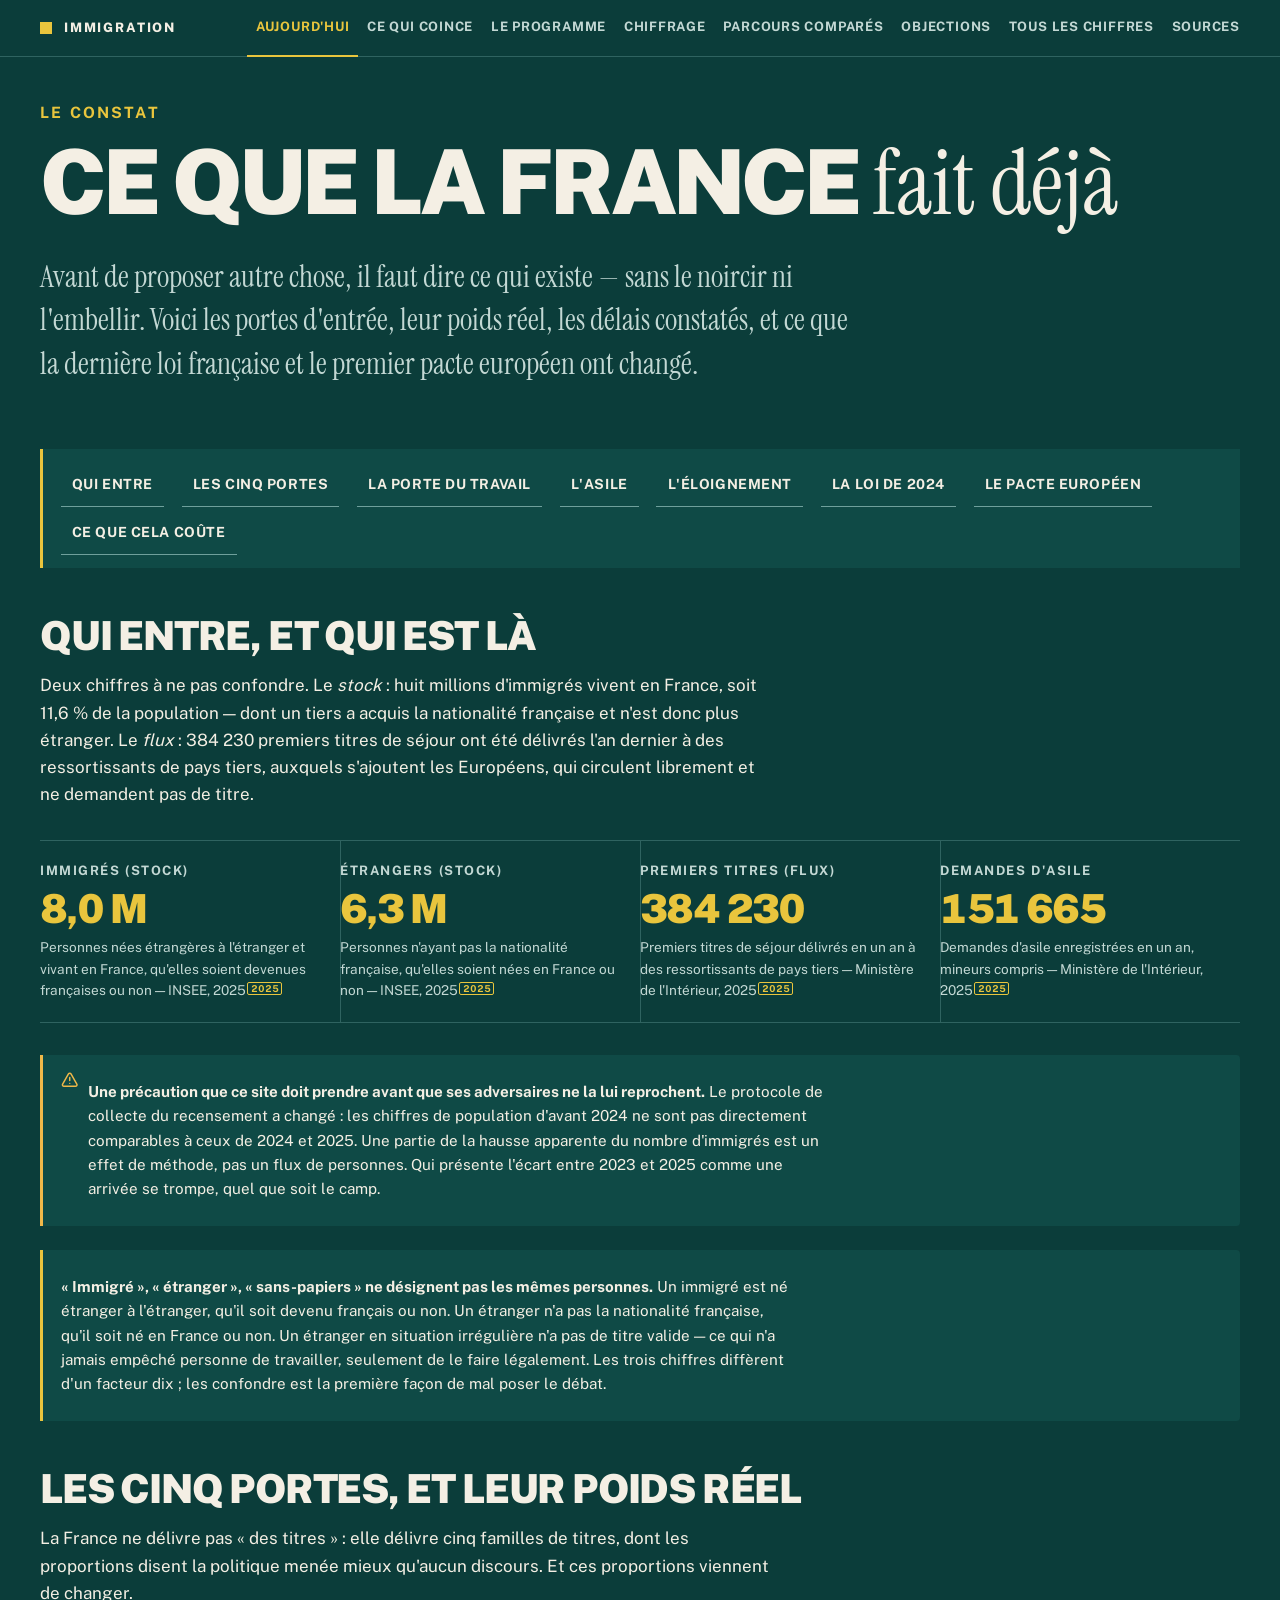
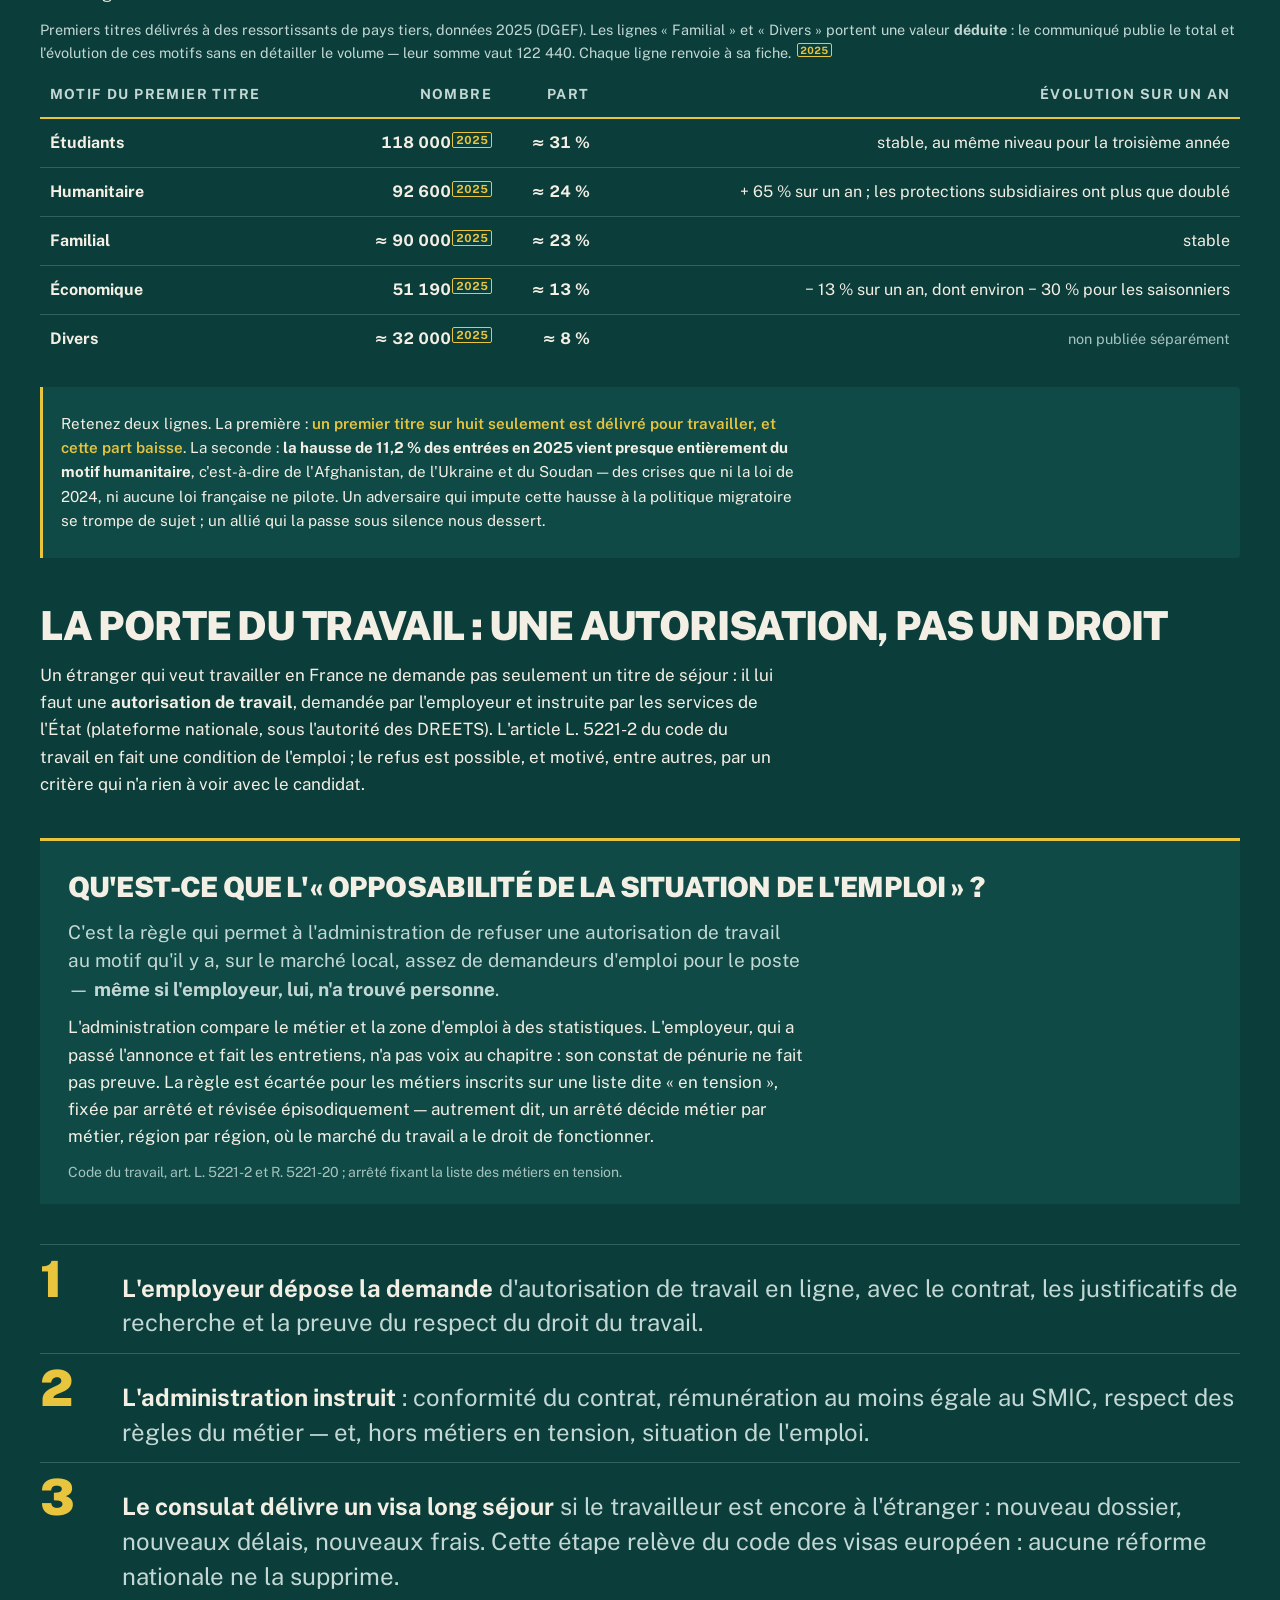
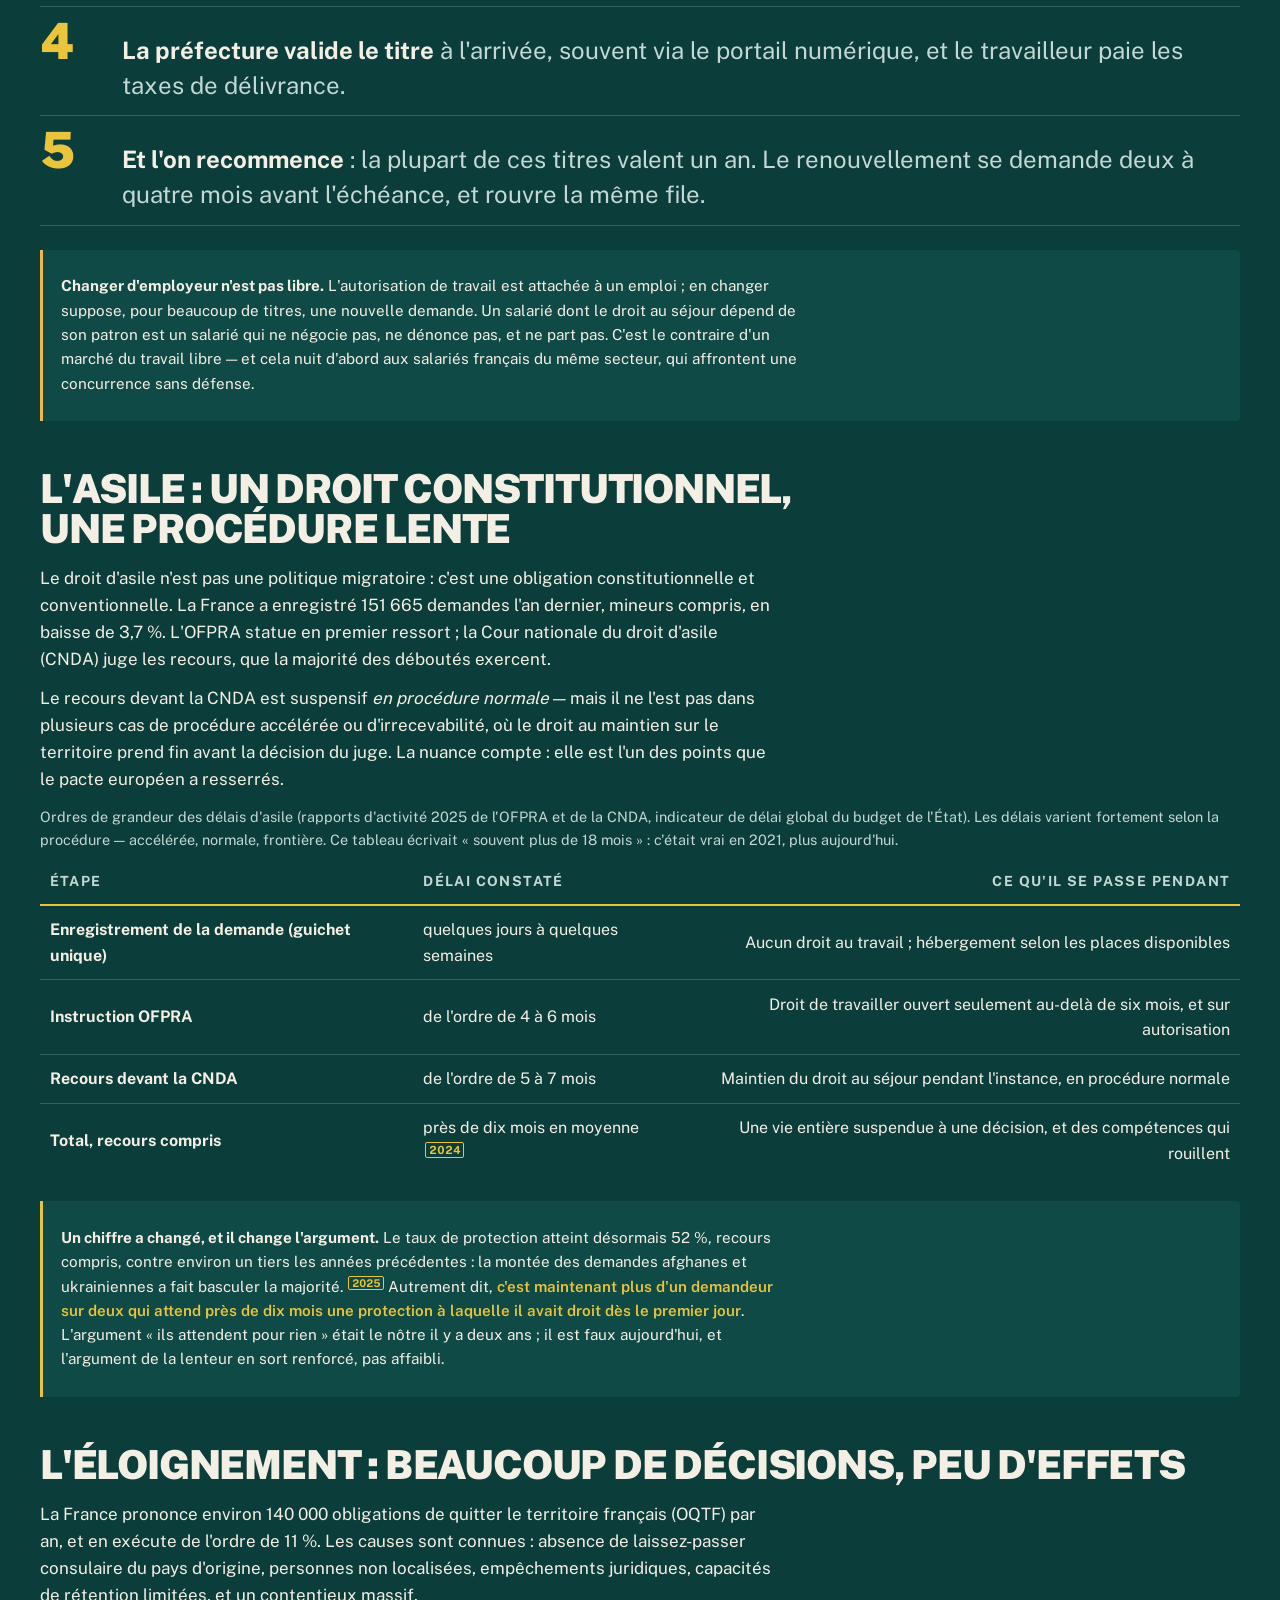
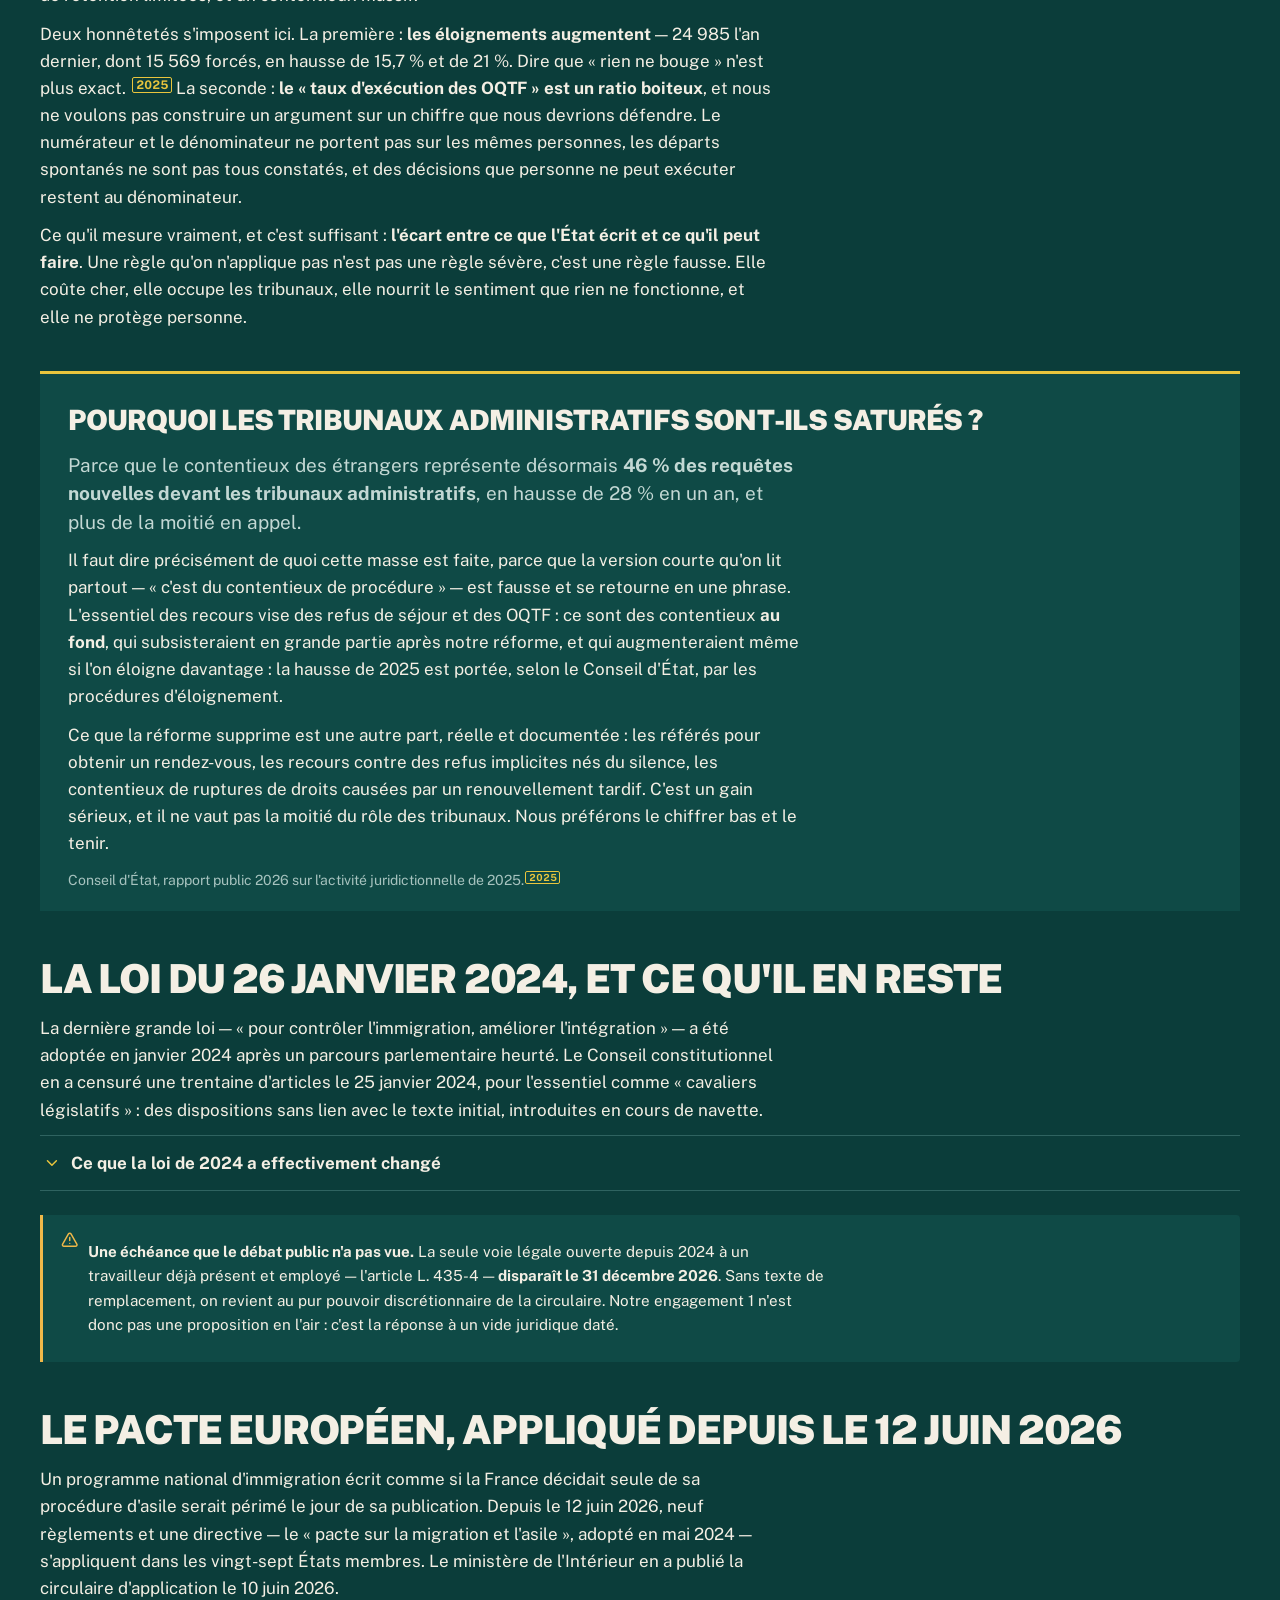
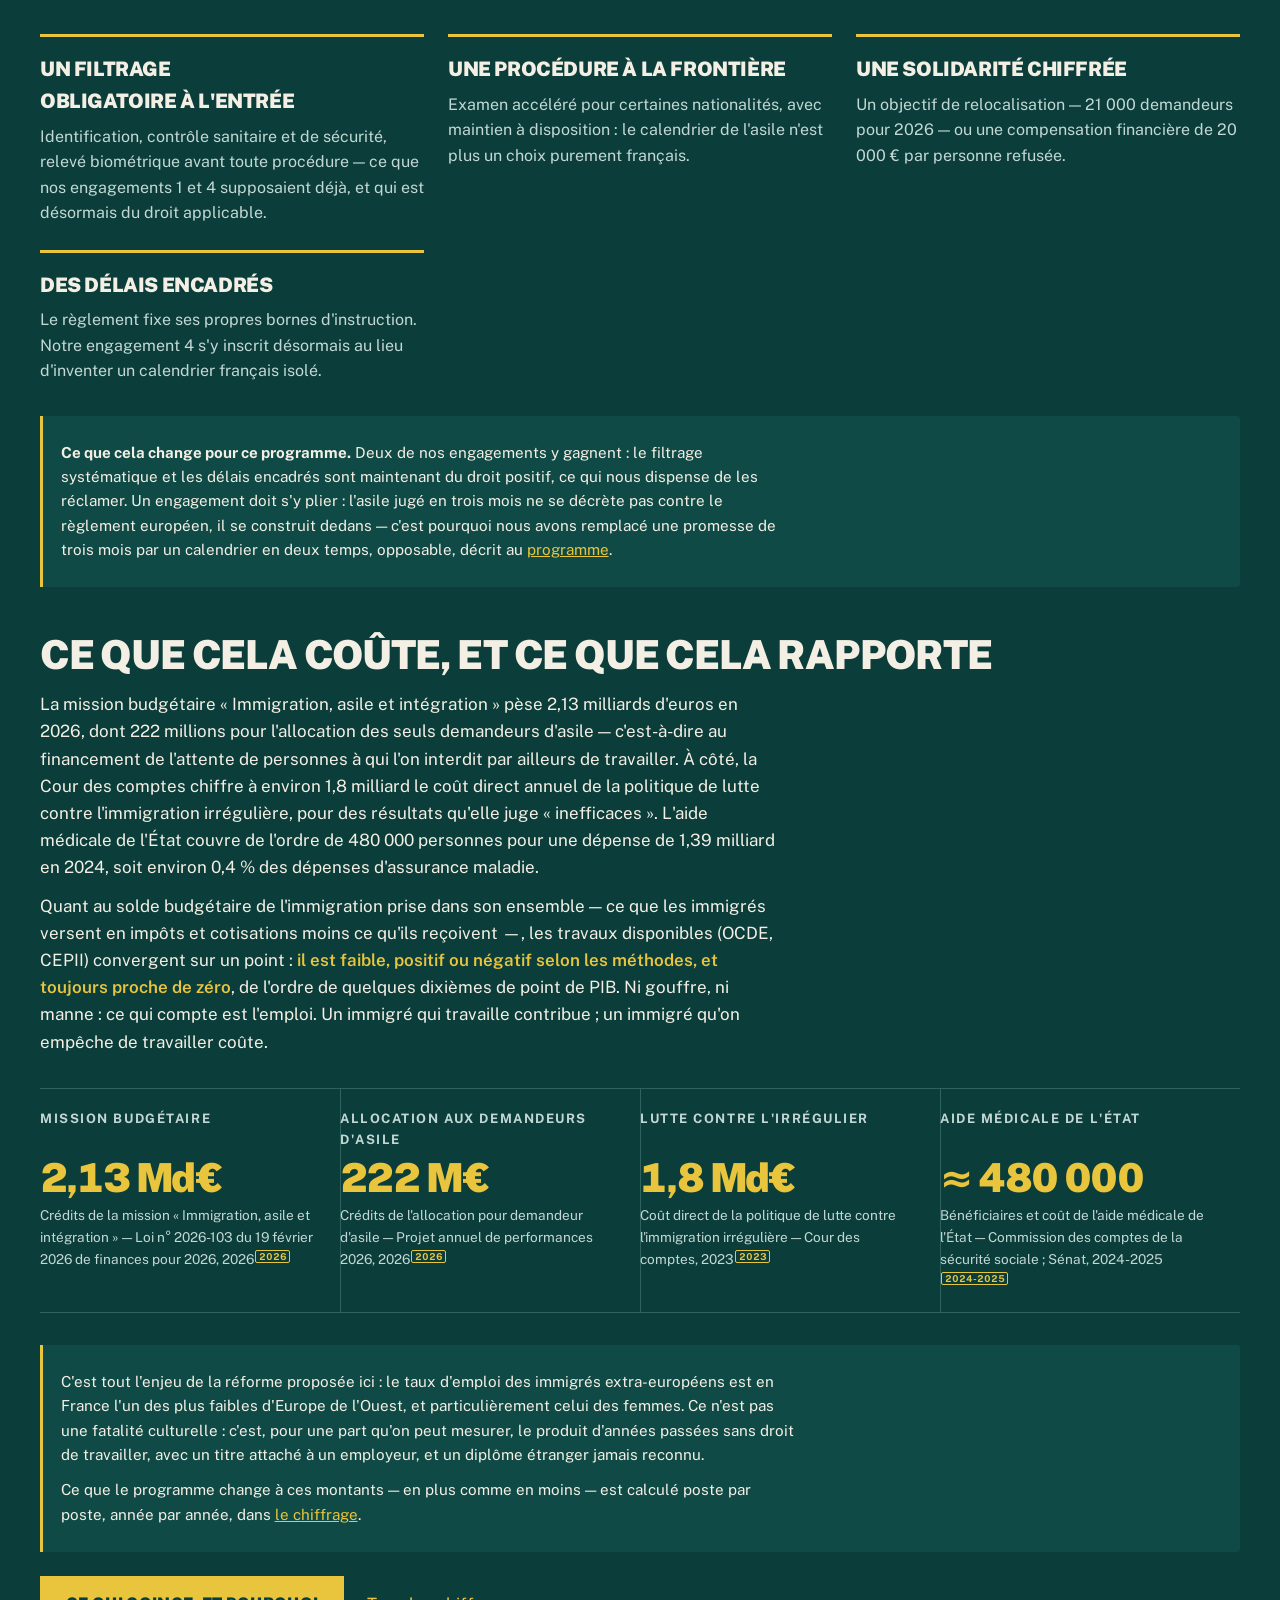
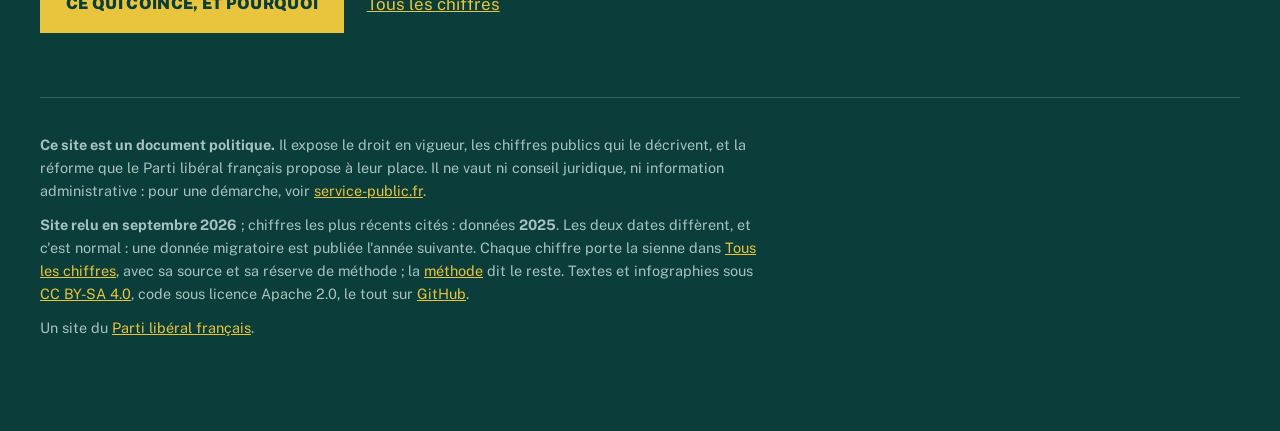
==== commit 4b15cc3c: "Chiffrage calculé : les plus et les moins du programme, face à aujourd'hui Le chiffrage était un tab" ====
--- a/aujourdhui.html
+++ b/aujourdhui.html
@@ -20,7 +20,7 @@
 <a class="evitement" href="#contenu">Aller au contenu</a>
 <header class="bandeau"><div class="interieur">
   <p class="nom"><a href="index.html"><svg class="icone" xmlns="http://www.w3.org/2000/svg" viewBox="0 0 24 24" fill="none" stroke="currentColor" stroke-width="2" stroke-linecap="round" stroke-linejoin="round" aria-hidden="true" focusable="false"><path d="M16 7h6v6"/><path d="m22 7-8.5 8.5-5-5L2 17"/></svg><span>Immigration</span></a></p>
-  <nav aria-label="Navigation principale"><span class="groupe"><span class="etiquette">Le constat</span><span class="liens"><a href="aujourdhui.html" aria-current="page">Aujourd&#x27;hui</a><a href="blocages.html">Ce qui coince</a></span></span><span class="groupe"><span class="etiquette">La proposition</span><span class="liens"><a href="programme.html">Le programme</a><a href="parcours.html">Parcours comparés</a></span></span><span class="groupe"><span class="etiquette">Pour aller plus loin</span><span class="liens"><a href="objections.html">Objections</a><a href="chiffres.html">Tous les chiffres</a><a href="sources.html">Sources</a></span></span></nav>
+  <nav aria-label="Navigation principale"><span class="groupe"><span class="etiquette">Le constat</span><span class="liens"><a href="aujourdhui.html" aria-current="page">Aujourd&#x27;hui</a><a href="blocages.html">Ce qui coince</a></span></span><span class="groupe"><span class="etiquette">La proposition</span><span class="liens"><a href="programme.html">Le programme</a><a href="chiffrage.html">Chiffrage</a><a href="parcours.html">Parcours comparés</a></span></span><span class="groupe"><span class="etiquette">Pour aller plus loin</span><span class="liens"><a href="objections.html">Objections</a><a href="chiffres.html">Tous les chiffres</a><a href="sources.html">Sources</a></span></span></nav>
 </div></header>
 <main id="contenu" tabindex="-1">
 <div class="affiche"><p class="surtitre">Le constat</p><h1>Ce que la France <span class="serif">fait déjà</span></h1><p class="chapeau">Avant de proposer autre chose, il faut dire ce qui existe — sans le noircir ni l'embellir. Voici les portes d'entrée, leur poids réel, les délais constatés, et ce que la dernière loi française et le premier pacte européen ont changé.</p></div><nav class="plan" aria-label="Dans cette page"><p class="etiquette">Dans cette page</p><ol><li><a href="#qui-entre">Qui entre</a></li><li><a href="#portes">Les cinq portes</a></li><li><a href="#travail">La porte du travail</a></li><li><a href="#asile">L&#x27;asile</a></li><li><a href="#eloignement">L&#x27;éloignement</a></li><li><a href="#loi-2024">La loi de 2024</a></li><li><a href="#pacte">Le pacte européen</a></li><li><a href="#cout">Ce que cela coûte</a></li></ol></nav>
@@ -56,7 +56,7 @@
 d'irrecevabilité, où le droit au maintien sur le territoire prend fin avant la
 décision du juge. La nuance compte : elle est l'un des points que le pacte
 européen a resserrés.</p>
-<div class="defilant"><table><caption>Ordres de grandeur des délais d'asile (rapports d'activité OFPRA et CNDA, Cour des comptes). Les délais varient fortement selon la procédure — accélérée, normale, frontière.</caption><thead><tr><th scope="col" class="long">Étape</th><th scope="col" class="texte">Délai constaté</th><th scope="col" class="long">Ce qu'il se passe pendant</th></tr></thead><tbody><tr><th scope="row" class="long">Enregistrement de la demande (guichet unique)</th><td class="texte">quelques jours à quelques semaines</td><td class="long">Aucun droit au travail ; hébergement selon les places disponibles</td></tr><tr><th scope="row" class="long">Instruction OFPRA</th><td class="texte">de l'ordre de 4 à 6 mois</td><td class="long">Droit de travailler ouvert seulement au-delà de six mois, et sur autorisation</td></tr><tr><th scope="row" class="long">Recours devant la CNDA</th><td class="texte">de l'ordre de 6 à 12 mois</td><td class="long">Maintien du droit au séjour pendant l'instance, en procédure normale</td></tr><tr><th scope="row" class="long">Total, recours compris</th><td class="texte">souvent plus de 18 mois</td><td class="long">Une vie entière suspendue à une décision, et des compétences qui rouillent</td></tr></tbody></table></div><div class="note"><p><strong>Un chiffre a changé, et il change l'argument.</strong> Le taux de protection atteint désormais 52 %, recours compris, contre environ un tiers les années précédentes : la montée des demandes afghanes et ukrainiennes a fait basculer la majorité. <a class="renvoi" href="chiffres.html#c-asile-protection" title="Taux de protection, recours devant la CNDA compris — Ministère de l&#x27;Intérieur, DGEF/DSED, « L&#x27;essentiel de l&#x27;immigration » — données 2025, données 2025"><span class="hors-ecran">Source du chiffre, année des données : </span>2025</a> Autrement dit, <strong class="cle-texte">c'est maintenant plus d'un demandeur sur deux qui attend dix-huit mois une protection à laquelle il avait droit dès le premier jour</strong>. L'argument « ils attendent pour rien » était le nôtre il y a deux ans ; il est faux aujourd'hui, et l'argument de la lenteur en sort renforcé, pas affaibli.</p></div>
+<div class="defilant"><table><caption>Ordres de grandeur des délais d'asile (rapports d'activité 2025 de l'OFPRA et de la CNDA, indicateur de délai global du budget de l'État). Les délais varient fortement selon la procédure — accélérée, normale, frontière. Ce tableau écrivait « souvent plus de 18 mois » : c'était vrai en 2021, plus aujourd'hui.</caption><thead><tr><th scope="col" class="long">Étape</th><th scope="col" class="texte">Délai constaté</th><th scope="col" class="long">Ce qu'il se passe pendant</th></tr></thead><tbody><tr><th scope="row" class="long">Enregistrement de la demande (guichet unique)</th><td class="texte">quelques jours à quelques semaines</td><td class="long">Aucun droit au travail ; hébergement selon les places disponibles</td></tr><tr><th scope="row" class="long">Instruction OFPRA</th><td class="texte">de l'ordre de 4 à 6 mois</td><td class="long">Droit de travailler ouvert seulement au-delà de six mois, et sur autorisation</td></tr><tr><th scope="row" class="long">Recours devant la CNDA</th><td class="texte">de l'ordre de 5 à 7 mois</td><td class="long">Maintien du droit au séjour pendant l'instance, en procédure normale</td></tr><tr><th scope="row" class="long">Total, recours compris</th><td class="texte">près de dix mois en moyenne<a class="renvoi" href="chiffres.html#c-delai-asile" title="Délai global moyen d&#x27;une demande d&#x27;asile, de sa présentation à la décision définitive, recours compris — Projet annuel de performances 2026, mission « Immigration, asile et intégration », indicateur 1.1, données 2024"><span class="hors-ecran">Source du chiffre, année des données : </span>2024</a></td><td class="long">Une vie entière suspendue à une décision, et des compétences qui rouillent</td></tr></tbody></table></div><div class="note"><p><strong>Un chiffre a changé, et il change l'argument.</strong> Le taux de protection atteint désormais 52 %, recours compris, contre environ un tiers les années précédentes : la montée des demandes afghanes et ukrainiennes a fait basculer la majorité. <a class="renvoi" href="chiffres.html#c-asile-protection" title="Taux de protection, recours devant la CNDA compris — Ministère de l&#x27;Intérieur, DGEF/DSED, « L&#x27;essentiel de l&#x27;immigration » — données 2025, données 2025"><span class="hors-ecran">Source du chiffre, année des données : </span>2025</a> Autrement dit, <strong class="cle-texte">c'est maintenant plus d'un demandeur sur deux qui attend près de dix mois une protection à laquelle il avait droit dès le premier jour</strong>. L'argument « ils attendent pour rien » était le nôtre il y a deux ans ; il est faux aujourd'hui, et l'argument de la lenteur en sort renforcé, pas affaibli.</p></div>
 <h2 id="eloignement">L'éloignement : beaucoup de décisions, peu d'effets</h2>
 <p>La France prononce environ 140 000 obligations de quitter le territoire
 français (OQTF) par an, et en exécute de l'ordre de 11 %. Les causes sont
@@ -76,7 +76,7 @@
 n'est pas une règle sévère, c'est une règle fausse. Elle coûte cher, elle
 occupe les tribunaux, elle nourrit le sentiment que rien ne fonctionne, et elle
 ne protège personne.</p>
-<section class="cle" id="contentieux"><h3>Pourquoi les tribunaux administratifs sont-ils saturés ?</h3><p class="reponse">Parce que le contentieux des étrangers représente désormais <strong>près de la moitié des requêtes nouvelles devant les tribunaux administratifs</strong>, en hausse de 9 % en un an, et environ autant en appel.</p><p>Il faut dire précisément de quoi cette masse est faite, parce que la version courte qu'on lit partout — « c'est du contentieux de procédure » — est fausse et se retourne en une phrase. L'essentiel des recours vise des refus de séjour et des OQTF : ce sont des contentieux <strong>au fond</strong>, qui subsisteraient en grande partie après notre réforme, et qui augmenteraient même si l'on éloigne davantage.</p><p>Ce que la réforme supprime est une autre part, réelle et documentée : les référés pour obtenir un rendez-vous, les recours contre des refus implicites nés du silence, les contentieux de ruptures de droits causées par un renouvellement tardif. C'est un gain sérieux, et il ne vaut pas la moitié du rôle des tribunaux. Nous préférons le chiffrer bas et le tenir.</p><p class="source">Conseil d'État, rapport public 2025 sur l'activité juridictionnelle.<a class="renvoi" href="chiffres.html#c-contentieux-ta" title="Part du contentieux des étrangers dans les affaires nouvelles des tribunaux administratifs — Conseil d&#x27;État, rapport public 2025 — activité juridictionnelle, données 2024"><span class="hors-ecran">Source du chiffre, année des données : </span>2024</a></p></section>
+<section class="cle" id="contentieux"><h3>Pourquoi les tribunaux administratifs sont-ils saturés ?</h3><p class="reponse">Parce que le contentieux des étrangers représente désormais <strong>46 % des requêtes nouvelles devant les tribunaux administratifs</strong>, en hausse de 28 % en un an, et plus de la moitié en appel.</p><p>Il faut dire précisément de quoi cette masse est faite, parce que la version courte qu'on lit partout — « c'est du contentieux de procédure » — est fausse et se retourne en une phrase. L'essentiel des recours vise des refus de séjour et des OQTF : ce sont des contentieux <strong>au fond</strong>, qui subsisteraient en grande partie après notre réforme, et qui augmenteraient même si l'on éloigne davantage : la hausse de 2025 est portée, selon le Conseil d'État, par les procédures d'éloignement.</p><p>Ce que la réforme supprime est une autre part, réelle et documentée : les référés pour obtenir un rendez-vous, les recours contre des refus implicites nés du silence, les contentieux de ruptures de droits causées par un renouvellement tardif. C'est un gain sérieux, et il ne vaut pas la moitié du rôle des tribunaux. Nous préférons le chiffrer bas et le tenir.</p><p class="source">Conseil d'État, rapport public 2026 sur l'activité juridictionnelle de 2025.<a class="renvoi" href="chiffres.html#c-contentieux-ta" title="Contentieux des étrangers devant les tribunaux administratifs : affaires nouvelles, et leur part du total — Conseil d&#x27;État, rapport public 2026 — activité juridictionnelle de 2025, données 2025"><span class="hors-ecran">Source du chiffre, année des données : </span>2025</a></p></section>
 <h2 id="loi-2024">La loi du 26 janvier 2024, et ce qu'il en reste</h2>
 <p>La dernière grande loi — « pour contrôler l'immigration, améliorer
 l'intégration » — a été adoptée en janvier 2024 après un parcours
@@ -94,10 +94,10 @@
 le 10 juin 2026.</p>
 <div class="points"><div class="point"><h3>Un filtrage obligatoire à l&#x27;entrée</h3><p>Identification, contrôle sanitaire et de sécurité, relevé biométrique avant toute procédure — ce que nos engagements 1 et 4 supposaient déjà, et qui est désormais du droit applicable.</p></div><div class="point"><h3>Une procédure à la frontière</h3><p>Examen accéléré pour certaines nationalités, avec maintien à disposition : le calendrier de l'asile n'est plus un choix purement français.</p></div><div class="point"><h3>Une solidarité chiffrée</h3><p>Un objectif de relocalisation — 21 000 demandeurs pour 2026 — ou une compensation financière de 20 000 € par personne refusée.</p></div><div class="point"><h3>Des délais encadrés</h3><p>Le règlement fixe ses propres bornes d'instruction. Notre engagement 4 s'y inscrit désormais au lieu d'inventer un calendrier français isolé.</p></div></div><div class="note"><p><strong>Ce que cela change pour ce programme.</strong> Deux de nos engagements y gagnent : le filtrage systématique et les délais encadrés sont maintenant du droit positif, ce qui nous dispense de les réclamer. Un engagement doit s'y plier : l'asile jugé en trois mois ne se décrète pas contre le règlement européen, il se construit dedans — c'est pourquoi nous avons remplacé une promesse de trois mois par un calendrier en deux temps, opposable, décrit au <a href="programme.html#quatre">programme</a>.</p></div>
 <h2 id="cout">Ce que cela coûte, et ce que cela rapporte</h2>
-<p>La mission budgétaire « Immigration, asile et intégration » pèse 2,16
-milliards d'euros en 2026, dont 299 millions pour la seule allocation versée
-aux demandeurs d'asile — c'est-à-dire au financement de l'attente de personnes
-à qui l'on interdit par ailleurs de travailler. À côté, la Cour des comptes
+<p>La mission budgétaire « Immigration, asile et intégration » pèse 2,13
+milliards d'euros en 2026, dont 222 millions pour l'allocation des seuls
+demandeurs d'asile — c'est-à-dire au financement de l'attente de personnes à
+qui l'on interdit par ailleurs de travailler. À côté, la Cour des comptes
 chiffre à environ 1,8 milliard le coût direct annuel de la politique de lutte
 contre l'immigration irrégulière, pour des résultats qu'elle juge
 « inefficaces ». L'aide médicale de l'État couvre de l'ordre de 480 000
@@ -110,7 +110,7 @@
 toujours proche de zéro</strong>, de l'ordre de quelques dixièmes de point de
 PIB. Ni gouffre, ni manne : ce qui compte est l'emploi. Un immigré qui
 travaille contribue ; un immigré qu'on empêche de travailler coûte.</p>
-<div class="fiches reperes"><div class="fiche"><div class="etiquette">Mission budgétaire</div><div class="valeur">2,16 Md€</div><div class="precision">Crédits de la mission « Immigration, asile et intégration » — Loi de finances pour 2026, 2026<a class="renvoi" href="chiffres.html#c-mission-budget" title="Crédits de la mission « Immigration, asile et intégration » — Loi de finances pour 2026, données 2026"><span class="hors-ecran">Source du chiffre, année des données : </span>2026</a></div></div><div class="fiche"><div class="etiquette">Allocation aux demandeurs d&#x27;asile</div><div class="valeur">299 M€</div><div class="precision">Crédits de l&#x27;allocation pour demandeur d&#x27;asile — Loi de finances pour 2026, 2026<a class="renvoi" href="chiffres.html#c-ada-credits" title="Crédits de l&#x27;allocation pour demandeur d&#x27;asile — Loi de finances pour 2026, données 2026"><span class="hors-ecran">Source du chiffre, année des données : </span>2026</a></div></div><div class="fiche"><div class="etiquette">Lutte contre l&#x27;irrégulier</div><div class="valeur">1,8 Md€</div><div class="precision">Coût direct de la politique de lutte contre l&#x27;immigration irrégulière — Cour des comptes, 2023<a class="renvoi" href="chiffres.html#c-irreguliere-cout" title="Coût direct de la politique de lutte contre l&#x27;immigration irrégulière — Cour des comptes, « La politique de lutte contre l&#x27;immigration irrégulière », rapport public thématique, données 2023"><span class="hors-ecran">Source du chiffre, année des données : </span>2023</a></div></div><div class="fiche"><div class="etiquette">Aide médicale de l&#x27;État</div><div class="valeur">≈ 480 000</div><div class="precision">Bénéficiaires et coût de l&#x27;aide médicale de l&#x27;État — Commission des comptes de la sécurité sociale ; Sénat, 2024-2025<a class="renvoi" href="chiffres.html#c-ame" title="Bénéficiaires et coût de l&#x27;aide médicale de l&#x27;État — Commission des comptes de la sécurité sociale ; Sénat, rapport d&#x27;information sur l&#x27;AME, données 2024-2025"><span class="hors-ecran">Source du chiffre, année des données : </span>2024-2025</a></div></div></div><div class="note"><p>C'est tout l'enjeu de la réforme proposée ici : le taux d'emploi des immigrés extra-européens est en France l'un des plus faibles d'Europe de l'Ouest, et particulièrement celui des femmes. Ce n'est pas une fatalité culturelle : c'est, pour une part qu'on peut mesurer, le produit d'années passées sans droit de travailler, avec un titre attaché à un employeur, et un diplôme étranger jamais reconnu.</p></div>
+<div class="fiches reperes"><div class="fiche"><div class="etiquette">Mission budgétaire</div><div class="valeur">2,13 Md€</div><div class="precision">Crédits de la mission « Immigration, asile et intégration » — Loi n° 2026-103 du 19 février 2026 de finances pour 2026, 2026<a class="renvoi" href="chiffres.html#c-mission-budget" title="Crédits de la mission « Immigration, asile et intégration » — Loi n° 2026-103 du 19 février 2026 de finances pour 2026, état B, données 2026"><span class="hors-ecran">Source du chiffre, année des données : </span>2026</a></div></div><div class="fiche"><div class="etiquette">Allocation aux demandeurs d&#x27;asile</div><div class="valeur">222 M€</div><div class="precision">Crédits de l&#x27;allocation pour demandeur d&#x27;asile — Projet annuel de performances 2026, 2026<a class="renvoi" href="chiffres.html#c-ada-credits" title="Crédits de l&#x27;allocation pour demandeur d&#x27;asile — Projet annuel de performances 2026, mission « Immigration, asile et intégration », données 2026"><span class="hors-ecran">Source du chiffre, année des données : </span>2026</a></div></div><div class="fiche"><div class="etiquette">Lutte contre l&#x27;irrégulier</div><div class="valeur">1,8 Md€</div><div class="precision">Coût direct de la politique de lutte contre l&#x27;immigration irrégulière — Cour des comptes, 2023<a class="renvoi" href="chiffres.html#c-irreguliere-cout" title="Coût direct de la politique de lutte contre l&#x27;immigration irrégulière — Cour des comptes, « La politique de lutte contre l&#x27;immigration irrégulière », rapport public thématique, données 2023"><span class="hors-ecran">Source du chiffre, année des données : </span>2023</a></div></div><div class="fiche"><div class="etiquette">Aide médicale de l&#x27;État</div><div class="valeur">≈ 480 000</div><div class="precision">Bénéficiaires et coût de l&#x27;aide médicale de l&#x27;État — Commission des comptes de la sécurité sociale ; Sénat, 2024-2025<a class="renvoi" href="chiffres.html#c-ame" title="Bénéficiaires et coût de l&#x27;aide médicale de l&#x27;État — Commission des comptes de la sécurité sociale ; Sénat, rapport d&#x27;information sur l&#x27;AME, données 2024-2025"><span class="hors-ecran">Source du chiffre, année des données : </span>2024-2025</a></div></div></div><div class="note"><p>C'est tout l'enjeu de la réforme proposée ici : le taux d'emploi des immigrés extra-européens est en France l'un des plus faibles d'Europe de l'Ouest, et particulièrement celui des femmes. Ce n'est pas une fatalité culturelle : c'est, pour une part qu'on peut mesurer, le produit d'années passées sans droit de travailler, avec un titre attaché à un employeur, et un diplôme étranger jamais reconnu.</p><p>Ce que le programme change à ces montants — en plus comme en moins — est calculé poste par poste, année par année, dans <a href="chiffrage.html">le chiffrage</a>.</p></div>
 <div class="actions">
   <a class="bouton" href="blocages.html">Ce qui coince, et pourquoi</a>
   <a href="chiffres.html">Tous les chiffres</a>
--- a/moteur/style.css
+++ b/moteur/style.css
@@ -1862,7 +1862,11 @@
    à sa fiche dans `chiffres.html`. Il doit se voir sans casser la ligne — un
    lecteur qui ne le cherche pas ne doit pas buter dessus, un lecteur qui
    conteste le chiffre doit le trouver du premier coup d'œil. */
+/* `position: relative` : le texte pour synthèse vocale qu'il porte est
+   positionné en absolu, et sans cela il s'échappait du tableau défilant qui le
+   contient et élargissait la page de quelques pixels sur téléphone. */
 .renvoi {
+  position: relative;
   font-size: 0.7em; font-weight: 700; font-variant-numeric: tabular-nums;
   vertical-align: 0.4em; margin-left: 0.15em; padding: 0 0.25em;
   text-decoration: none; border-bottom: none;
@@ -1945,3 +1949,72 @@
   background-image: repeating-linear-gradient(135deg,
     rgba(11, 61, 58, 0.55) 0 4px, transparent 4px 8px);
 }
+
+/* ==========================================================================
+   LE CHIFFRAGE : LES PLUS ET LES MOINS
+   --------------------------------------------------------------------------
+   Un montant se lit d'abord à son SIGNE, écrit en toutes lettres : « + » pour
+   ce que les finances publiques gagnent, « − » pour ce qu'elles perdent. La
+   pastille qui le précède redit ce signe à l'œil, dans les deux couleurs que
+   la charte réserve déjà à l'écart — le vert de ce qui reste, le rose de ce
+   qui manque. Elle ne le dit jamais seule : le signe est dans le texte, et
+   c'est lui que lit une synthèse vocale ou une impression en noir et blanc.
+   ========================================================================== */
+.montant { white-space: nowrap; font-variant-numeric: tabular-nums; }
+.montant::before {
+  content: ""; display: inline-block; width: 0.6rem; height: 0.6rem;
+  margin-right: 0.4rem; vertical-align: 0.05em; background: var(--texte-tres-doux);
+}
+/* Dans les chiffres d'ouverture, une fourchette est deux nombres : elle passe
+   à la ligne à « à » plutôt que de déborder sur la fiche voisine, et perd sa
+   pastille — le signe, écrit en or et en grand, se suffit. */
+.fiches.reperes .fiche .valeur:has(.montant) { font-size: clamp(1.5rem, 3vw, 2.1rem); }
+.fiches.reperes .montant { white-space: normal; }
+.fiches.reperes .montant::before { display: none; }
+.montant.plus::before { background: var(--reste); }
+.montant.moins::before { background: var(--manque); }
+/* Une fourchette qui passe par zéro n'est ni un gain ni une perte : elle dit
+   qu'on ne sait pas le signe, et sa pastille porte les deux couleurs. */
+.montant.incertain::before {
+  background: linear-gradient(90deg, var(--manque) 50%, var(--reste) 50%);
+}
+/* Le total d'un tableau : séparé des lignes qu'il additionne par le filet or
+   de l'en-tête, pour qu'on ne le lise pas comme une ligne de plus. */
+tfoot th, tfoot td {
+  border-top: 2px solid var(--or); border-bottom: none; font-weight: 700;
+}
+tfoot tr + tr :is(th, td) { border-top: 1px solid var(--trait); }
+tfoot th .dont { font-weight: 400; color: var(--texte-doux); padding-left: 1.2rem;
+                 display: inline-block; }
+/* Les fourchettes de l'année 5, engagement par engagement : une barre du
+   scénario prudent au scénario favorable. La part à gauche de zéro est peinte
+   dans la couleur de ce qui manque, la part à droite dans celle de ce qui
+   reste ; le montant, écrit en toutes lettres au bout de la barre, porte le
+   signe — la couleur ne le dit jamais seule. Comme la cascade de la charte,
+   la figure défile sur un téléphone au lieu de rétrécir. */
+.fourchettes { margin: 1.5rem 0 1.75rem; }
+.fourchettes .defilant { padding-bottom: 0.5rem; }
+.fourchettes svg { display: block; width: 100%; height: auto; }
+.fourchettes .grille { stroke: var(--trait); stroke-width: 1; }
+.fourchettes .axe { stroke: var(--trait-champ); stroke-width: 1.5; }
+.fourchettes .barre-moins { fill: var(--manque); }
+.fourchettes .barre-plus { fill: var(--reste); }
+.fourchettes .barre-nulle { fill: var(--texte-tres-doux); }
+.fourchettes .graduation {
+  fill: var(--texte-tres-doux); font-family: inherit; font-size: 12px;
+  font-weight: 600; font-variant-numeric: tabular-nums;
+}
+.fourchettes .etiquette { fill: var(--texte-doux); font-family: inherit; font-size: 13px; }
+.fourchettes .etiquette.total { fill: var(--texte); font-weight: 700; }
+.fourchettes .valeur {
+  fill: var(--texte); font-family: inherit; font-size: 13px; font-weight: 700;
+  font-variant-numeric: tabular-nums;
+  paint-order: stroke; stroke: var(--fond); stroke-width: 4px; stroke-linejoin: round;
+}
+.fourchettes figcaption { margin-top: 0.25rem; }
+@media (max-width: 34rem) {
+  .fourchettes svg { min-width: 40rem; }
+}
+@media print {
+  .fourchettes .barre-moins, .fourchettes .barre-plus { stroke: #000; stroke-width: 0.5; }
+}
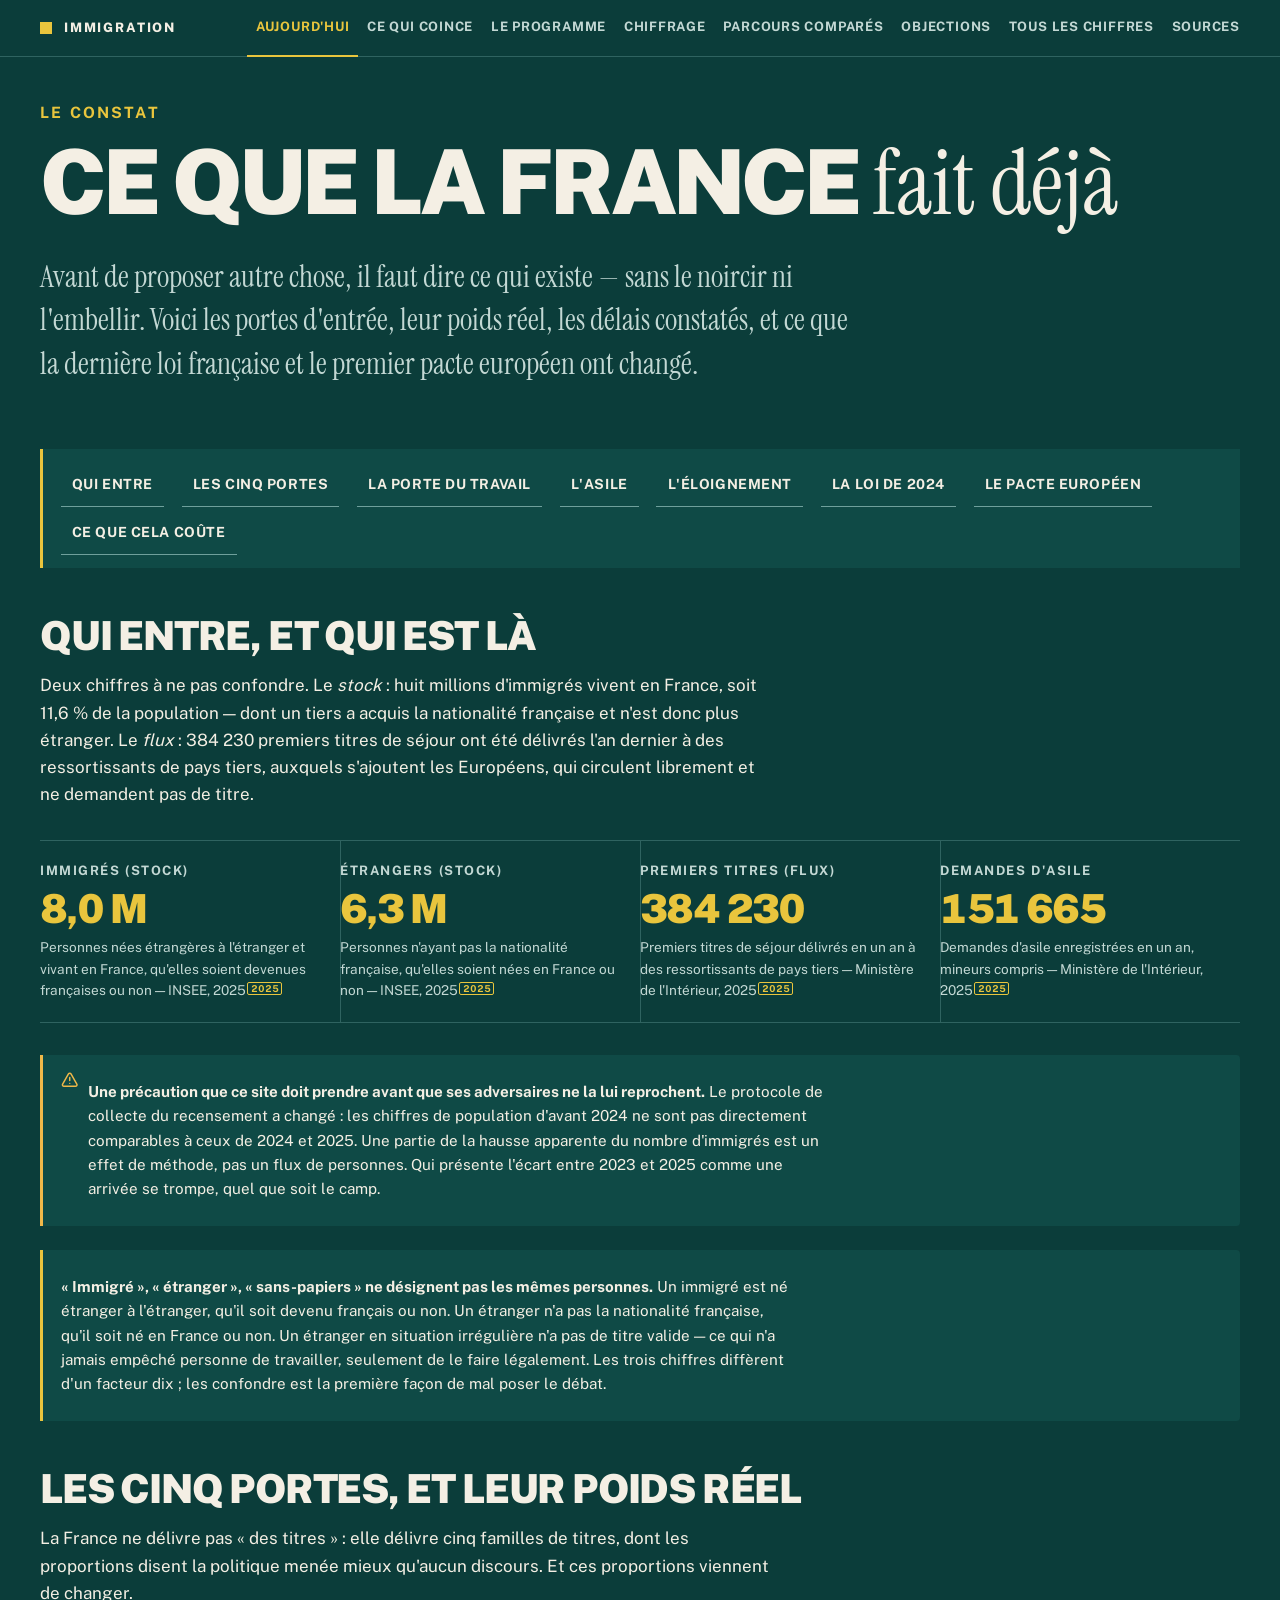
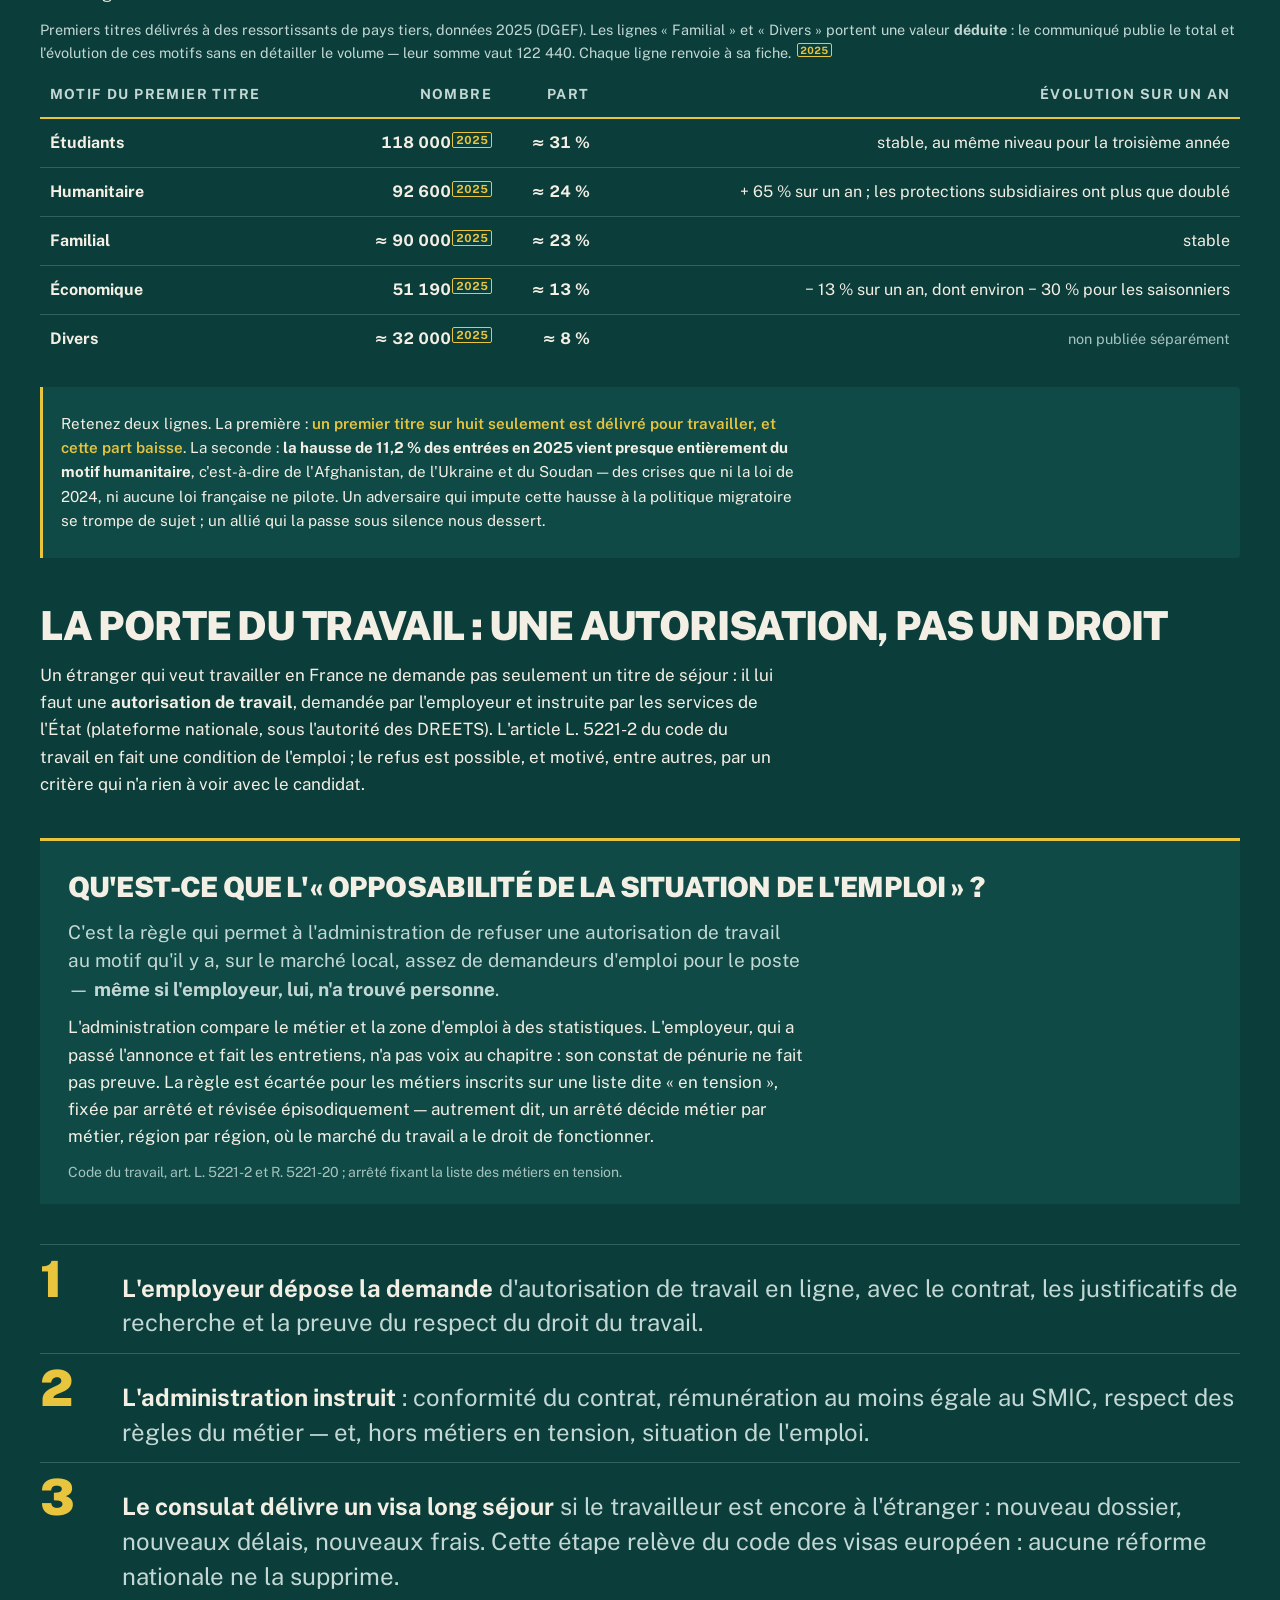
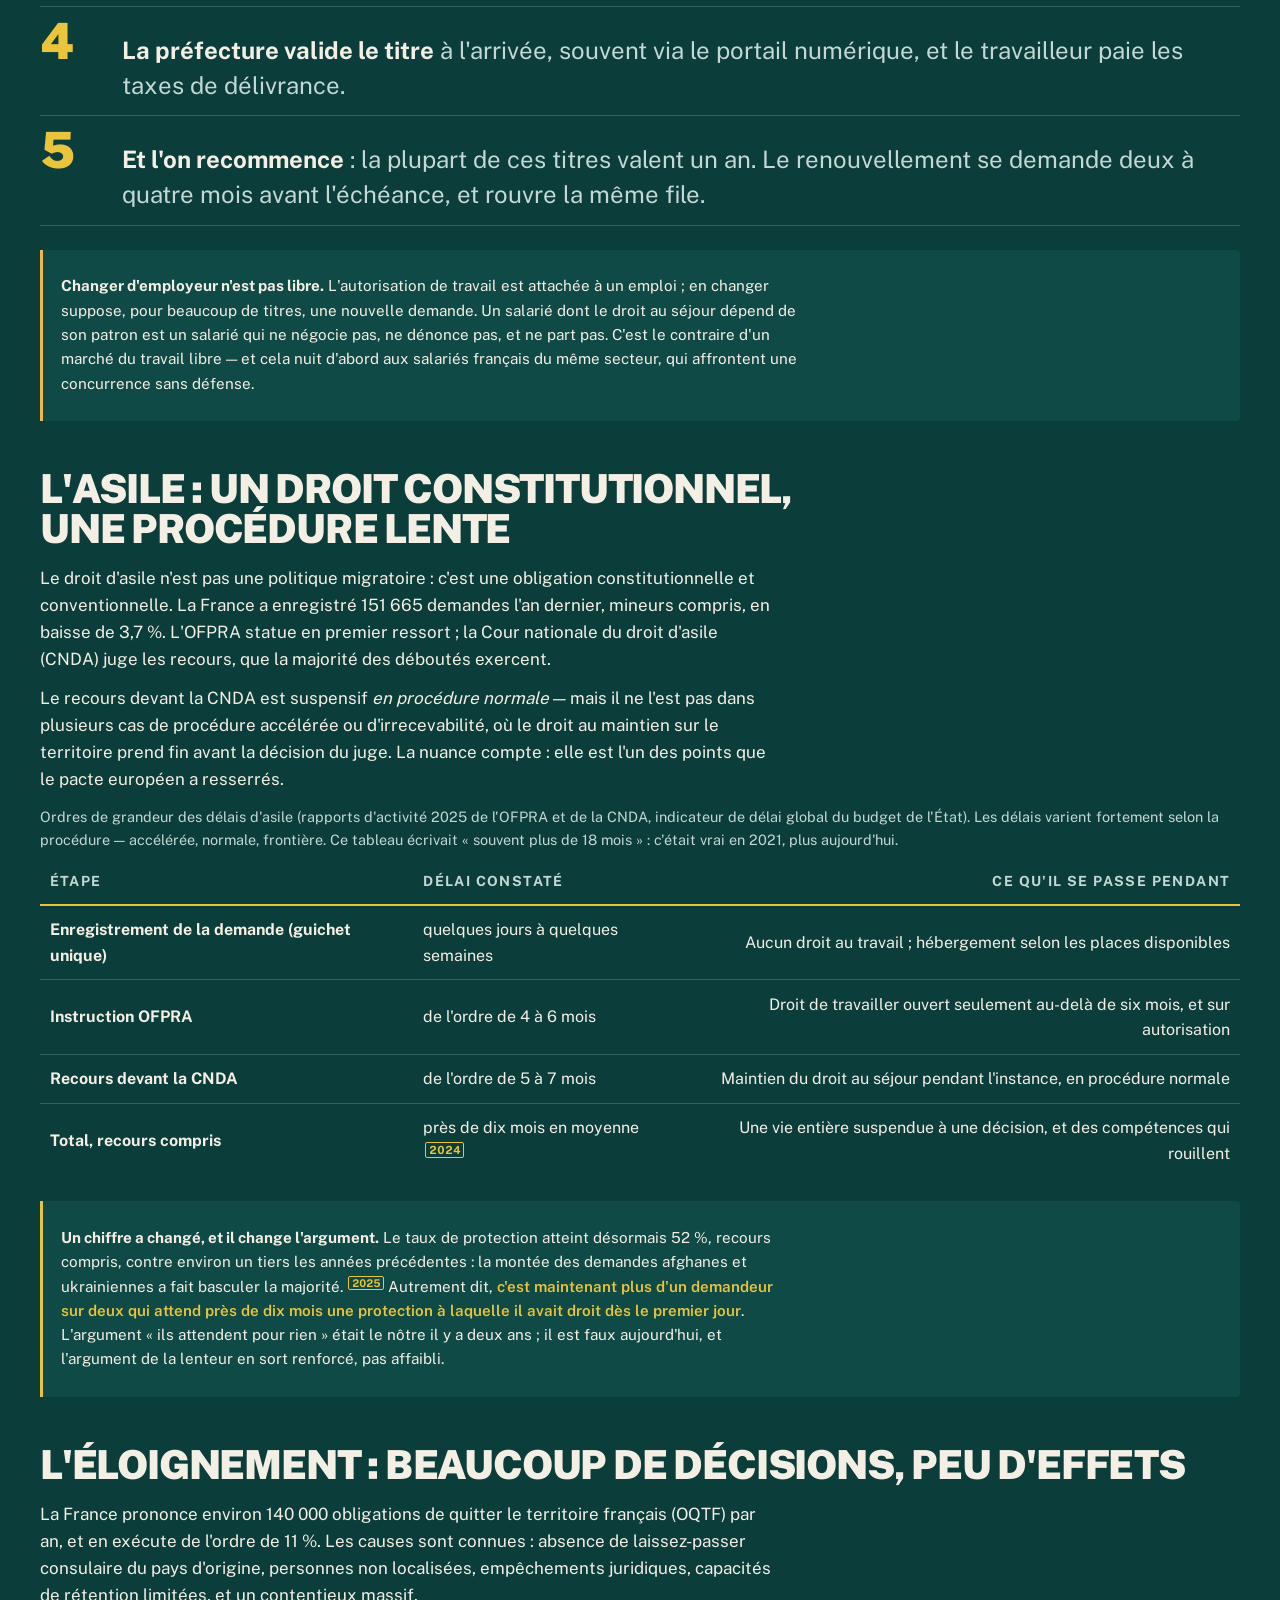
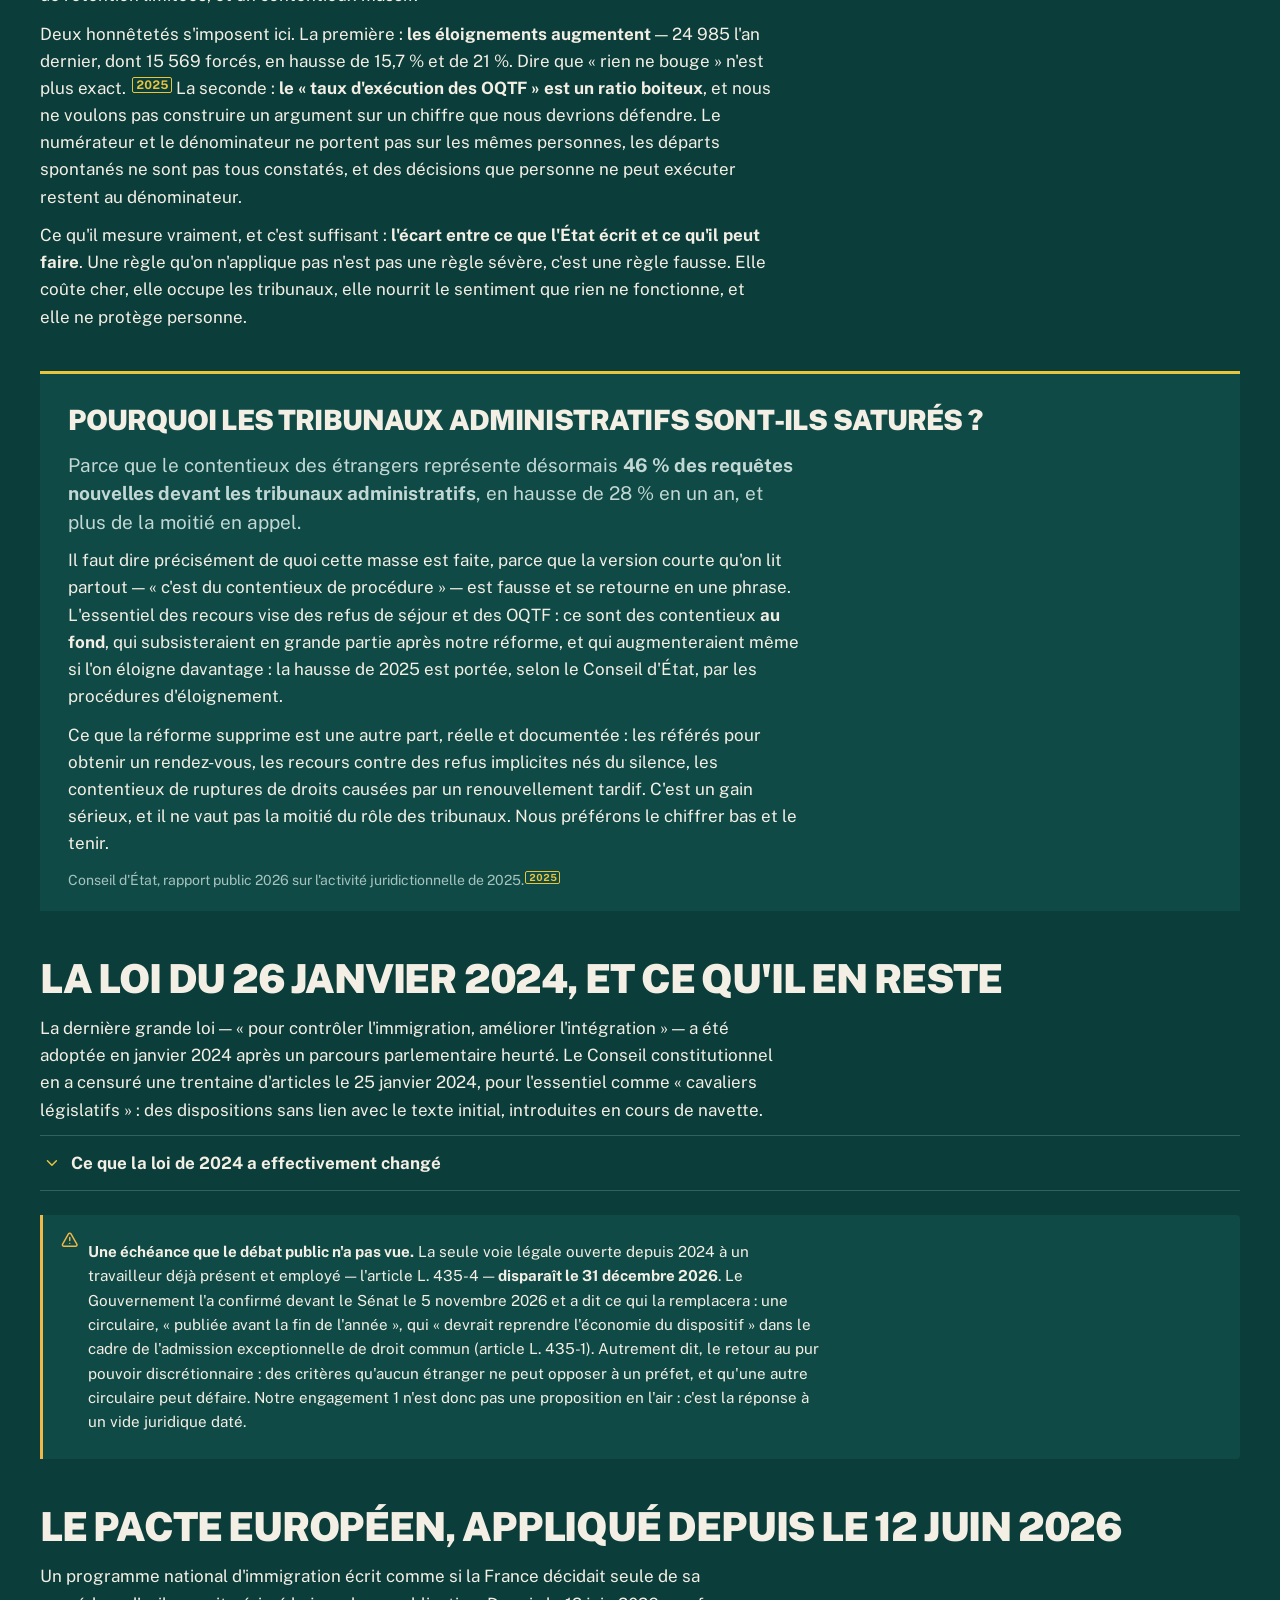
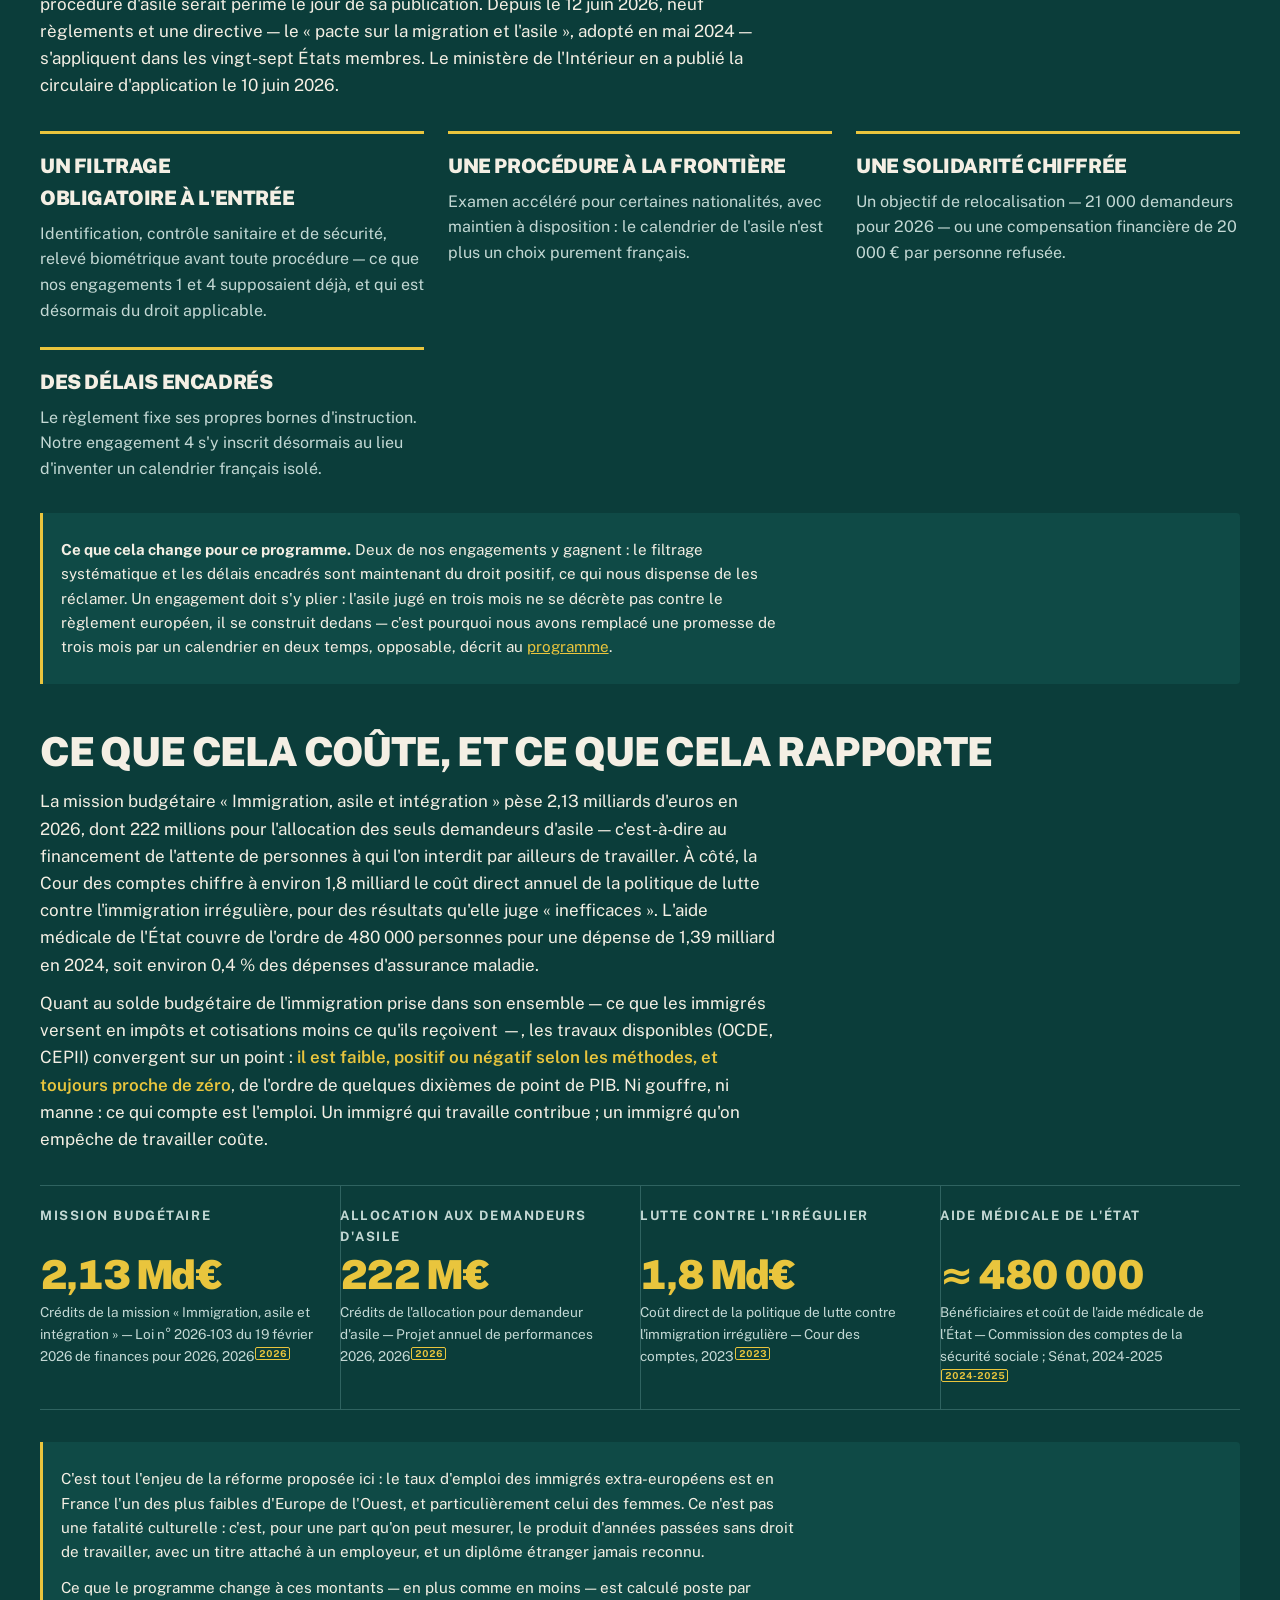
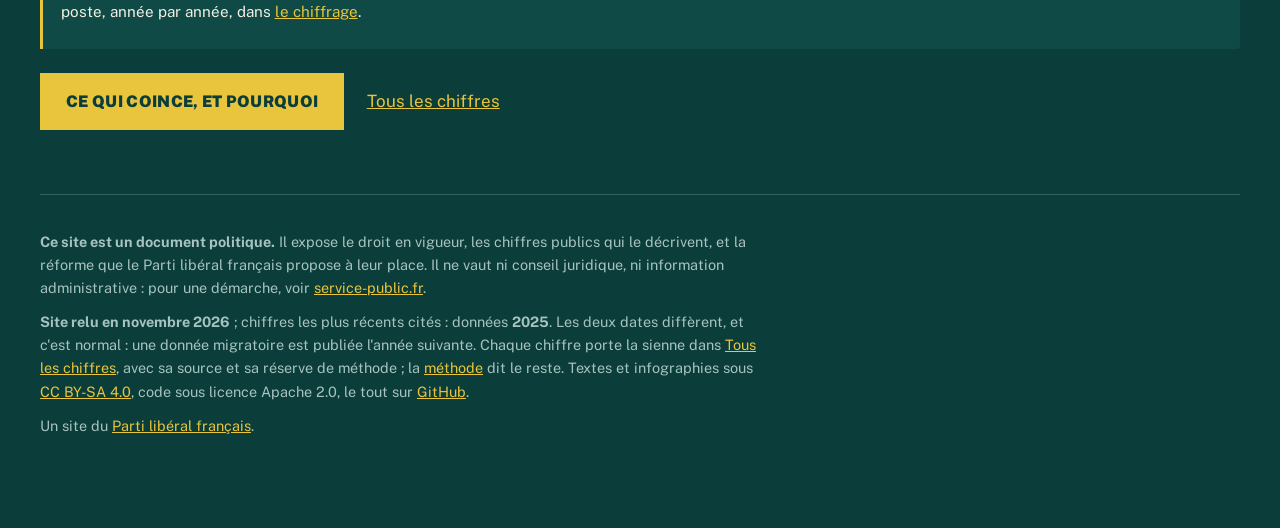
==== commit a3c4165b: "Relecture de novembre 2026 : la fin de l'article L. 435-4, le PLF 2027 L'article L. 435-4 expire le " ====
--- a/aujourdhui.html
+++ b/aujourdhui.html
@@ -84,7 +84,7 @@
 d'articles le 25 janvier 2024, pour l'essentiel comme « cavaliers
 législatifs » : des dispositions sans lien avec le texte initial, introduites
 en cours de navette.</p>
-<details class="section"><summary><svg class="icone" xmlns="http://www.w3.org/2000/svg" viewBox="0 0 24 24" fill="none" stroke="currentColor" stroke-width="2" stroke-linecap="round" stroke-linejoin="round" aria-hidden="true" focusable="false"><path d="m6 9 6 6 6-6"/></svg>Ce que la loi de 2024 a effectivement changé</summary><div class="dedans"><ul class="serree"><li><strong>Régularisation par le travail dans les métiers en tension</strong> : l'article L. 435-4 du CESEDA, voie d'admission exceptionnelle pour un salarié justifiant de douze mois de travail dans ces métiers sur vingt-quatre et de trois ans de présence. <strong>Ce dispositif est expérimental et expire le 31 décembre 2026</strong> : aucune loi ne l'a prorogé à ce jour.</li><li><strong>Condition de langue</strong> renforcée pour la délivrance de certaines cartes pluriannuelles et pour la carte de résident.</li><li><strong>Carte « talent »</strong> : le passeport talent est réorganisé et renommé, avec une mention pour les professions médicales.</li><li><strong>Éloignement</strong> : élargissement des cas où une OQTF peut être prononcée, et durcissement pour les étrangers condamnés.</li><li><strong>Amende pour emploi d'étranger sans titre</strong> et sanctions des marchands de sommeil.</li></ul><h4>Et ce que le Conseil constitutionnel a censuré</h4><p>Notamment : les quotas migratoires pluriannuels votés par le Parlement, le durcissement du regroupement familial, la caution demandée aux étudiants étrangers, le délai de carence pour certaines prestations sociales, et le durcissement de l'accès à la nationalité pour les personnes nées en France. La plupart l'ont été pour un motif de procédure — l'absence de lien avec le texte déposé —, et non sur le fond.</p><p class="discret">Décision n° 2023-863 DC du 25 janvier 2024.</p></div></details><div class="note avertissement"><svg class="icone" xmlns="http://www.w3.org/2000/svg" viewBox="0 0 24 24" fill="none" stroke="currentColor" stroke-width="2" stroke-linecap="round" stroke-linejoin="round" role="img"><title>Attention</title><path d="m21.73 18-8-14a2 2 0 0 0-3.48 0l-8 14A2 2 0 0 0 4 21h16a2 2 0 0 0 1.73-3"/><path d="M12 9v4"/><path d="M12 17h.01"/></svg><div><p><strong>Une échéance que le débat public n'a pas vue.</strong> La seule voie légale ouverte depuis 2024 à un travailleur déjà présent et employé — l'article L. 435-4 — <strong>disparaît le 31 décembre 2026</strong>. Sans texte de remplacement, on revient au pur pouvoir discrétionnaire de la circulaire. Notre engagement 1 n'est donc pas une proposition en l'air : c'est la réponse à un vide juridique daté.</p></div></div>
+<details class="section"><summary><svg class="icone" xmlns="http://www.w3.org/2000/svg" viewBox="0 0 24 24" fill="none" stroke="currentColor" stroke-width="2" stroke-linecap="round" stroke-linejoin="round" aria-hidden="true" focusable="false"><path d="m6 9 6 6 6-6"/></svg>Ce que la loi de 2024 a effectivement changé</summary><div class="dedans"><ul class="serree"><li><strong>Régularisation par le travail dans les métiers en tension</strong> : l'article L. 435-4 du CESEDA, voie d'admission exceptionnelle pour un salarié justifiant de douze mois de travail dans ces métiers sur vingt-quatre et de trois ans de présence. <strong>Ce dispositif est temporaire et expire le 31 décembre 2026</strong> (loi du 26 janvier 2024, art. 27, III) : aucune loi ne l'a prorogé, et le Sénat a rejeté le 5 novembre 2026 une proposition de loi qui en aurait fait un titre de plein droit.</li><li><strong>Condition de langue</strong> renforcée pour la délivrance de certaines cartes pluriannuelles et pour la carte de résident.</li><li><strong>Carte « talent »</strong> : le passeport talent est réorganisé et renommé, avec une mention pour les professions médicales.</li><li><strong>Éloignement</strong> : élargissement des cas où une OQTF peut être prononcée, et durcissement pour les étrangers condamnés.</li><li><strong>Amende pour emploi d'étranger sans titre</strong> et sanctions des marchands de sommeil.</li></ul><h4>Et ce que le Conseil constitutionnel a censuré</h4><p>Notamment : les quotas migratoires pluriannuels votés par le Parlement, le durcissement du regroupement familial, la caution demandée aux étudiants étrangers, le délai de carence pour certaines prestations sociales, et le durcissement de l'accès à la nationalité pour les personnes nées en France. La plupart l'ont été pour un motif de procédure — l'absence de lien avec le texte déposé —, et non sur le fond.</p><p class="discret">Décision n° 2023-863 DC du 25 janvier 2024.</p></div></details><div class="note avertissement"><svg class="icone" xmlns="http://www.w3.org/2000/svg" viewBox="0 0 24 24" fill="none" stroke="currentColor" stroke-width="2" stroke-linecap="round" stroke-linejoin="round" role="img"><title>Attention</title><path d="m21.73 18-8-14a2 2 0 0 0-3.48 0l-8 14A2 2 0 0 0 4 21h16a2 2 0 0 0 1.73-3"/><path d="M12 9v4"/><path d="M12 17h.01"/></svg><div><p><strong>Une échéance que le débat public n'a pas vue.</strong> La seule voie légale ouverte depuis 2024 à un travailleur déjà présent et employé — l'article L. 435-4 — <strong>disparaît le 31 décembre 2026</strong>. Le Gouvernement l'a confirmé devant le Sénat le 5 novembre 2026 et a dit ce qui la remplacera : une circulaire, « publiée avant la fin de l'année », qui « devrait reprendre l'économie du dispositif » dans le cadre de l'admission exceptionnelle de droit commun (article L. 435-1). Autrement dit, le retour au pur pouvoir discrétionnaire : des critères qu'aucun étranger ne peut opposer à un préfet, et qu'une autre circulaire peut défaire. Notre engagement 1 n'est donc pas une proposition en l'air : c'est la réponse à un vide juridique daté.</p></div></div>
 <h2 id="pacte">Le pacte européen, appliqué depuis le 12 juin 2026</h2>
 <p>Un programme national d'immigration écrit comme si la France décidait seule
 de sa procédure d'asile serait périmé le jour de sa publication. Depuis le
@@ -123,7 +123,7 @@
   Parti libéral français propose à leur place. Il ne vaut ni conseil
   juridique, ni information administrative : pour une démarche, voir
   <a href="https://www.service-public.fr/particuliers/vosdroits/N110">service-public.fr</a>.</p>
-  <p><strong>Site relu en septembre 2026</strong> ; chiffres les plus récents
+  <p><strong>Site relu en novembre 2026</strong> ; chiffres les plus récents
   cités : données <strong>2025</strong>. Les deux dates diffèrent, et
   c'est normal : une donnée migratoire est publiée l'année suivante. Chaque
   chiffre porte la sienne dans <a href="chiffres.html">Tous les chiffres</a>,
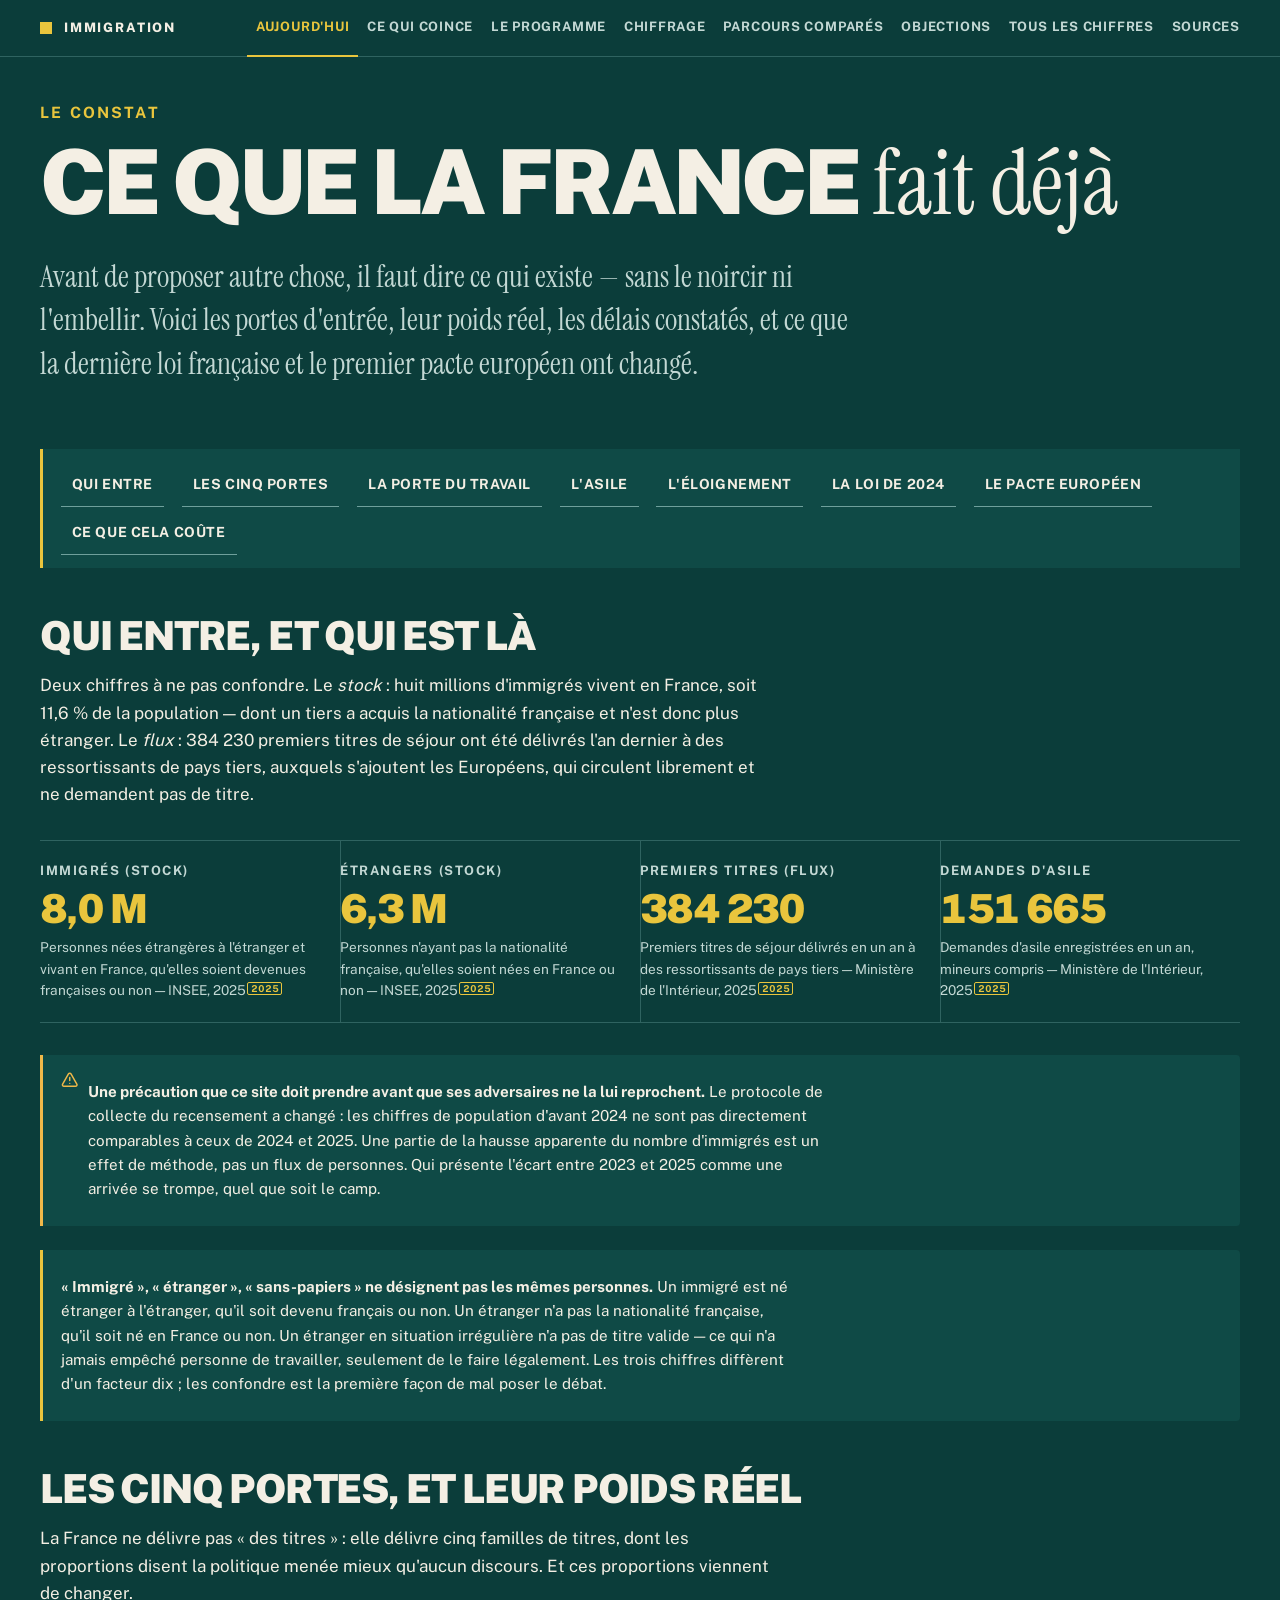
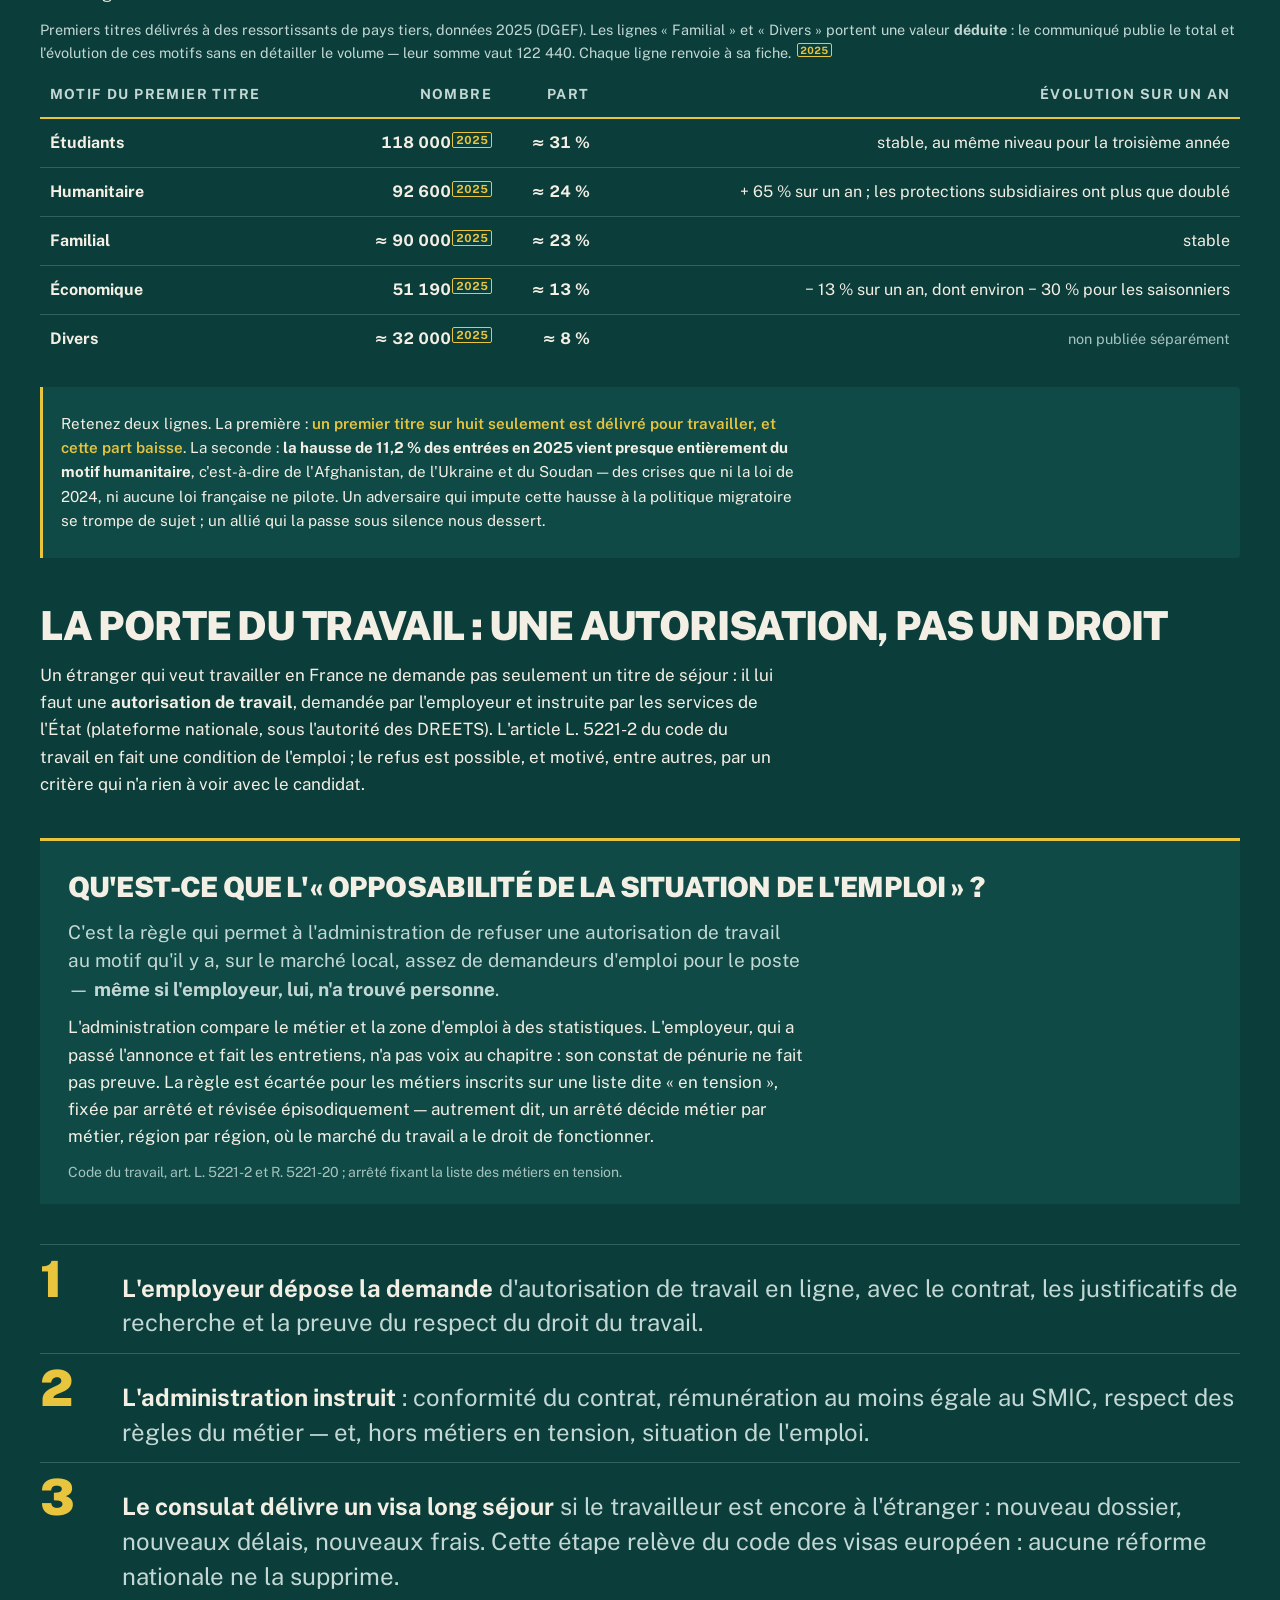
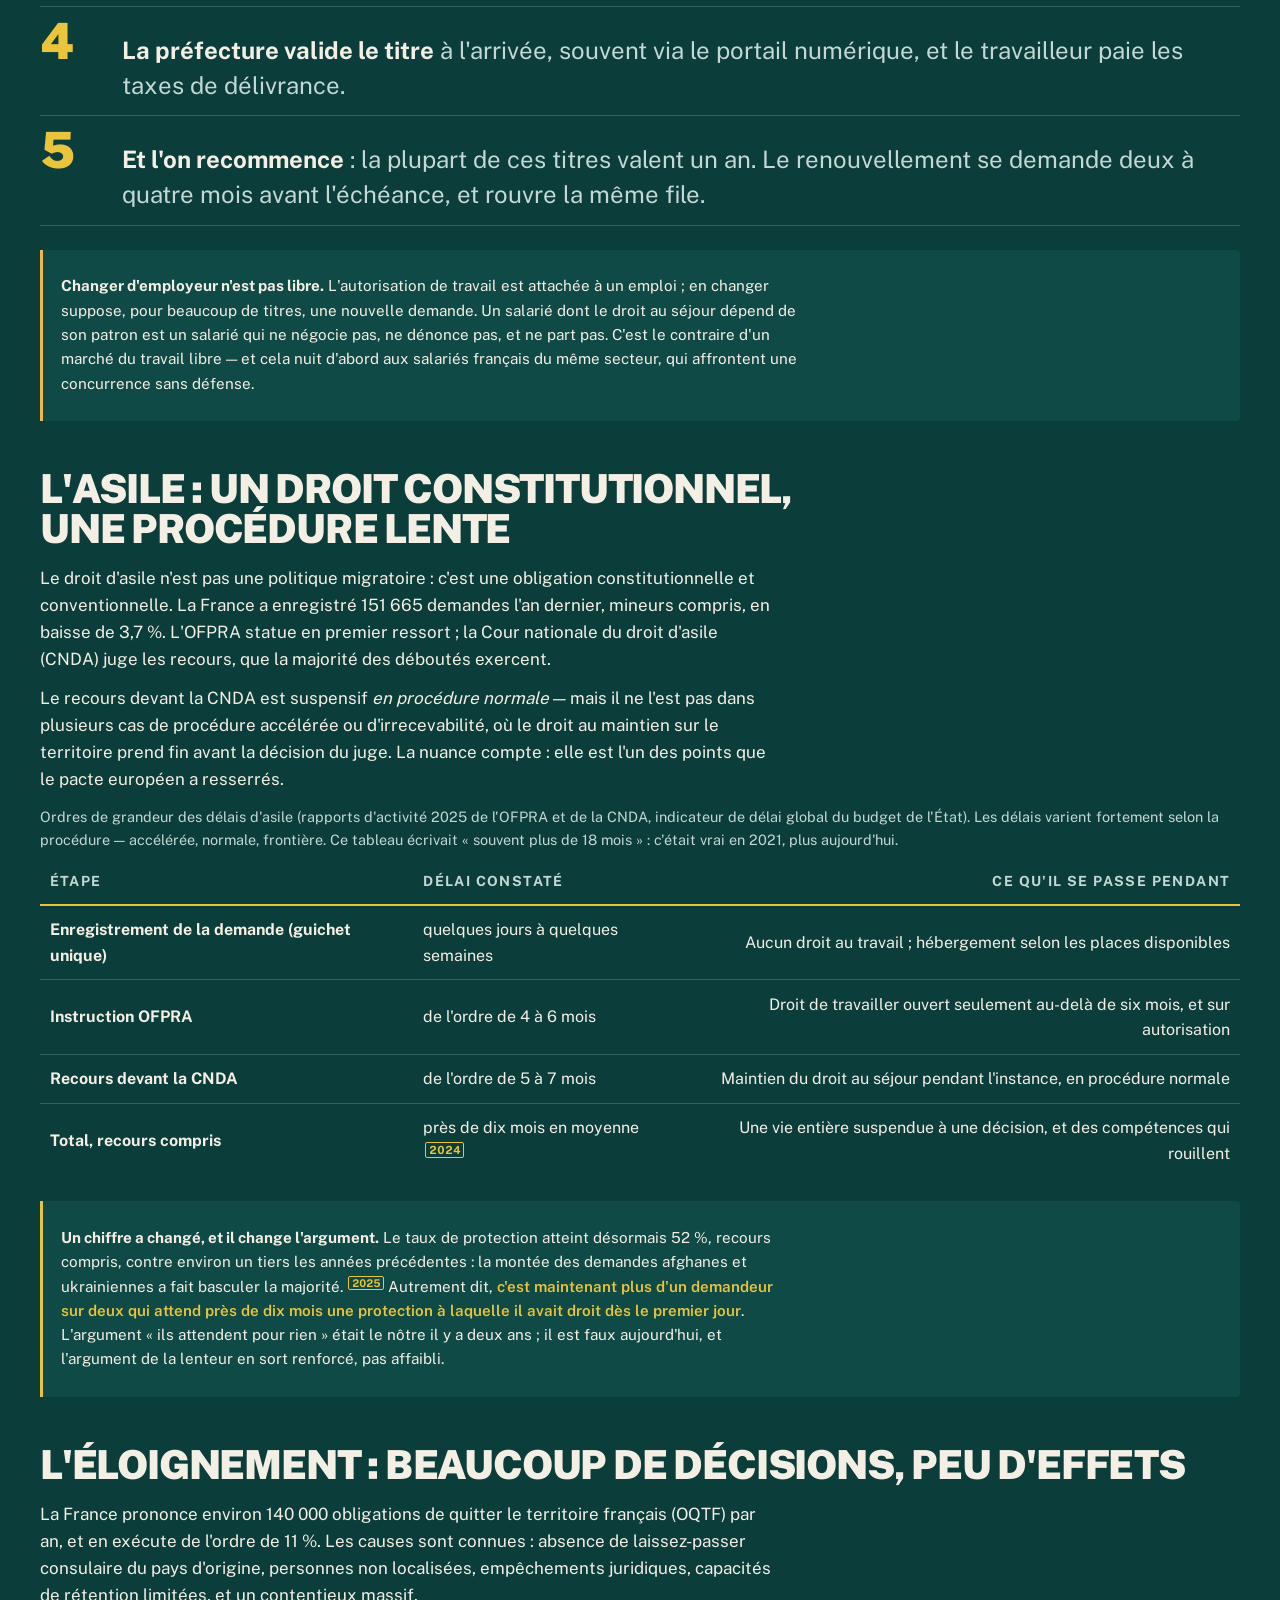
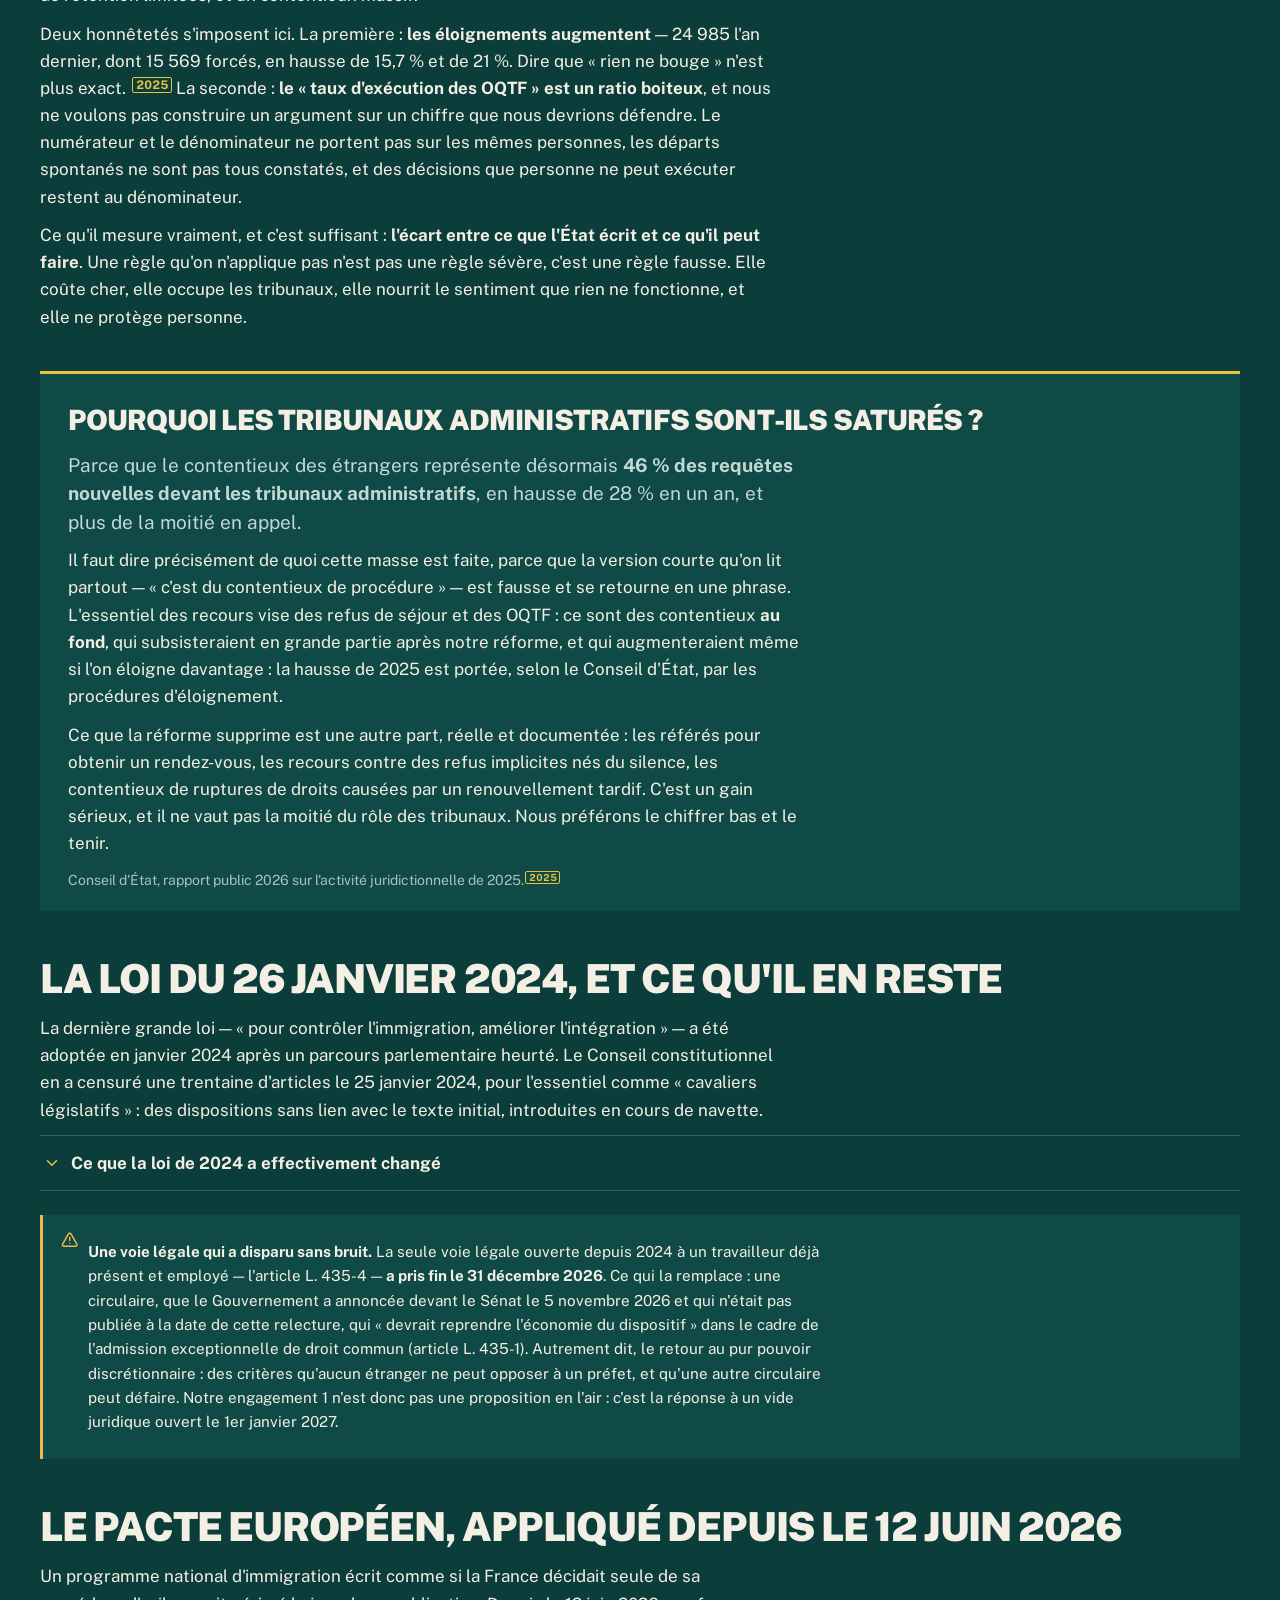
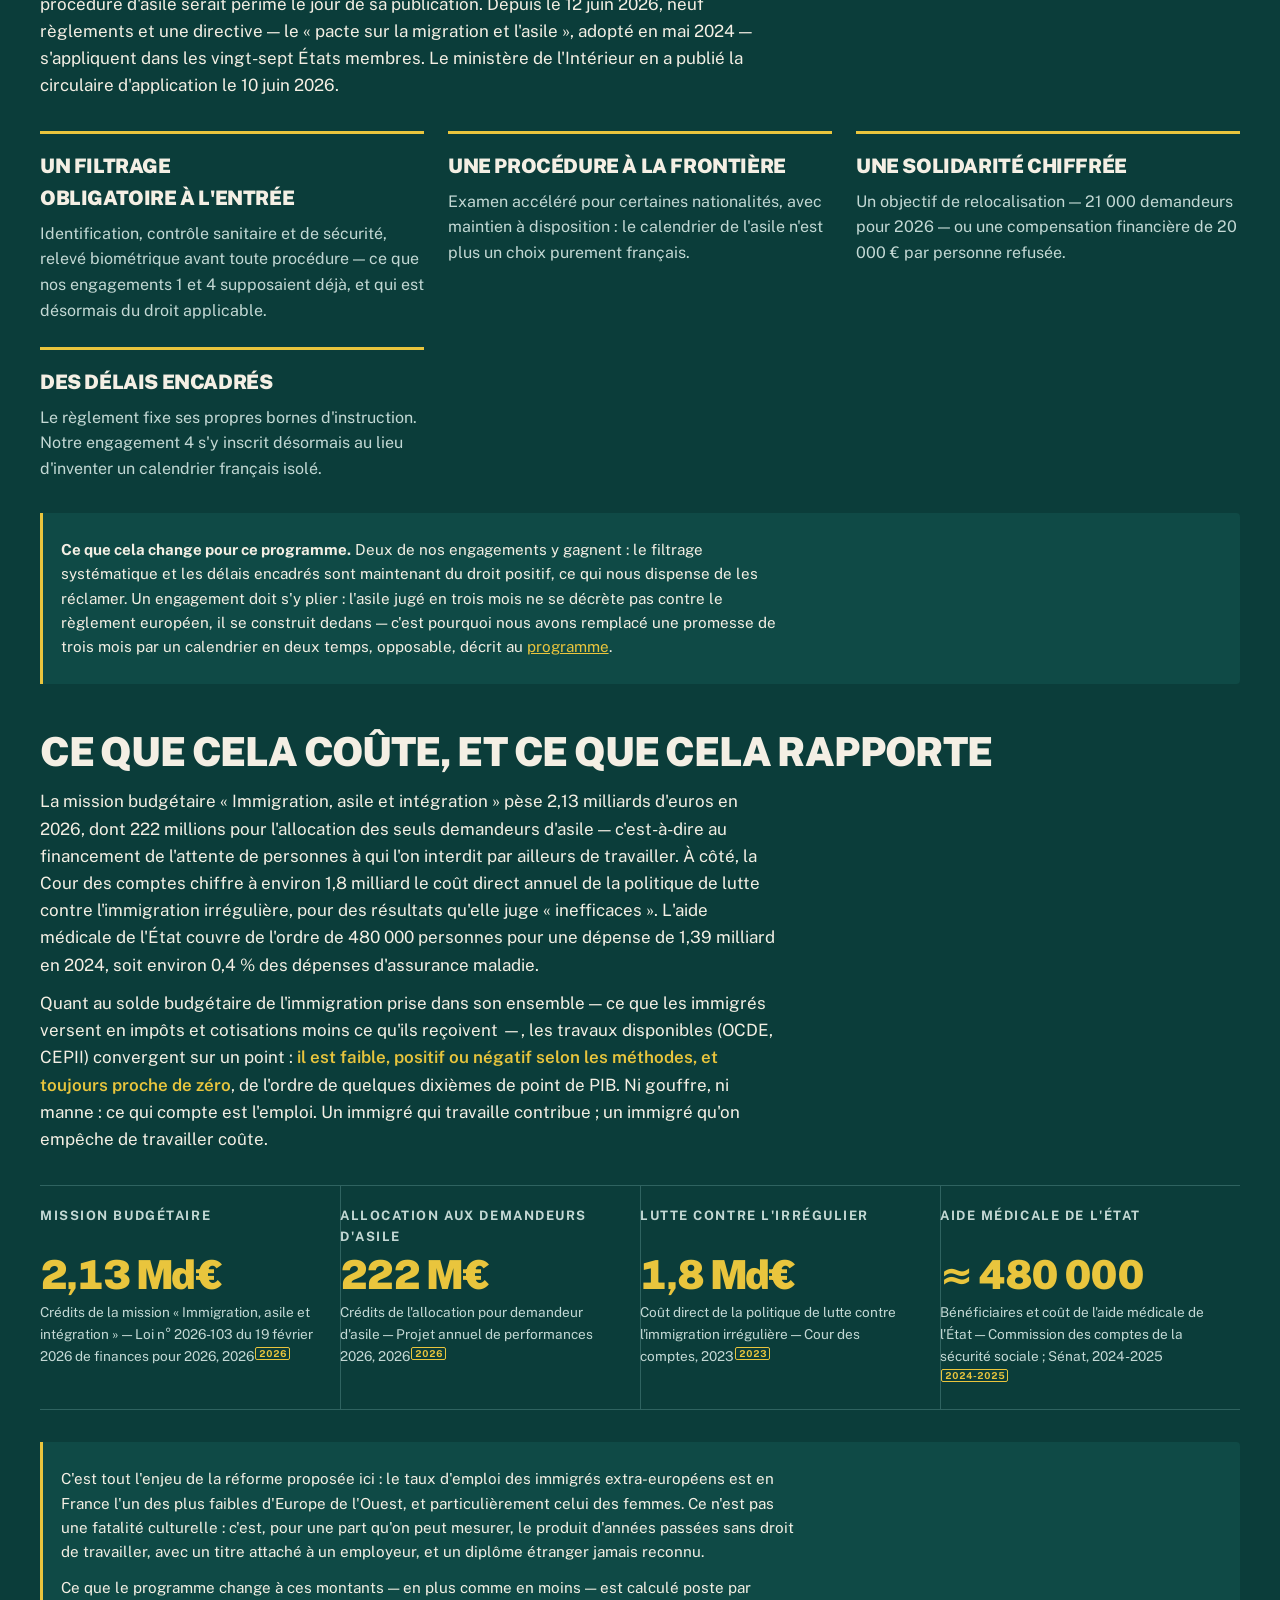
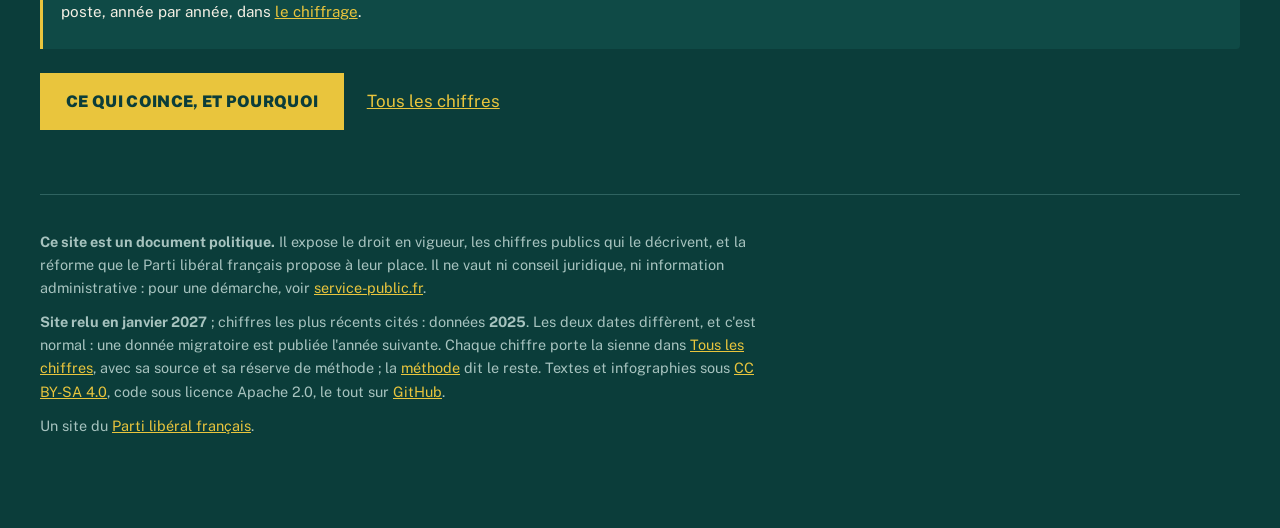
==== commit c8399f3c: "Relecture de janvier 2027 (brouillon) : l'article L. 435-4 au passé À fusionner après le 1er janvier" ====
--- a/aujourdhui.html
+++ b/aujourdhui.html
@@ -84,7 +84,7 @@
 d'articles le 25 janvier 2024, pour l'essentiel comme « cavaliers
 législatifs » : des dispositions sans lien avec le texte initial, introduites
 en cours de navette.</p>
-<details class="section"><summary><svg class="icone" xmlns="http://www.w3.org/2000/svg" viewBox="0 0 24 24" fill="none" stroke="currentColor" stroke-width="2" stroke-linecap="round" stroke-linejoin="round" aria-hidden="true" focusable="false"><path d="m6 9 6 6 6-6"/></svg>Ce que la loi de 2024 a effectivement changé</summary><div class="dedans"><ul class="serree"><li><strong>Régularisation par le travail dans les métiers en tension</strong> : l'article L. 435-4 du CESEDA, voie d'admission exceptionnelle pour un salarié justifiant de douze mois de travail dans ces métiers sur vingt-quatre et de trois ans de présence. <strong>Ce dispositif est temporaire et expire le 31 décembre 2026</strong> (loi du 26 janvier 2024, art. 27, III) : aucune loi ne l'a prorogé, et le Sénat a rejeté le 5 novembre 2026 une proposition de loi qui en aurait fait un titre de plein droit.</li><li><strong>Condition de langue</strong> renforcée pour la délivrance de certaines cartes pluriannuelles et pour la carte de résident.</li><li><strong>Carte « talent »</strong> : le passeport talent est réorganisé et renommé, avec une mention pour les professions médicales.</li><li><strong>Éloignement</strong> : élargissement des cas où une OQTF peut être prononcée, et durcissement pour les étrangers condamnés.</li><li><strong>Amende pour emploi d'étranger sans titre</strong> et sanctions des marchands de sommeil.</li></ul><h4>Et ce que le Conseil constitutionnel a censuré</h4><p>Notamment : les quotas migratoires pluriannuels votés par le Parlement, le durcissement du regroupement familial, la caution demandée aux étudiants étrangers, le délai de carence pour certaines prestations sociales, et le durcissement de l'accès à la nationalité pour les personnes nées en France. La plupart l'ont été pour un motif de procédure — l'absence de lien avec le texte déposé —, et non sur le fond.</p><p class="discret">Décision n° 2023-863 DC du 25 janvier 2024.</p></div></details><div class="note avertissement"><svg class="icone" xmlns="http://www.w3.org/2000/svg" viewBox="0 0 24 24" fill="none" stroke="currentColor" stroke-width="2" stroke-linecap="round" stroke-linejoin="round" role="img"><title>Attention</title><path d="m21.73 18-8-14a2 2 0 0 0-3.48 0l-8 14A2 2 0 0 0 4 21h16a2 2 0 0 0 1.73-3"/><path d="M12 9v4"/><path d="M12 17h.01"/></svg><div><p><strong>Une échéance que le débat public n'a pas vue.</strong> La seule voie légale ouverte depuis 2024 à un travailleur déjà présent et employé — l'article L. 435-4 — <strong>disparaît le 31 décembre 2026</strong>. Le Gouvernement l'a confirmé devant le Sénat le 5 novembre 2026 et a dit ce qui la remplacera : une circulaire, « publiée avant la fin de l'année », qui « devrait reprendre l'économie du dispositif » dans le cadre de l'admission exceptionnelle de droit commun (article L. 435-1). Autrement dit, le retour au pur pouvoir discrétionnaire : des critères qu'aucun étranger ne peut opposer à un préfet, et qu'une autre circulaire peut défaire. Notre engagement 1 n'est donc pas une proposition en l'air : c'est la réponse à un vide juridique daté.</p></div></div>
+<details class="section"><summary><svg class="icone" xmlns="http://www.w3.org/2000/svg" viewBox="0 0 24 24" fill="none" stroke="currentColor" stroke-width="2" stroke-linecap="round" stroke-linejoin="round" aria-hidden="true" focusable="false"><path d="m6 9 6 6 6-6"/></svg>Ce que la loi de 2024 a effectivement changé</summary><div class="dedans"><ul class="serree"><li><strong>Régularisation par le travail dans les métiers en tension</strong> : l'article L. 435-4 du CESEDA, voie d'admission exceptionnelle pour un salarié justifiant de douze mois de travail dans ces métiers sur vingt-quatre et de trois ans de présence. <strong>Ce dispositif était temporaire et a pris fin le 31 décembre 2026</strong> (loi du 26 janvier 2024, art. 27, III) : aucune loi ne l'a prorogé, et le Sénat avait rejeté le 5 novembre 2026 une proposition de loi qui en aurait fait un titre de plein droit.</li><li><strong>Condition de langue</strong> renforcée pour la délivrance de certaines cartes pluriannuelles et pour la carte de résident.</li><li><strong>Carte « talent »</strong> : le passeport talent est réorganisé et renommé, avec une mention pour les professions médicales.</li><li><strong>Éloignement</strong> : élargissement des cas où une OQTF peut être prononcée, et durcissement pour les étrangers condamnés.</li><li><strong>Amende pour emploi d'étranger sans titre</strong> et sanctions des marchands de sommeil.</li></ul><h4>Et ce que le Conseil constitutionnel a censuré</h4><p>Notamment : les quotas migratoires pluriannuels votés par le Parlement, le durcissement du regroupement familial, la caution demandée aux étudiants étrangers, le délai de carence pour certaines prestations sociales, et le durcissement de l'accès à la nationalité pour les personnes nées en France. La plupart l'ont été pour un motif de procédure — l'absence de lien avec le texte déposé —, et non sur le fond.</p><p class="discret">Décision n° 2023-863 DC du 25 janvier 2024.</p></div></details><div class="note avertissement"><svg class="icone" xmlns="http://www.w3.org/2000/svg" viewBox="0 0 24 24" fill="none" stroke="currentColor" stroke-width="2" stroke-linecap="round" stroke-linejoin="round" role="img"><title>Attention</title><path d="m21.73 18-8-14a2 2 0 0 0-3.48 0l-8 14A2 2 0 0 0 4 21h16a2 2 0 0 0 1.73-3"/><path d="M12 9v4"/><path d="M12 17h.01"/></svg><div><p><strong>Une voie légale qui a disparu sans bruit.</strong> La seule voie légale ouverte depuis 2024 à un travailleur déjà présent et employé — l'article L. 435-4 — <strong>a pris fin le 31 décembre 2026</strong>. Ce qui la remplace : une circulaire, que le Gouvernement a annoncée devant le Sénat le 5 novembre 2026 et qui n'était pas publiée à la date de cette relecture, qui « devrait reprendre l'économie du dispositif » dans le cadre de l'admission exceptionnelle de droit commun (article L. 435-1). Autrement dit, le retour au pur pouvoir discrétionnaire : des critères qu'aucun étranger ne peut opposer à un préfet, et qu'une autre circulaire peut défaire. Notre engagement 1 n'est donc pas une proposition en l'air : c'est la réponse à un vide juridique ouvert le 1er janvier 2027.</p></div></div>
 <h2 id="pacte">Le pacte européen, appliqué depuis le 12 juin 2026</h2>
 <p>Un programme national d'immigration écrit comme si la France décidait seule
 de sa procédure d'asile serait périmé le jour de sa publication. Depuis le
@@ -123,7 +123,7 @@
   Parti libéral français propose à leur place. Il ne vaut ni conseil
   juridique, ni information administrative : pour une démarche, voir
   <a href="https://www.service-public.fr/particuliers/vosdroits/N110">service-public.fr</a>.</p>
-  <p><strong>Site relu en novembre 2026</strong> ; chiffres les plus récents
+  <p><strong>Site relu en janvier 2027</strong> ; chiffres les plus récents
   cités : données <strong>2025</strong>. Les deux dates diffèrent, et
   c'est normal : une donnée migratoire est publiée l'année suivante. Chaque
   chiffre porte la sienne dans <a href="chiffres.html">Tous les chiffres</a>,
